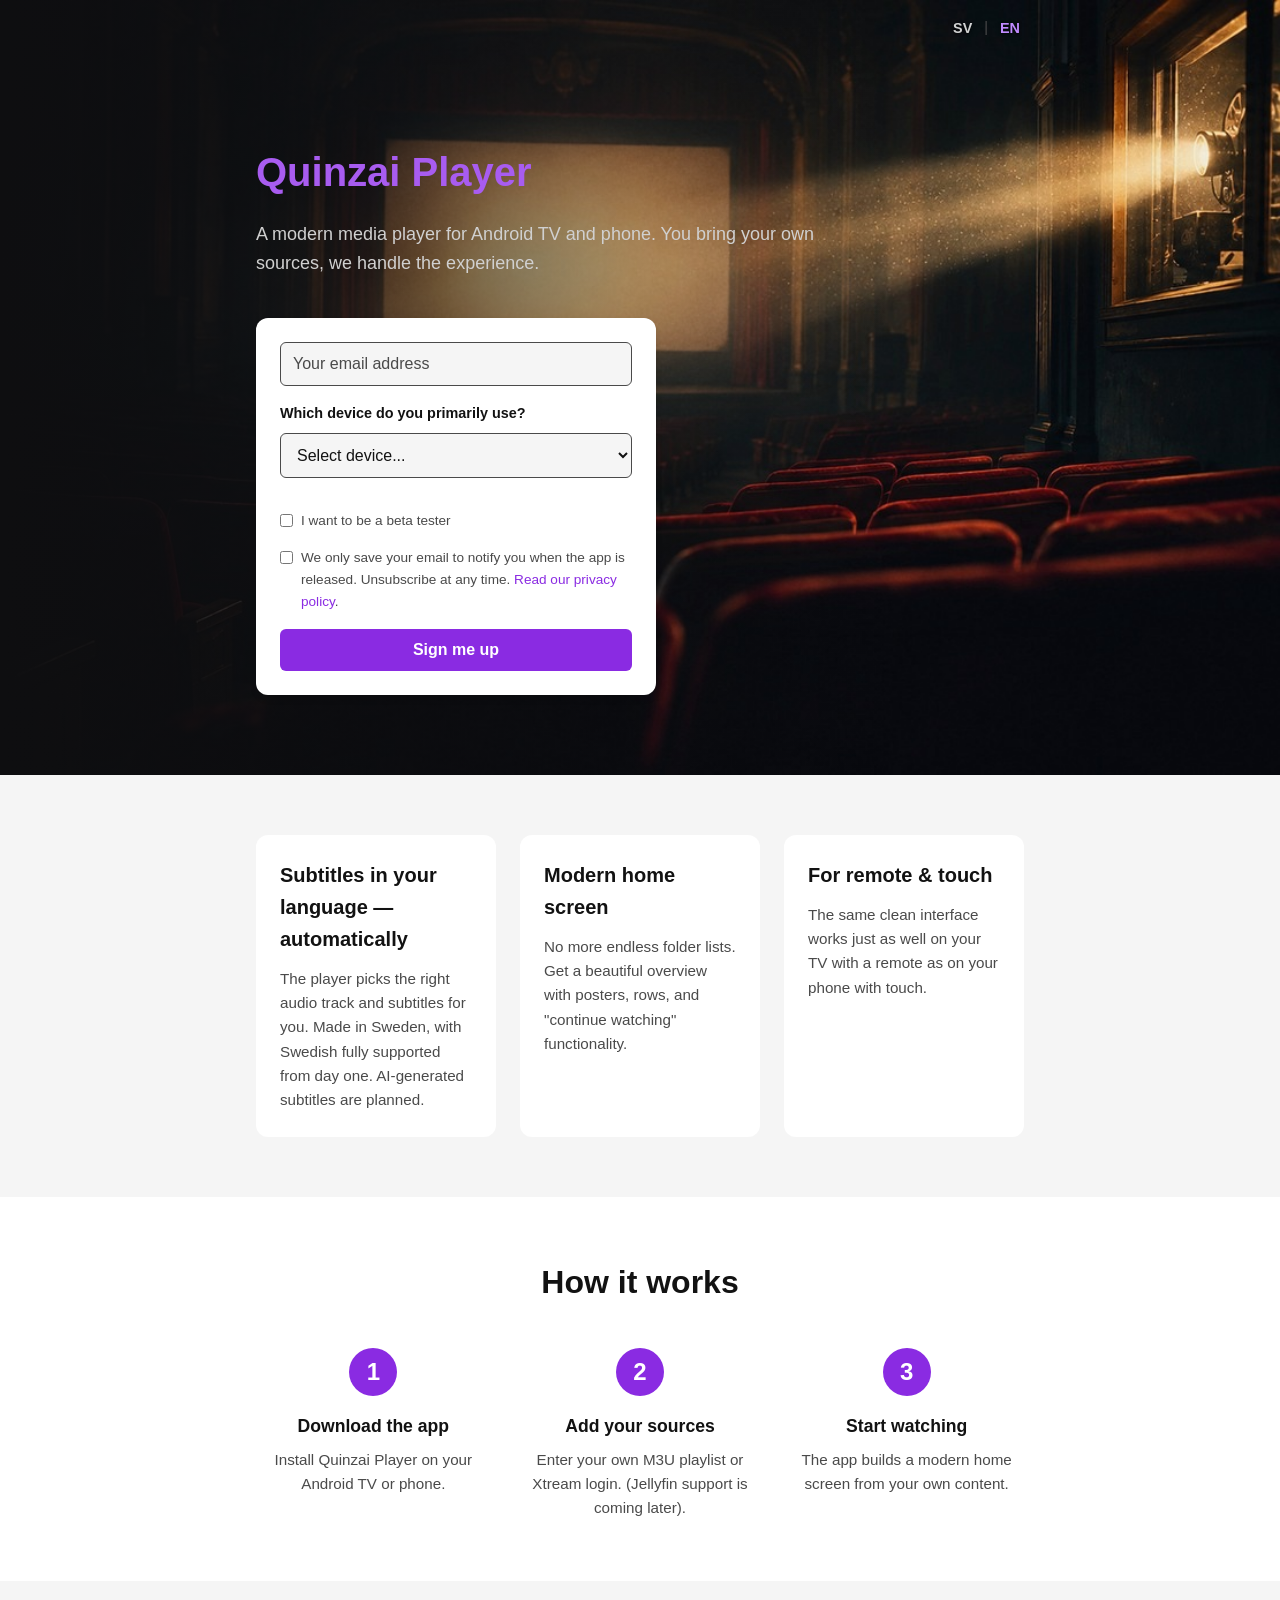
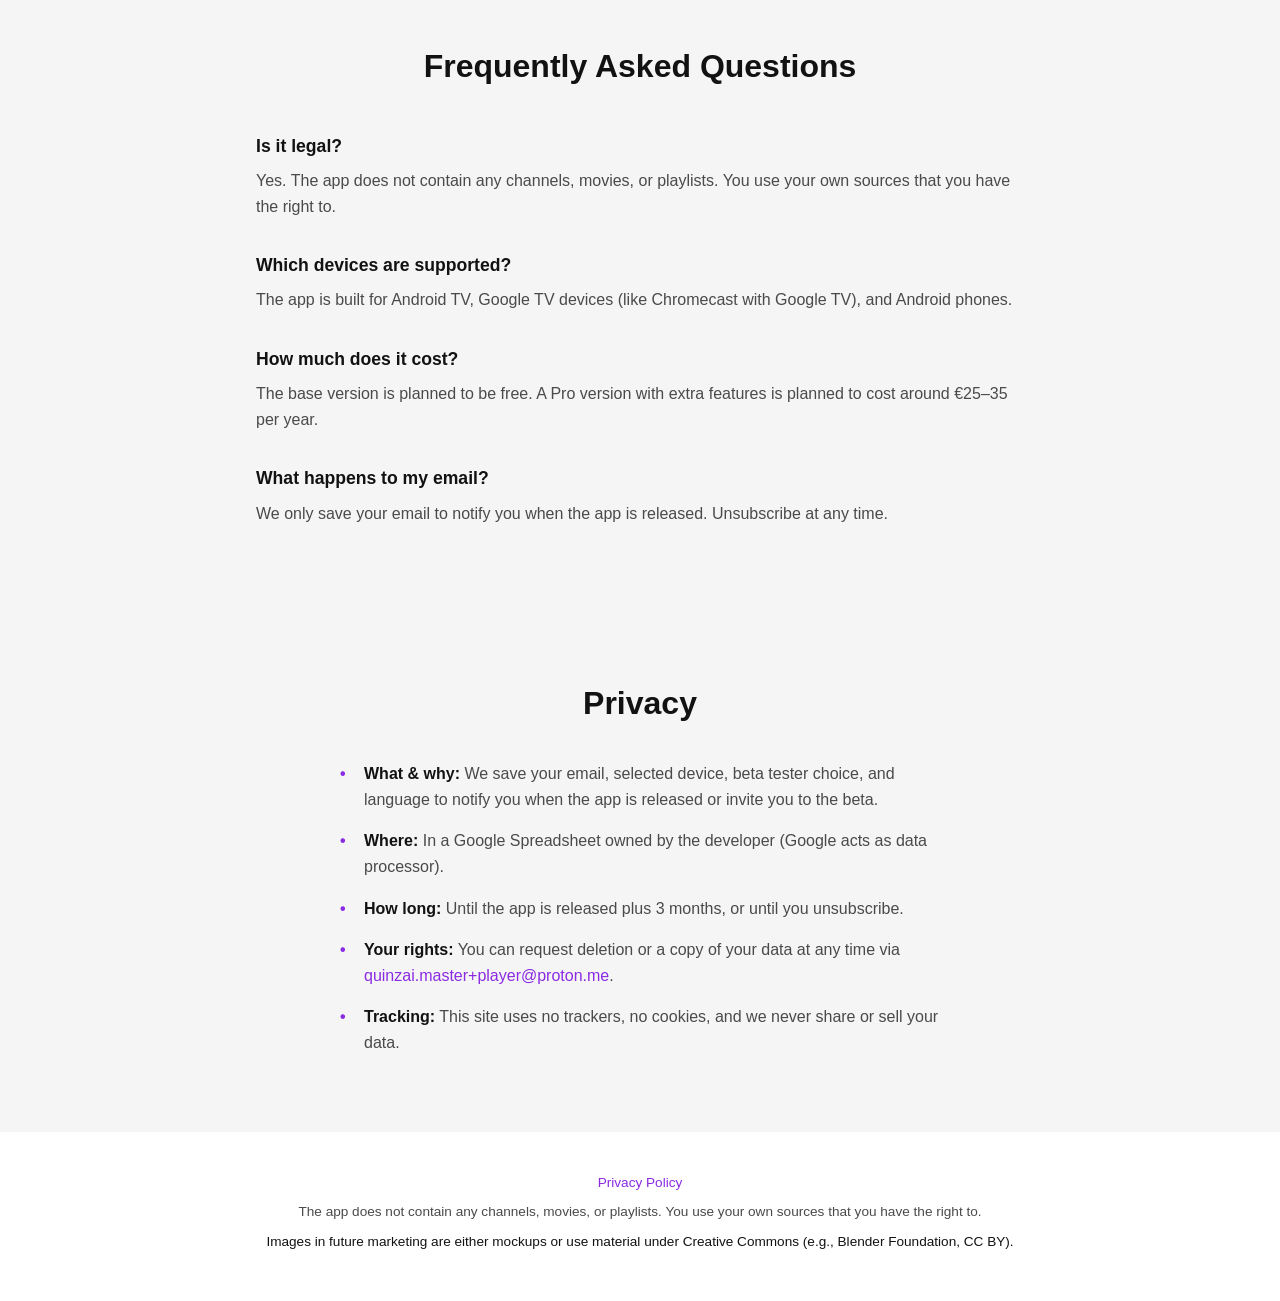
==== index.html @ 326c021e "Väntelista: nytt försök vid Googles kallstart (servern är idempotent), tidsgräns 75 s" ====
<!DOCTYPE html>
<html lang="sv">
<head>
    <meta charset="UTF-8">
    <meta name="viewport" content="width=device-width, initial-scale=1.0">
    <title data-i18n="title">Quinzai Player – Väntelista</title>
    <link rel="stylesheet" href="style.css">
    <link rel="preload" as="image" href="img/hero-bio.jpg">
</head>
<body>
    <div class="lang-switch-container">
        <div class="container lang-switch">
            <button type="button" id="lang-sv" class="active">SV</button>
            <span>|</span>
            <button type="button" id="lang-en">EN</button>
        </div>
    </div>

    <header class="hero">
        <div class="hero-bg">
            <img src="img/hero-bio.jpg" alt="" role="presentation">
            <div class="hero-scrim"></div>
        </div>
        <div class="container">
            <h1 data-i18n="hero_title">Quinzai Player</h1>
            <p class="subtitle" data-i18n="hero_subtitle">En modern mediaspelare för Android TV och telefon. Du tar med dina egna källor, vi sköter upplevelsen.</p>
            <form id="waitlist-form" class="signup-form">
                <input type="email" id="email" name="email" placeholder="Din e-postadress" data-i18n-placeholder="email_placeholder" required>
                
                <div class="form-group">
                    <label for="device" data-i18n="device_label">Vilken enhet använder du främst?</label>
                    <select id="device" name="device" required>
                        <option value="" disabled selected data-i18n="device_option_default">Välj enhet...</option>
                        <option value="Android TV" data-i18n="device_option_tv">Android TV</option>
                        <option value="Google TV-dongel" data-i18n="device_option_google">Google TV-dongel</option>
                        <option value="Android-telefon" data-i18n="device_option_phone">Android-telefon</option>
                        <option value="Annat" data-i18n="device_option_other">Annat</option>
                    </select>
                </div>
                
                <div class="checkbox-group">
                    <label>
                        <input type="checkbox" id="beta" name="beta">
                        <span data-i18n="beta_label">Jag vill vara betatestare</span>
                    </label>
                </div>

                <div class="checkbox-group">
                    <label>
                        <input type="checkbox" id="consent" name="consent" required>
                        <span data-i18n="consent_label">Vi sparar bara din e-post för att meddela när appen släpps. Avregistrera när som helst. <a href="#integritet">Läs om integritet</a>.</span>
                    </label>
                </div>
                
                <input type="text" id="website" name="website" tabindex="-1" autocomplete="off" aria-hidden="true" style="position:absolute;left:-9999px;width:1px;height:1px;opacity:0">
                <button type="submit" id="submit-btn" data-i18n="submit_btn">Skriv upp mig</button>
            </form>
            <div id="form-success" class="hidden">
                <h2 data-i18n="success_title">Tack för din anmälan!</h2>
                <p data-i18n="success_text">Vi hör av oss när vi har nyheter att dela.</p>
            </div>
            <div id="form-error" class="hidden">
                <p class="error-text" data-i18n="error_text">Något gick fel, försök igen senare.</p>
            </div>
        </div>
    </header>

    <section class="hooks">
        <div class="container hooks-grid">
            <div class="card">
                <h3 data-i18n="hook1_title">Undertexter på ditt språk — automatiskt</h3>
                <p data-i18n="hook1_text">Spelaren väljer rätt ljudspår och undertexter åt dig. Byggd i Sverige, svenska först. AI-genererad undertext planeras.</p>
            </div>
            <div class="card">
                <h3 data-i18n="hook2_title">Modern startsida</h3>
                <p data-i18n="hook2_text">Inga fler ändlösa mapplistor. Få en snygg översikt med affischer, rader och "fortsätt titta"-funktionalitet.</p>
            </div>
            <div class="card">
                <h3 data-i18n="hook3_title">För fjärrkontroll & finger</h3>
                <p data-i18n="hook3_text">Samma rena gränssnitt fungerar lika bra på din TV med fjärrkontroll som på din telefon med touch.</p>
            </div>
        </div>
    </section>

    <section class="how-it-works">
        <div class="container">
            <h2 data-i18n="how_title">Så funkar det</h2>
            <div class="steps-grid">
                <div class="step">
                    <div class="step-number">1</div>
                    <h4 data-i18n="step1_title">Ladda ner appen</h4>
                    <p data-i18n="step1_text">Installera Quinzai Player på din Android TV eller telefon.</p>
                </div>
                <div class="step">
                    <div class="step-number">2</div>
                    <h4 data-i18n="step2_title">Lägg till dina källor</h4>
                    <p data-i18n="step2_text">Mata in din egen M3U-spellista eller Xtream-inloggning. (Stöd för Jellyfin kommer framöver).</p>
                </div>
                <div class="step">
                    <div class="step-number">3</div>
                    <h4 data-i18n="step3_title">Börja titta</h4>
                    <p data-i18n="step3_text">Appen bygger upp en modern startsida baserat på ditt material.</p>
                </div>
            </div>
        </div>
    </section>

    <section class="faq">
        <div class="container">
            <h2 data-i18n="faq_title">Vanliga frågor</h2>
            <div class="faq-item">
                <h4 data-i18n="faq1_q">Är det lagligt?</h4>
                <p data-i18n="faq1_a">Ja. Appen innehåller inga kanaler, filmer eller spellistor. Du använder dina egna källor som du har rätt till.</p>
            </div>
            <div class="faq-item">
                <h4 data-i18n="faq2_q">Vilka enheter stöds?</h4>
                <p data-i18n="faq2_a">Appen är byggd för Android TV, Google TV-enheter (som Chromecast med Google TV) samt Android-telefoner.</p>
            </div>
            <div class="faq-item">
                <h4 data-i18n="faq3_q">Vad kostar det?</h4>
                <p data-i18n="faq3_a">Basversionen planeras att vara gratis. En Pro-version med extra funktioner planeras kosta cirka 299–399 kr/år.</p>
            </div>
            <div class="faq-item">
                <h4 data-i18n="faq4_q">Vad händer med min e-post?</h4>
                <p data-i18n="faq4_a">Vi sparar bara din e-post för att meddela när appen släpps. Avregistrera när som helst.</p>
            </div>
        </div>
    </section>

    <section id="integritet" class="privacy">
        <div class="container">
            <h2 data-i18n="privacy_title">Integritet</h2>
            <ul>
                <li data-i18n="privacy_what_why"><strong>Vad & varför:</strong> Vi sparar din e-post, vald enhet, betatestar-val och språk för att meddela dig när appen släpps eller bjuda in till beta.</li>
                <li data-i18n="privacy_where"><strong>Var:</strong> I ett Google-kalkylark som ägs av utvecklaren (Google agerar personuppgiftsbiträde).</li>
                <li data-i18n="privacy_how_long"><strong>Hur länge:</strong> Tills appen släppts plus 3 månader, eller tills du avregistrerar dig.</li>
                <li data-i18n="privacy_rights"><strong>Dina rättigheter:</strong> Du kan när som helst begära radering eller registerutdrag via <a href="mailto:quinzai.master+player@proton.me">quinzai.master+player@proton.me</a>.</li>
                <li data-i18n="privacy_no_tracking"><strong>Spårning:</strong> Sidan har inga spårare, inga cookies och vi delar eller säljer aldrig dina uppgifter.</li>
            </ul>
        </div>
    </section>

    <footer>
        <div class="container">
            <p><a href="#integritet" data-i18n="footer_privacy">Integritet</a></p>
            <p data-i18n="footer_disclaimer1">Appen innehåller inga kanaler, filmer eller spellistor. Du använder dina egna källor som du har rätt till.</p>
            <p class="legal-disclaimer" data-i18n="footer_disclaimer2">Bildmaterial i framtida marknadsföring är antingen mockups eller använder material under Creative Commons (t.ex. Blender Foundation, CC BY).</p>
        </div>
    </footer>

    <script>
        const FORM_ENDPOINT = "https://script.google.com/macros/s/AKfycbyOnk7mBHFnYYAZXWEl7iqb9NhIERLHbwqDv__wMBC4lIjnIBVjT9iAqRlnjYykd5_5/exec"; // publik skrivadress, ingen hemlighet

        const translations = {
            sv: {
                "title": "Quinzai Player – Väntelista",
                "hero_title": "Quinzai Player",
                "hero_subtitle": "En modern mediaspelare för Android TV och telefon. Du tar med dina egna källor, vi sköter upplevelsen.",
                "email_placeholder": "Din e-postadress",
                "device_label": "Vilken enhet använder du främst?",
                "device_option_default": "Välj enhet...",
                "device_option_tv": "Android TV",
                "device_option_google": "Google TV-dongel",
                "device_option_phone": "Android-telefon",
                "device_option_other": "Annat",
                "beta_label": "Jag vill vara betatestare",
                "consent_label": "Vi sparar bara din e-post för att meddela när appen släpps. Avregistrera när som helst. <a href=\"#integritet\">Läs om integritet</a>.",
                "submit_btn": "Skriv upp mig",
                "submit_btn_sending": "Skickar...",
                "success_title": "Tack för din anmälan!",
                "success_text": "Vi hör av oss när vi har nyheter att dela.",
                "error_text": "Något gick fel, försök igen senare.",
                "hook1_title": "Undertexter på ditt språk — automatiskt",
                "hook1_text": "Spelaren väljer rätt ljudspår och undertexter åt dig. Byggd i Sverige, svenska först. AI-genererad undertext planeras.",
                "hook2_title": "Modern startsida",
                "hook2_text": "Inga fler ändlösa mapplistor. Få en snygg översikt med affischer, rader och \"fortsätt titta\"-funktionalitet.",
                "hook3_title": "För fjärrkontroll & finger",
                "hook3_text": "Samma rena gränssnitt fungerar lika bra på din TV med fjärrkontroll som på din telefon med touch.",
                "how_title": "Så funkar det",
                "step1_title": "Ladda ner appen",
                "step1_text": "Installera Quinzai Player på din Android TV eller telefon.",
                "step2_title": "Lägg till dina källor",
                "step2_text": "Mata in din egen M3U-spellista eller Xtream-inloggning. (Stöd för Jellyfin kommer framöver).",
                "step3_title": "Börja titta",
                "step3_text": "Appen bygger upp en modern startsida baserat på ditt material.",
                "faq_title": "Vanliga frågor",
                "faq1_q": "Är det lagligt?",
                "faq1_a": "Ja. Appen innehåller inga kanaler, filmer eller spellistor. Du använder dina egna källor som du har rätt till.",
                "faq2_q": "Vilka enheter stöds?",
                "faq2_a": "Appen är byggd för Android TV, Google TV-enheter (som Chromecast med Google TV) samt Android-telefoner.",
                "faq3_q": "Vad kostar det?",
                "faq3_a": "Basversionen planeras att vara gratis. En Pro-version med extra funktioner planeras kosta cirka 299–399 kr/år.",
                "faq4_q": "Vad händer med min e-post?",
                                "faq4_a": "Vi sparar bara din e-post för att meddela när appen släpps. Avregistrera när som helst.",
                "privacy_title": "Integritet",
                "privacy_what_why": "<strong>Vad & varför:</strong> Vi sparar din e-post, vald enhet, betatestar-val och språk för att meddela dig när appen släpps eller bjuda in till beta.",
                "privacy_where": "<strong>Var:</strong> I ett Google-kalkylark som ägs av utvecklaren (Google agerar personuppgiftsbiträde).",
                "privacy_how_long": "<strong>Hur länge:</strong> Tills appen släppts plus 3 månader, eller tills du avregistrerar dig.",
                "privacy_rights": "<strong>Dina rättigheter:</strong> Du kan när som helst begära radering eller registerutdrag via <a href=\"mailto:quinzai.master+player@proton.me\">quinzai.master+player@proton.me</a>.",
                "privacy_no_tracking": "<strong>Spårning:</strong> Sidan har inga spårare, inga cookies och vi delar eller säljer aldrig dina uppgifter.",
                "footer_privacy": "Integritet",
                "footer_disclaimer1": "Appen innehåller inga kanaler, filmer eller spellistor. Du använder dina egna källor som du har rätt till.",
                "footer_disclaimer2": "Bildmaterial i framtida marknadsföring är antingen mockups eller använder material under Creative Commons (t.ex. Blender Foundation, CC BY)."
            },
            en: {
                "title": "Quinzai Player – Waitlist",
                "hero_title": "Quinzai Player",
                "hero_subtitle": "A modern media player for Android TV and phone. You bring your own sources, we handle the experience.",
                "email_placeholder": "Your email address",
                "device_label": "Which device do you primarily use?",
                "device_option_default": "Select device...",
                "device_option_tv": "Android TV",
                "device_option_google": "Google TV dongle",
                "device_option_phone": "Android phone",
                "device_option_other": "Other",
                "beta_label": "I want to be a beta tester",
                "consent_label": "We only save your email to notify you when the app is released. Unsubscribe at any time. <a href=\"#integritet\">Read our privacy policy</a>.",
                "submit_btn": "Sign me up",
                "submit_btn_sending": "Sending...",
                "success_title": "Thanks for signing up!",
                "success_text": "We'll be in touch when we have news to share.",
                "error_text": "Something went wrong, please try again later.",
                "hook1_title": "Subtitles in your language — automatically",
                "hook1_text": "The player picks the right audio track and subtitles for you. Made in Sweden, with Swedish fully supported from day one. AI-generated subtitles are planned.",
                "hook2_title": "Modern home screen",
                "hook2_text": "No more endless folder lists. Get a beautiful overview with posters, rows, and \"continue watching\" functionality.",
                "hook3_title": "For remote & touch",
                "hook3_text": "The same clean interface works just as well on your TV with a remote as on your phone with touch.",
                "how_title": "How it works",
                "step1_title": "Download the app",
                "step1_text": "Install Quinzai Player on your Android TV or phone.",
                "step2_title": "Add your sources",
                "step2_text": "Enter your own M3U playlist or Xtream login. (Jellyfin support is coming later).",
                "step3_title": "Start watching",
                "step3_text": "The app builds a modern home screen from your own content.",
                "faq_title": "Frequently Asked Questions",
                "faq1_q": "Is it legal?",
                "faq1_a": "Yes. The app does not contain any channels, movies, or playlists. You use your own sources that you have the right to.",
                "faq2_q": "Which devices are supported?",
                "faq2_a": "The app is built for Android TV, Google TV devices (like Chromecast with Google TV), and Android phones.",
                "faq3_q": "How much does it cost?",
                "faq3_a": "The base version is planned to be free. A Pro version with extra features is planned to cost around €25–35 per year.",
                "faq4_q": "What happens to my email?",
                                "faq4_a": "We only save your email to notify you when the app is released. Unsubscribe at any time.",
                "privacy_title": "Privacy",
                "privacy_what_why": "<strong>What & why:</strong> We save your email, selected device, beta tester choice, and language to notify you when the app is released or invite you to the beta.",
                "privacy_where": "<strong>Where:</strong> In a Google Spreadsheet owned by the developer (Google acts as data processor).",
                "privacy_how_long": "<strong>How long:</strong> Until the app is released plus 3 months, or until you unsubscribe.",
                "privacy_rights": "<strong>Your rights:</strong> You can request deletion or a copy of your data at any time via <a href=\"mailto:quinzai.master+player@proton.me\">quinzai.master+player@proton.me</a>.",
                "privacy_no_tracking": "<strong>Tracking:</strong> This site uses no trackers, no cookies, and we never share or sell your data.",
                "footer_privacy": "Privacy Policy",
                "footer_disclaimer1": "The app does not contain any channels, movies, or playlists. You use your own sources that you have the right to.",
                "footer_disclaimer2": "Images in future marketing are either mockups or use material under Creative Commons (e.g., Blender Foundation, CC BY)."
            }
        };

        let currentLang = 'sv';

        function checkMissingKeys() {
            const keys = new Set();
            document.querySelectorAll('[data-i18n], [data-i18n-placeholder]').forEach(el => {
                if (el.dataset.i18n) keys.add(el.dataset.i18n);
                if (el.dataset.i18nPlaceholder) keys.add(el.dataset.i18nPlaceholder);
            });
            const missingSv = [];
            const missingEn = [];
            keys.forEach(key => {
                if (!translations.sv[key]) missingSv.push(key);
                if (!translations.en[key]) missingEn.push(key);
            });
            if (missingSv.length > 0 || missingEn.length > 0) {
                console.warn("Saknade i18n-nycklar (sv):", missingSv);
                console.warn("Missing i18n keys (en):", missingEn);
            }
        }

        function setLanguage(lang) {
            currentLang = lang;
            document.documentElement.lang = lang;
            
            try {
                localStorage.setItem('quinzai_lang', lang);
            } catch (e) {
                // Ignore if localStorage is blocked
            }

            document.querySelectorAll('[data-i18n]').forEach(el => {
                const key = el.getAttribute('data-i18n');
                if (translations[lang][key]) {
                    // Om det är <title> ändrar vi textContent, funkar för alla element
                    if (el.tagName === 'TITLE') {
                        document.title = translations[lang][key];
                    } else {
                        el.innerHTML = translations[lang][key];
                    }
                }
            });

            document.querySelectorAll('[data-i18n-placeholder]').forEach(el => {
                const key = el.getAttribute('data-i18n-placeholder');
                if (translations[lang][key]) {
                    el.placeholder = translations[lang][key];
                }
            });

            document.getElementById('lang-sv').classList.toggle('active', lang === 'sv');
            document.getElementById('lang-en').classList.toggle('active', lang === 'en');
        }

        function initLanguage() {
            let savedLang = null;
            try {
                savedLang = localStorage.getItem('quinzai_lang');
            } catch (e) {}

            if (savedLang && (savedLang === 'sv' || savedLang === 'en')) {
                setLanguage(savedLang);
            } else {
                const userLang = navigator.language || navigator.userLanguage;
                if (userLang.toLowerCase().startsWith('sv')) {
                    setLanguage('sv');
                } else {
                    setLanguage('en');
                }
            }
            checkMissingKeys();
        }

        document.getElementById('lang-sv').addEventListener('click', (e) => {
            e.preventDefault();
            setLanguage('sv');
        });
        document.getElementById('lang-en').addEventListener('click', (e) => {
            e.preventDefault();
            setLanguage('en');
        });

        initLanguage();

        document.getElementById('waitlist-form').addEventListener('submit', async function(e) {
            e.preventDefault();
            
            const form = e.target;
            const submitBtn = document.getElementById('submit-btn');
            const successDiv = document.getElementById('form-success');
            const errorDiv = document.getElementById('form-error');
            
            errorDiv.classList.add('hidden');
            submitBtn.disabled = true;
            submitBtn.textContent = translations[currentLang]["submit_btn_sending"];

            const formData = {
                email: document.getElementById('email').value,
                device: document.getElementById('device').value,
                beta: document.getElementById('beta').checked,
                consent: document.getElementById('consent').checked,
                lang: currentLang,
                // Varifrån besökaren kom (?k=swedroid i inläggslänken) — mäter vilken kanal som fungerar.
                kalla: (new URLSearchParams(location.search).get('k') || '').slice(0, 40),
                website: document.getElementById('website').value // robotfälla, ska vara tom
            };

            try {
                if (!FORM_ENDPOINT) throw new Error("FORM_ENDPOINT är inte konfigurerad");
                // text/plain: Apps Script svarar inte på CORS-förfrågan (OPTIONS) som application/json utlöser.
                // Kallstart hos Google kan ta ~60 s och ge ett obegripligt första svar (uppmätt 2026-10-01),
                // så vi försöker igen. Säkert: servern lägger inte till samma e-post två gånger.
                const skicka = async () => {
                    const avbryt = new AbortController();
                    const timer = setTimeout(() => avbryt.abort(), 75000);
                    try {
                        const r = await fetch(FORM_ENDPOINT, {
                            method: 'POST',
                            headers: { 'Content-Type': 'text/plain;charset=utf-8' },
                            body: JSON.stringify(formData),
                            signal: avbryt.signal
                        });
                        const s = await r.json().catch(() => ({}));
                        return { ok: r.ok && s.ok === true && !s.tjanst, fel: s.fel || r.status };
                    } catch (err) {
                        return { ok: false, fel: String(err) };
                    } finally {
                        clearTimeout(timer);
                    }
                };
                let svar = await skicka();
                for (let forsok = 2; !svar.ok && forsok <= 3 && svar.fel !== 'ogiltig e-post' && svar.fel !== 'samtycke saknas'; forsok++) {
                    svar = await skicka();
                }
                // Tack bara när servern uttryckligen bekräftat — aldrig ett falskt "tack".
                if (svar.ok) {
                    form.classList.add('hidden');
                    successDiv.classList.remove('hidden');
                } else {
                    throw new Error('Servern bekräftade inte: ' + svar.fel);
                }
            } catch (error) {
                console.error("Formulärfel:", error);
                errorDiv.classList.remove('hidden');
                submitBtn.disabled = false;
                submitBtn.textContent = translations[currentLang]["submit_btn"];
            }
        });
    </script>
</body>
</html>
---- style.css ----
:root {
    --accent: #8A2BE2; /* Johns lila accentfärg */
    --accent-hover: #7B22C9;
    --bg: #121212;
    --bg-card: #1E1E1E;
    --text: #F5F5F5;
    --text-muted: #B3B3B3;
}

@media (prefers-color-scheme: light) {
    :root {
        --bg: #F5F5F5;
        --bg-card: #FFFFFF;
        --text: #121212;
        --text-muted: #4A4A4A;
    }
}

* {
    box-sizing: border-box;
    margin: 0;
    padding: 0;
}

body {
    font-family: 'Inter', -apple-system, BlinkMacSystemFont, "Segoe UI", Roboto, Helvetica, Arial, sans-serif;
    background-color: var(--bg);
    color: var(--text);
    line-height: 1.6;
    overflow-x: hidden;
}

.container {
    max-width: 800px;
    margin: 0 auto;
    padding: 0 16px;
}

/* Hero */
.hero {
    /* Alltid mörk, oavsett ljust/mörkt läge — som appens hero (ljust läge gav en mjölkig scrim). */
    --hero-bg: #0E0E10;
    position: relative;
    text-align: left;
    padding: 140px 0 80px;
    z-index: 1;
    background: var(--hero-bg);
    color: #F5F5F5;
}

.hero h1 {
    font-size: 2.5rem;
    font-weight: 800;
    margin-bottom: 16px;
    color: #A85CF0; /* ljusare lila — kontrast mot mörk hero */
}

.hero .subtitle {
    font-size: 1.125rem;
    color: #D0D0D0;
    max-width: 600px;
    margin: 0 0 40px 0;
}


/* Form */
.signup-form {
    max-width: 400px;
    margin: 0;
    background: var(--bg-card);
    color: var(--text); /* kortet följer sidans tema, inte den alltid mörka heron */
    padding: 24px;
    border-radius: 12px;
    box-shadow: 0 4px 6px rgba(0, 0, 0, 0.1);
    text-align: left;
}

.signup-form input[type="email"],
.signup-form select {
    width: 100%;
    padding: 12px;
    margin-bottom: 16px;
    border: 1px solid var(--text-muted);
    background: var(--bg);
    color: var(--text);
    border-radius: 6px;
    font-family: inherit;
    font-size: 1rem;
}

.form-group {
    margin-bottom: 16px;
}

.form-group label {
    display: block;
    margin-bottom: 8px;
    font-weight: 600;
    font-size: 0.9rem;
}

.checkbox-group {
    margin-bottom: 16px;
    font-size: 0.85rem;
    color: var(--text-muted);
}

.checkbox-group label {
    display: flex;
    align-items: flex-start;
    gap: 8px;
    cursor: pointer;
}

.checkbox-group input[type="checkbox"] {
    margin-top: 4px;
    accent-color: var(--accent);
}

button[type="submit"] {
    width: 100%;
    padding: 12px;
    background-color: var(--accent);
    color: #FFF;
    border: none;
    border-radius: 6px;
    font-size: 1rem;
    font-weight: 600;
    cursor: pointer;
    transition: background-color 0.2s;
}

button[type="submit"]:hover {
    background-color: var(--accent-hover);
}

button[type="submit"]:disabled {
    opacity: 0.7;
    cursor: not-allowed;
}

.hidden {
    display: none !important;
}

#form-success {
    max-width: 400px;
    margin: 0;
    padding: 40px 24px;
    background: var(--bg-card);
    color: var(--text); /* samma skäl som .signup-form: heron är alltid mörk */
    border-radius: 12px;
}

#form-success h2 {
    color: var(--accent);
    margin-bottom: 8px;
}

.error-text {
    color: #ff4444;
    margin-top: 16px;
}

/* Hooks */
.hooks {
    padding: 60px 0;
}

.hooks-grid {
    display: grid;
    grid-template-columns: 1fr;
    gap: 24px;
}

@media (min-width: 768px) {
    .hooks-grid {
        grid-template-columns: repeat(3, 1fr);
    }
}

.card {
    background: var(--bg-card);
    padding: 24px;
    border-radius: 12px;
}

.card h3 {
    margin-bottom: 12px;
    font-size: 1.25rem;
}

.card p {
    color: var(--text-muted);
    font-size: 0.95rem;
}

/* How it works */
.how-it-works {
    padding: 60px 0;
    background-color: var(--bg-card);
}

.how-it-works h2 {
    text-align: center;
    margin-bottom: 40px;
    font-size: 2rem;
}

.steps-grid {
    display: grid;
    grid-template-columns: 1fr;
    gap: 32px;
}

@media (min-width: 768px) {
    .steps-grid {
        grid-template-columns: repeat(3, 1fr);
    }
}

.step {
    text-align: center;
}

.step-number {
    width: 48px;
    height: 48px;
    background-color: var(--accent);
    color: #FFF;
    border-radius: 50%;
    display: flex;
    align-items: center;
    justify-content: center;
    font-size: 1.5rem;
    font-weight: 800;
    margin: 0 auto 16px;
}

.step h4 {
    margin-bottom: 8px;
    font-size: 1.1rem;
}

.step p {
    color: var(--text-muted);
    font-size: 0.95rem;
}

/* FAQ */
.faq {
    padding: 60px 0;
}

.faq h2 {
    text-align: center;
    margin-bottom: 40px;
    font-size: 2rem;
}

.faq-item {
    margin-bottom: 32px;
}

.faq-item h4 {
    font-size: 1.1rem;
    margin-bottom: 8px;
}

.faq-item p {
    color: var(--text-muted);
}

/* Footer */
footer {
    padding: 40px 0;
    text-align: center;
    background-color: var(--bg-card);
    color: var(--text-muted);
    font-size: 0.85rem;
}

footer p {
    margin-bottom: 8px;
}

/* Friskrivningen är sidans viktigaste juridiska mening — full kontrast, aldrig nedtonad. */
.legal-disclaimer {
    color: var(--text);
    font-size: 0.85rem;
}

::placeholder {
    color: var(--text-muted);
    opacity: 1;
}


/* Language Switcher */
.lang-switch-container {
    width: 100%;
    padding: 16px 0 0 0;
    position: absolute;
    top: 0; left: 0; right: 0;
    z-index: 10;
}
.lang-switch {
    display: flex;
    justify-content: flex-end;
    align-items: center;
    gap: 8px;
    font-size: 0.9rem;
    color: var(--text-muted);
}
.lang-switch button {
    background: none;
    border: none;
    color: rgba(255, 255, 255, 0.82); /* ligger över den mörka hero-bilden */
    text-shadow: 0 1px 3px rgba(0, 0, 0, 0.8);
    cursor: pointer;
    font-weight: 600;
    font-family: inherit;
    font-size: 0.9rem;
    padding: 4px;
    transition: color 0.2s;
}
.lang-switch button:hover {
    color: #FFFFFF;
}
.lang-switch button.active {
    color: #C08BFF;
}


.hero-bg {
    position: absolute;
    top: 0; right: 0; bottom: 0; left: 0;
    z-index: -1;
    overflow: hidden;
}

.hero-bg img {
    width: 100%;
    height: 100%;
    object-fit: cover;
    object-position: right center;
}

.hero-scrim {
    position: absolute;
    top: 0; right: 0; bottom: 0; left: 0;
    background: linear-gradient(to right, var(--hero-bg) 0%, color-mix(in srgb, var(--hero-bg) 55%, transparent) 35%, transparent 70%);
}

/* Privacy */
.privacy {
    padding: 60px 0;
    background-color: var(--bg);
}

.privacy h2 {
    text-align: center;
    margin-bottom: 32px;
    font-size: 2rem;
}

.privacy ul {
    list-style: none;
    max-width: 600px;
    margin: 0 auto;
}

.privacy li {
    margin-bottom: 16px;
    padding-left: 24px;
    position: relative;
    color: var(--text-muted);
}

.privacy li strong {
    color: var(--text);
}

.privacy li::before {
    content: "•";
    color: var(--accent);
    font-weight: bold;
    position: absolute;
    left: 0;
}

.privacy a, .checkbox-group a, footer a {
    color: var(--accent);
    text-decoration: none;
}

.privacy a:hover, .checkbox-group a:hover, footer a:hover {
    text-decoration: underline;
}

@media (max-width: 699px) {
    .hero {
        padding: 0 0 60px 0;
        display: flex;
        flex-direction: column;
    }
    .hero-bg {
        position: relative;
        width: 100%;
        z-index: 1;
    }
    .hero-bg img {
        display: block;
        height: auto;
    }
    .hero-scrim {
        display: none;
    }
    .hero .container {
        padding-top: 24px;
    }
}
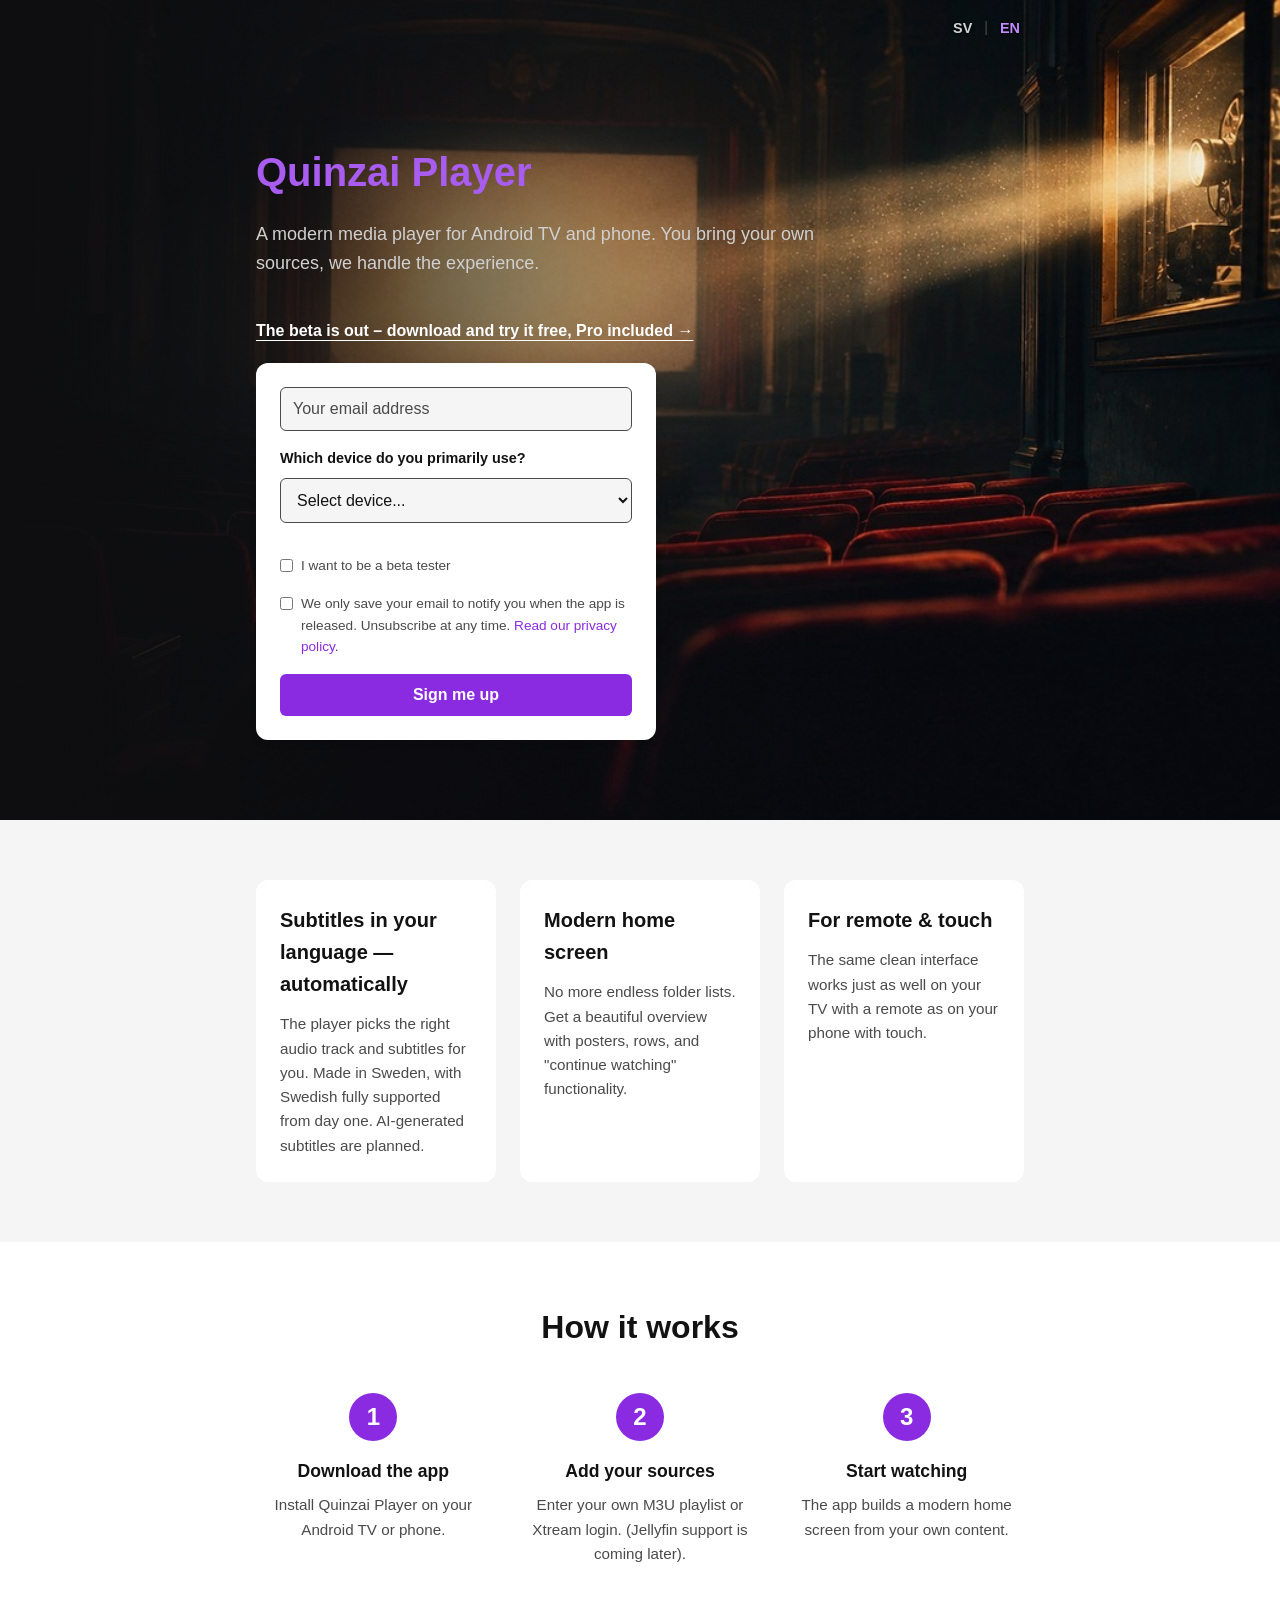
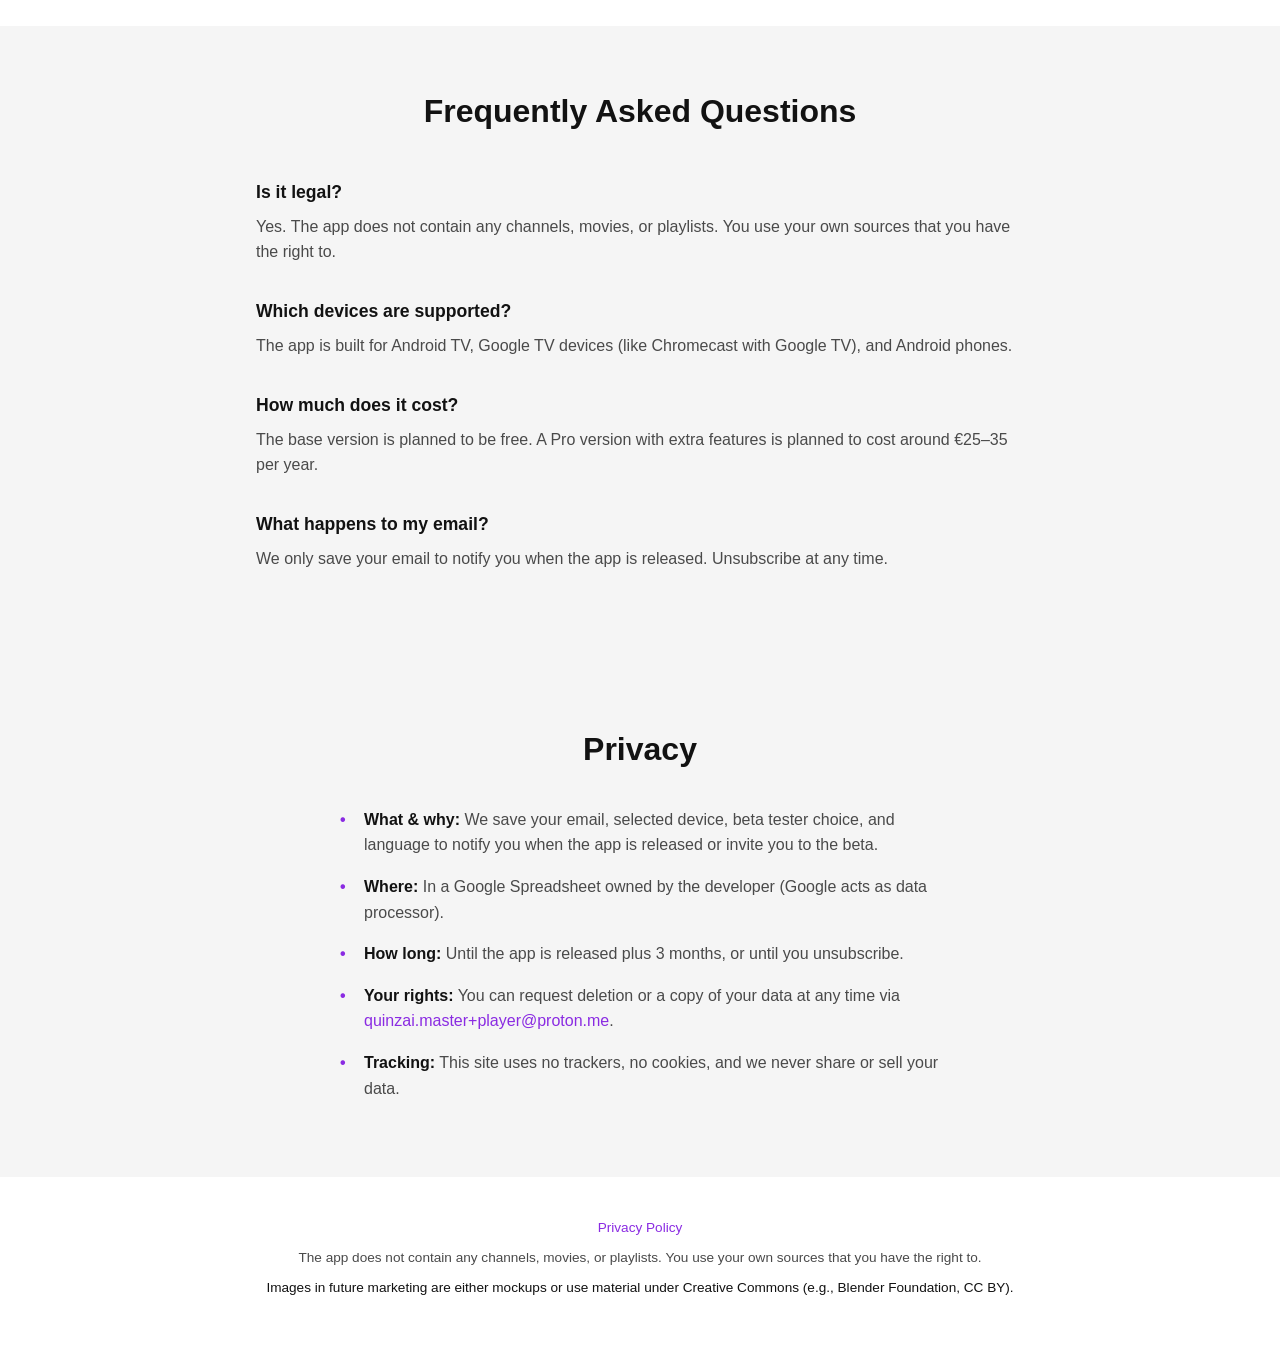
==== commit f727272b: "Beta 0.1.0: nedladdning, betasida och integritetspolicy (sv+en)" ====
--- a/index.html
+++ b/index.html
@@ -24,6 +24,7 @@
         <div class="container">
             <h1 data-i18n="hero_title">Quinzai Player</h1>
             <p class="subtitle" data-i18n="hero_subtitle">En modern mediaspelare för Android TV och telefon. Du tar med dina egna källor, vi sköter upplevelsen.</p>
+            <p class="beta-cta"><a href="beta.html" data-i18n="hero_beta_cta">Betan finns ute – ladda ner och prova gratis, Pro ingår →</a></p>
             <form id="waitlist-form" class="signup-form">
                 <input type="email" id="email" name="email" placeholder="Din e-postadress" data-i18n-placeholder="email_placeholder" required>
                 
@@ -164,6 +165,7 @@
                 "device_option_phone": "Android-telefon",
                 "device_option_other": "Annat",
                 "beta_label": "Jag vill vara betatestare",
+                "hero_beta_cta": "Betan finns ute – ladda ner och prova gratis, Pro ingår →",
                 "consent_label": "Vi sparar bara din e-post för att meddela när appen släpps. Avregistrera när som helst. <a href=\"#integritet\">Läs om integritet</a>.",
                 "submit_btn": "Skriv upp mig",
                 "submit_btn_sending": "Skickar...",
@@ -214,6 +216,7 @@
                 "device_option_phone": "Android phone",
                 "device_option_other": "Other",
                 "beta_label": "I want to be a beta tester",
+                "hero_beta_cta": "The beta is out – download and try it free, Pro included →",
                 "consent_label": "We only save your email to notify you when the app is released. Unsubscribe at any time. <a href=\"#integritet\">Read our privacy policy</a>.",
                 "submit_btn": "Sign me up",
                 "submit_btn_sending": "Sending...",
--- a/style.css
+++ b/style.css
@@ -420,3 +420,9 @@
         padding-top: 24px;
     }
 }
+
+.beta-cta { margin: 8px 0 20px; }
+.beta-cta a { color: #fff; font-weight: 700; text-decoration: underline; text-underline-offset: 4px; }
+
+.beta-cta { margin: 8px 0 20px; }
+.beta-cta a { color: #fff; font-weight: 700; text-decoration: underline; text-underline-offset: 4px; }
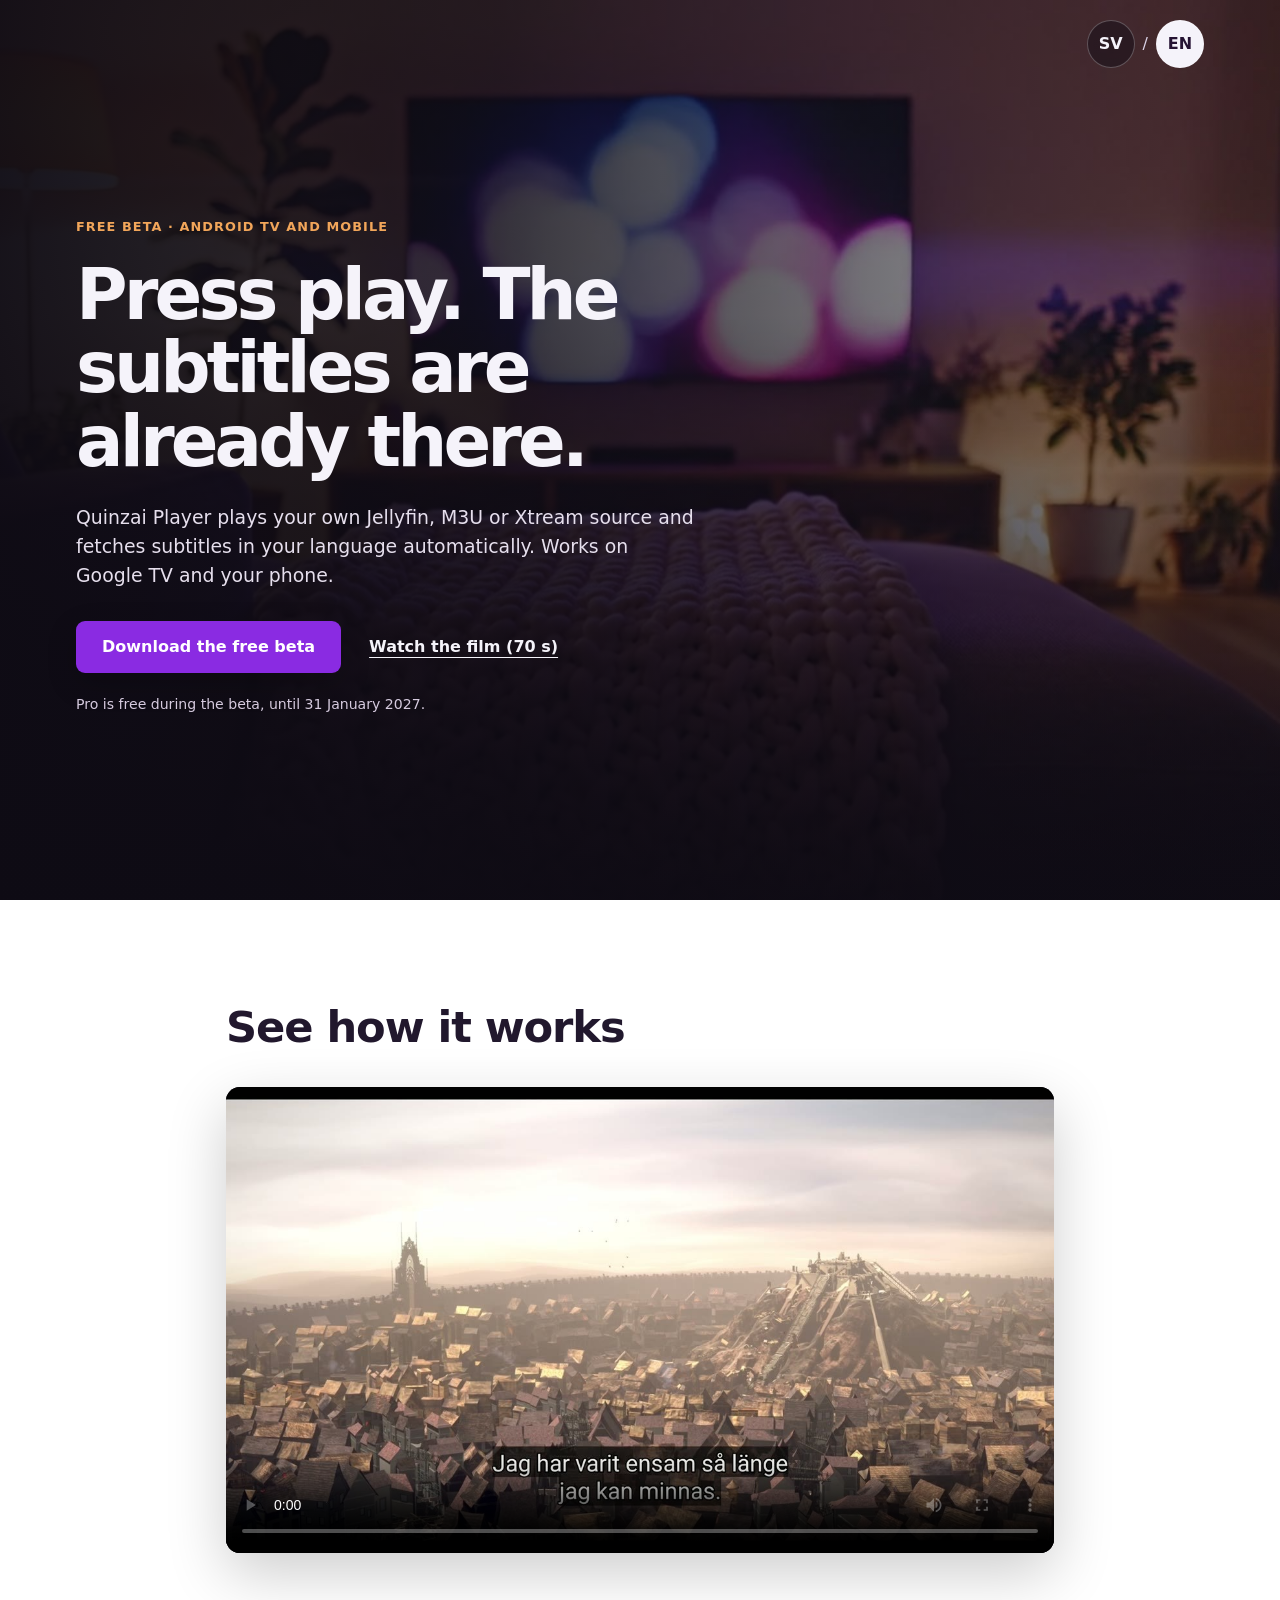
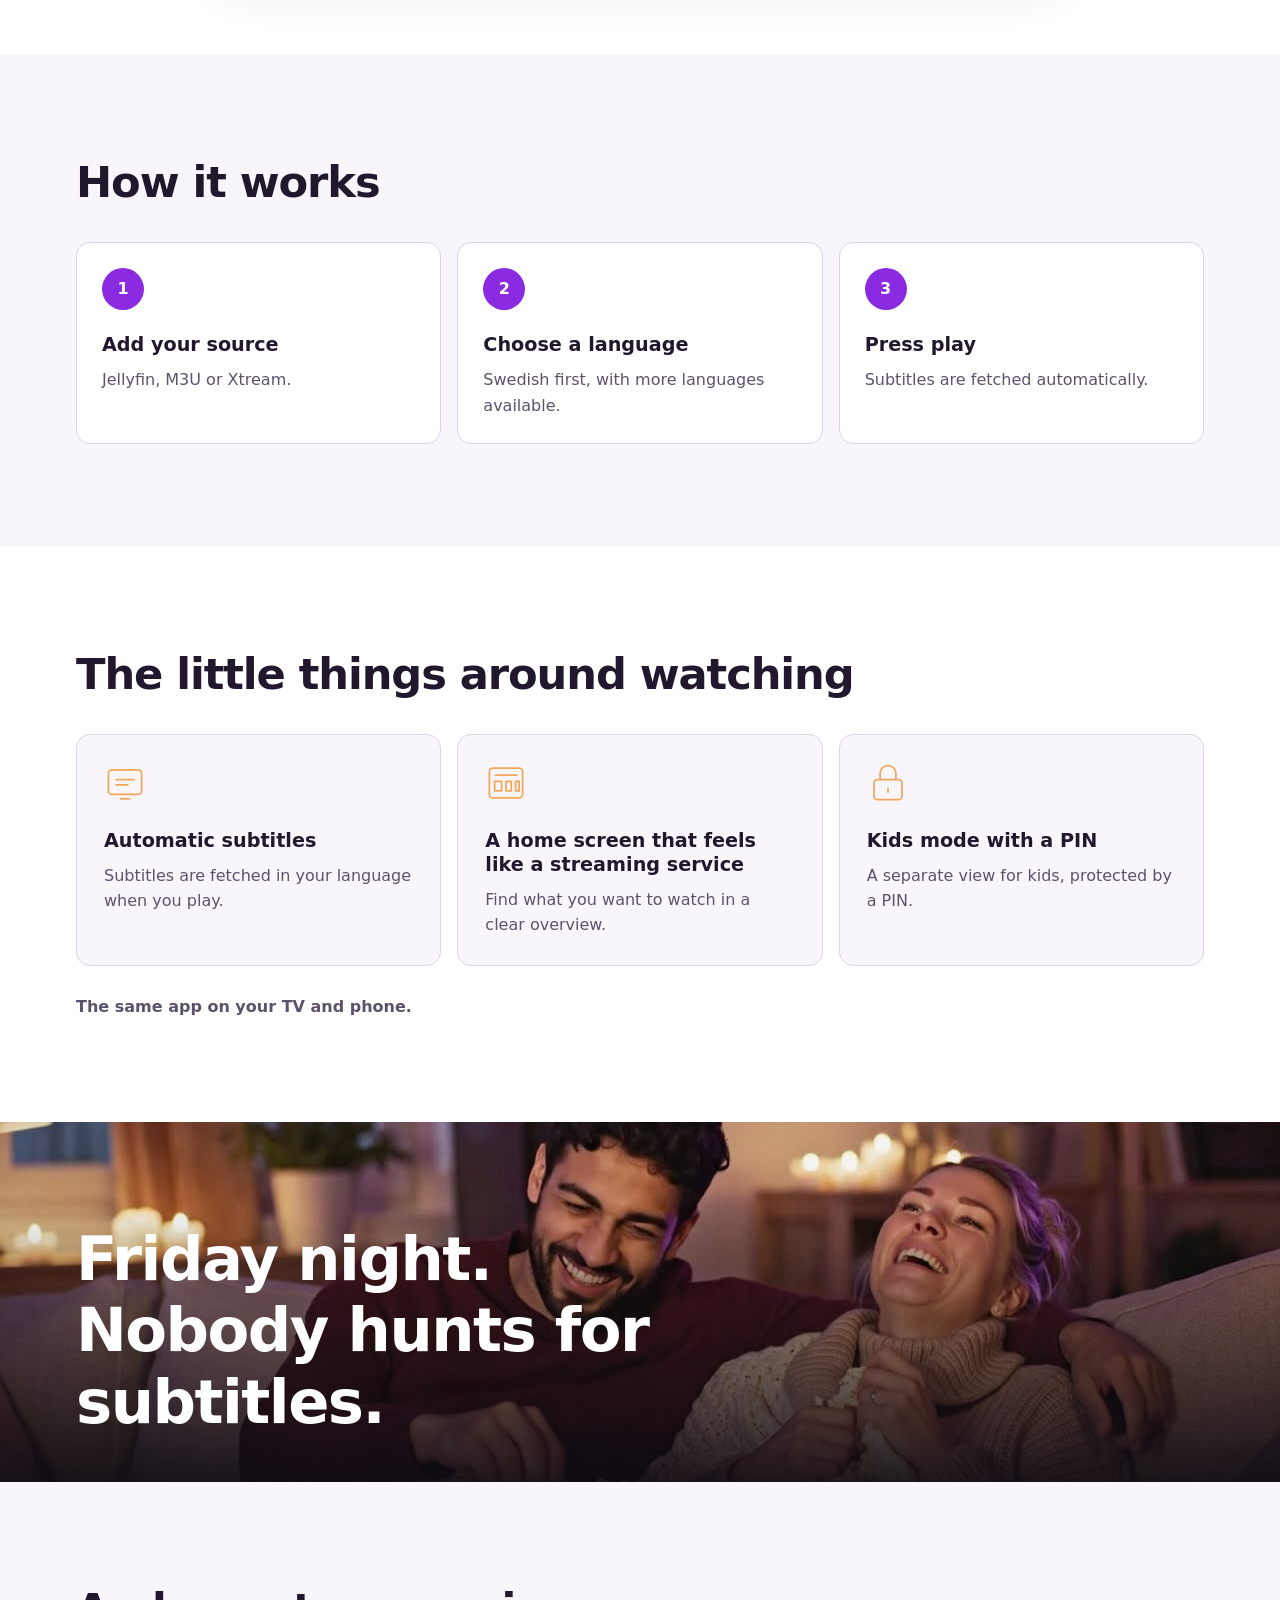
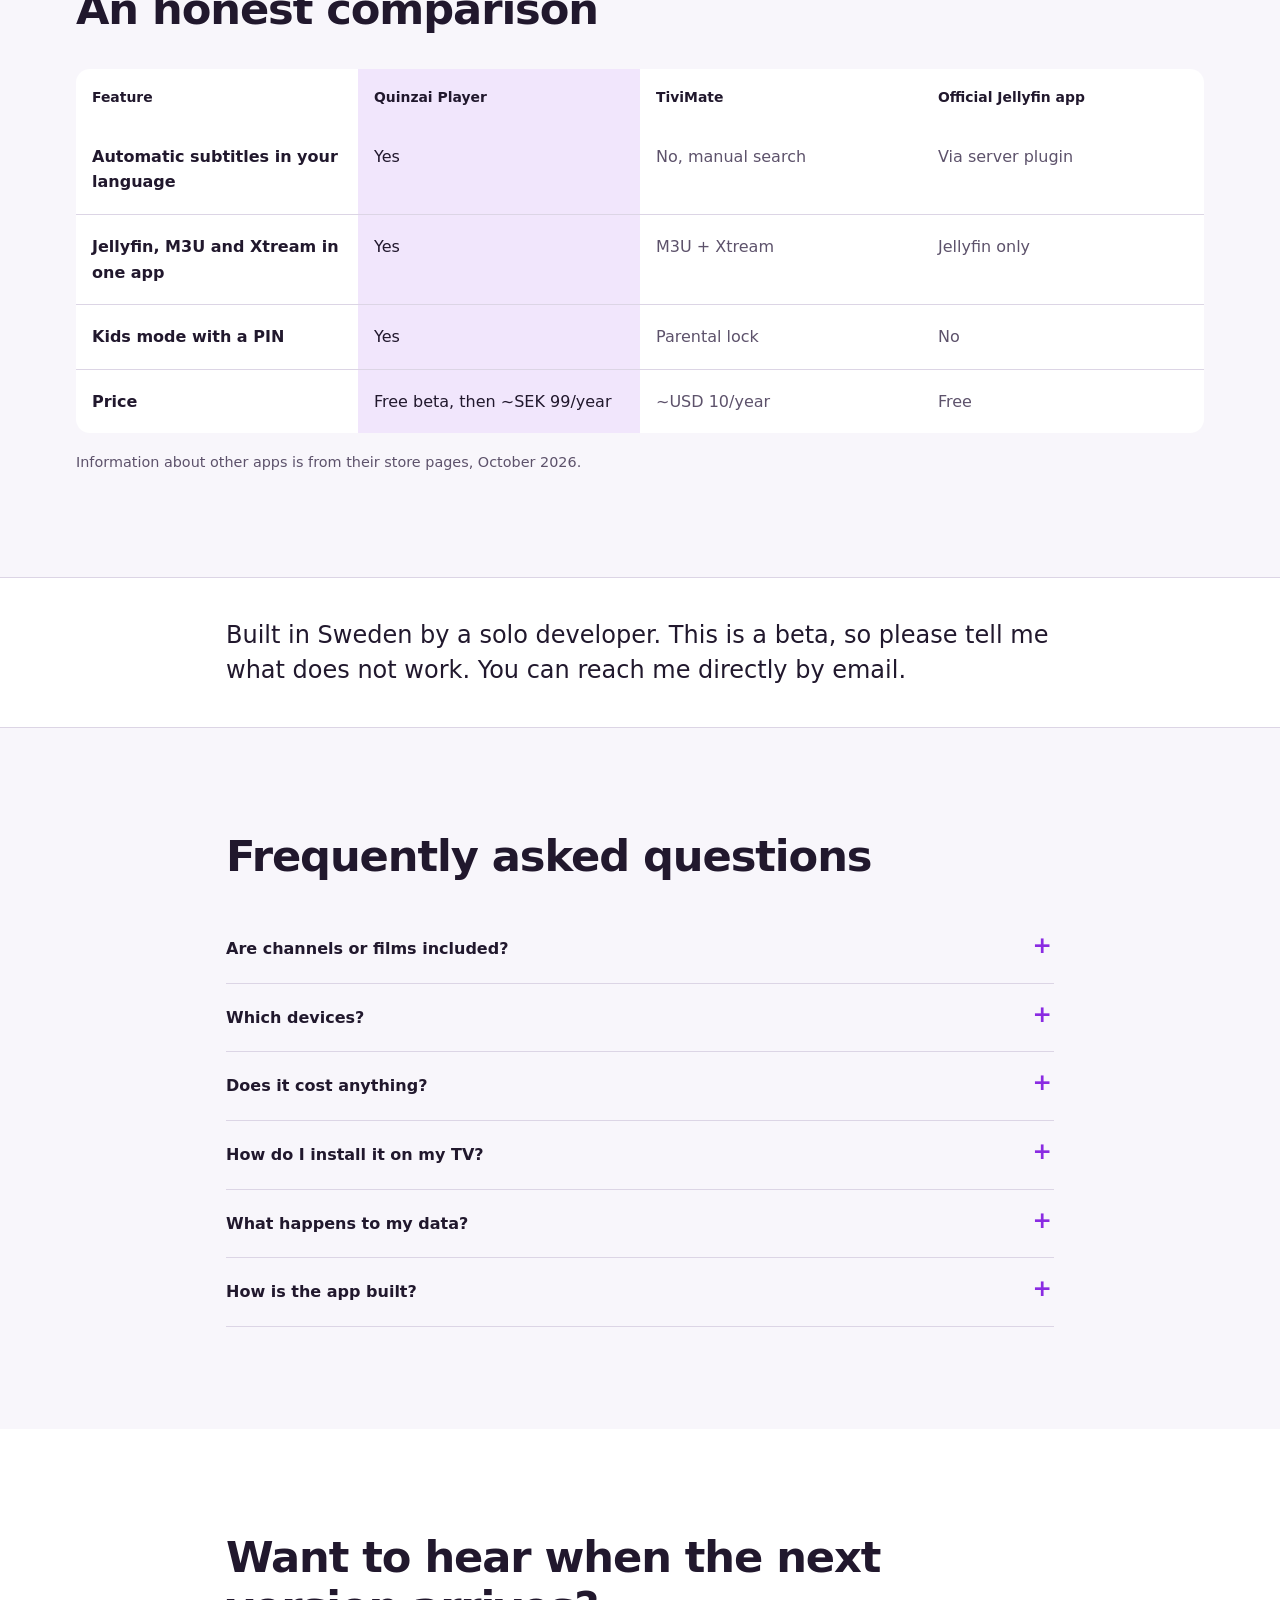
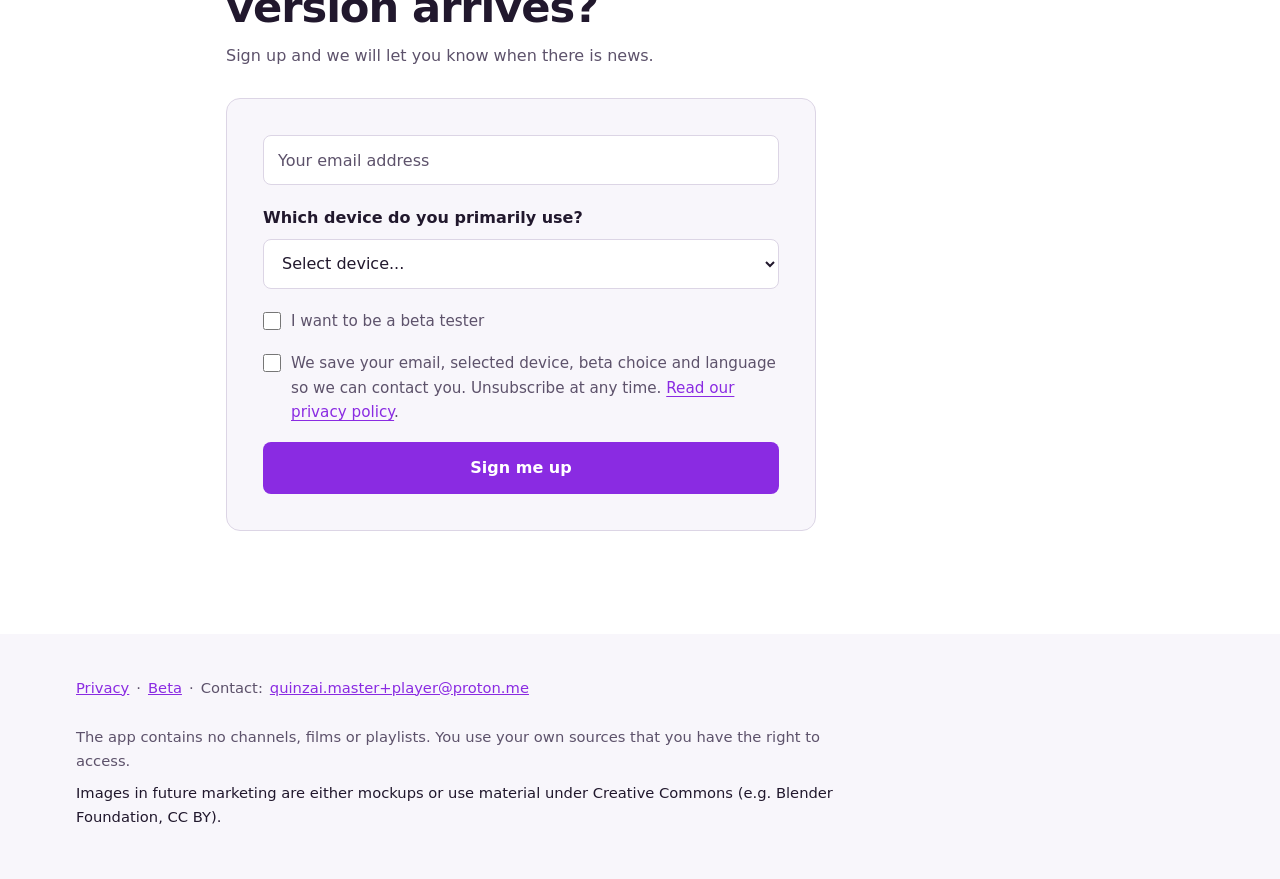
==== commit a18c6287: "Säljsida v4 + reklamfilm v7 (sv/en)" ====
--- a/index.html
+++ b/index.html
@@ -3,260 +3,298 @@
 <head>
     <meta charset="UTF-8">
     <meta name="viewport" content="width=device-width, initial-scale=1.0">
-    <title data-i18n="title">Quinzai Player – Väntelista</title>
+    <meta name="theme-color" content="#0E0B14">
+    <title data-i18n="title">Quinzai Player – undertext automatiskt</title>
+    <link rel="preload" as="image" href="img/hero-kvall.jpg">
     <link rel="stylesheet" href="style.css">
-    <link rel="preload" as="image" href="img/hero-bio.jpg">
 </head>
 <body>
     <div class="lang-switch-container">
         <div class="container lang-switch">
-            <button type="button" id="lang-sv" class="active">SV</button>
-            <span>|</span>
-            <button type="button" id="lang-en">EN</button>
+            <button type="button" id="lang-sv" class="active" aria-label="Svenska">SV</button>
+            <span aria-hidden="true">/</span>
+            <button type="button" id="lang-en" aria-label="English">EN</button>
         </div>
     </div>
 
     <header class="hero">
-        <div class="hero-bg">
-            <img src="img/hero-bio.jpg" alt="" role="presentation">
-            <div class="hero-scrim"></div>
+        <div class="container hero-content">
+            <p class="eyebrow" data-i18n="hero_eyebrow">Gratis beta · Android TV och mobil</p>
+            <h1 data-i18n="hero_title">Tryck play. Undertexten finns redan.</h1>
+            <p class="hero-subtitle" data-i18n="hero_subtitle">Quinzai Player spelar din egen Jellyfin-, M3U- eller Xtream-källa och hämtar svensk undertext automatiskt. Fungerar på Google TV och i mobilen.</p>
+            <div class="hero-actions">
+                <a class="button button-primary" href="beta.html" data-i18n="hero_cta">Ladda ner betan gratis</a>
+                <a class="film-link" href="#film" data-i18n="hero_film">Se filmen (70 s)</a>
+            </div>
+            <p class="hero-note" data-i18n="hero_note">Pro ingår gratis under betan, till 31 januari 2027.</p>
         </div>
-        <div class="container">
-            <h1 data-i18n="hero_title">Quinzai Player</h1>
-            <p class="subtitle" data-i18n="hero_subtitle">En modern mediaspelare för Android TV och telefon. Du tar med dina egna källor, vi sköter upplevelsen.</p>
-            <p class="beta-cta"><a href="beta.html" data-i18n="hero_beta_cta">Betan finns ute – ladda ner och prova gratis, Pro ingår →</a></p>
+    </header>
+
+    <main>
+        <section id="film" class="section film-section">
+            <div class="container narrow">
+                <h2 data-i18n="film_label">Se hur det fungerar</h2>
+                <div class="video-frame">
+                    <video id="film-video" controls preload="none" poster="film/poster.jpg" width="1920" height="1080" playsinline>
+                        <source id="film-source" src="film/quinzai-sv.mp4" type="video/mp4">
+                    </video>
+                </div>
+            </div>
+        </section>
+
+        <section class="section how-section">
+            <div class="container">
+                <h2 data-i18n="how_title">Så funkar det</h2>
+                <div class="steps-grid">
+                    <article class="step"><span class="step-number" aria-hidden="true">1</span><h3 data-i18n="step1_title">Lägg in din källa</h3><p data-i18n="step1_text">Jellyfin, M3U eller Xtream.</p></article>
+                    <article class="step"><span class="step-number" aria-hidden="true">2</span><h3 data-i18n="step2_title">Välj språk</h3><p data-i18n="step2_text">Svenska först, fler språk finns.</p></article>
+                    <article class="step"><span class="step-number" aria-hidden="true">3</span><h3 data-i18n="step3_title">Tryck play</h3><p data-i18n="step3_text">Undertexten hämtas automatiskt.</p></article>
+                </div>
+            </div>
+        </section>
+
+        <section class="section benefits-section">
+            <div class="container">
+                <h2 data-i18n="benefits_title">Allt kring själva tittandet</h2>
+                <div class="benefits-grid">
+                    <article class="benefit-card"><svg viewBox="0 0 48 48" fill="none" stroke="currentColor" stroke-width="2" aria-hidden="true"><rect x="5" y="9" width="38" height="28" rx="4"/><path d="M13 20h22M13 26h15M18 42h12"/></svg><h3 data-i18n="benefit1_title">Automatisk undertext</h3><p data-i18n="benefit1_text">Undertexten hämtas på ditt språk när du spelar upp.</p></article>
+                    <article class="benefit-card"><svg viewBox="0 0 48 48" fill="none" stroke="currentColor" stroke-width="2" aria-hidden="true"><rect x="5" y="7" width="38" height="34" rx="4"/><path d="M11 15h26M11 22h8v11h-8zM24 22h6v11h-6zM35 22h4v11h-4z"/></svg><h3 data-i18n="benefit2_title">En startsida som känns som en streamingtjänst</h3><p data-i18n="benefit2_text">Hitta det du vill se i en tydlig översikt.</p></article>
+                    <article class="benefit-card"><svg viewBox="0 0 48 48" fill="none" stroke="currentColor" stroke-width="2" aria-hidden="true"><rect x="8" y="20" width="32" height="23" rx="4"/><path d="M15 20v-7a9 9 0 0 1 18 0v7M24 29v6"/></svg><h3 data-i18n="benefit3_title">Barnläge med PIN</h3><p data-i18n="benefit3_text">En egen vy för barn, skyddad med PIN.</p></article>
+                </div>
+                <p class="benefits-note" data-i18n="benefits_note">Samma app på TV:n och i mobilen.</p>
+            </div>
+        </section>
+
+        <section class="mood-section">
+            <img src="img/par-soffa.jpg" alt="" width="1280" height="720" loading="lazy" decoding="async">
+            <div class="mood-overlay"><div class="container"><h2 data-i18n="mood_text">Fredagskväll. Ingen letar undertext.</h2></div></div>
+        </section>
+
+        <section class="section comparison-section">
+            <div class="container">
+                <h2 data-i18n="compare_title">En ärlig jämförelse</h2>
+                <table>
+                    <thead><tr><th scope="col" data-i18n="compare_feature">Funktion</th><th scope="col" data-i18n="compare_ours">Quinzai Player</th><th scope="col" data-i18n="compare_tivi">TiviMate</th><th scope="col" data-i18n="compare_jelly">Officiella Jellyfin-appen</th></tr></thead>
+                    <tbody>
+                        <tr><th scope="row" data-i18n="compare_row1">Automatisk undertext på ditt språk</th><td><span class="mobile-label" data-i18n="compare_ours">Quinzai Player</span><span data-i18n="compare_row1_ours">Ja</span></td><td><span class="mobile-label" data-i18n="compare_tivi">TiviMate</span><span data-i18n="compare_row1_tivi">Nej, manuell sökning</span></td><td><span class="mobile-label" data-i18n="compare_jelly">Officiella Jellyfin-appen</span><span data-i18n="compare_row1_jelly">Via serverplugin</span></td></tr>
+                        <tr><th scope="row" data-i18n="compare_row2">Jellyfin, M3U och Xtream i samma app</th><td><span class="mobile-label" data-i18n="compare_ours">Quinzai Player</span><span data-i18n="compare_row2_ours">Ja</span></td><td><span class="mobile-label" data-i18n="compare_tivi">TiviMate</span><span data-i18n="compare_row2_tivi">M3U + Xtream</span></td><td><span class="mobile-label" data-i18n="compare_jelly">Officiella Jellyfin-appen</span><span data-i18n="compare_row2_jelly">Bara Jellyfin</span></td></tr>
+                        <tr><th scope="row" data-i18n="compare_row3">Barnläge med PIN</th><td><span class="mobile-label" data-i18n="compare_ours">Quinzai Player</span><span data-i18n="compare_row3_ours">Ja</span></td><td><span class="mobile-label" data-i18n="compare_tivi">TiviMate</span><span data-i18n="compare_row3_tivi">Föräldralås</span></td><td><span class="mobile-label" data-i18n="compare_jelly">Officiella Jellyfin-appen</span><span data-i18n="compare_row3_jelly">Nej</span></td></tr>
+                        <tr><th scope="row" data-i18n="compare_row4">Pris</th><td><span class="mobile-label" data-i18n="compare_ours">Quinzai Player</span><span data-i18n="compare_row4_ours">Gratis beta, sedan ~99 kr/år</span></td><td><span class="mobile-label" data-i18n="compare_tivi">TiviMate</span><span data-i18n="compare_row4_tivi">~10 USD/år</span></td><td><span class="mobile-label" data-i18n="compare_jelly">Officiella Jellyfin-appen</span><span data-i18n="compare_row4_jelly">Gratis</span></td></tr>
+                    </tbody>
+                </table>
+                <p class="comparison-note" data-i18n="compare_note">Uppgifter om andra appar från deras butikssidor, oktober 2026.</p>
+            </div>
+        </section>
+
+        <section class="beta-truth-section"><div class="container narrow"><p data-i18n="beta_truth">Byggd i Sverige av en ensam utvecklare. Det här är en beta, så säg gärna vad som inte fungerar. Du når mig direkt på mejl.</p></div></section>
+
+        <section class="section faq-section"><div class="container narrow">
+            <h2 data-i18n="faq_title">Vanliga frågor</h2>
+            <details><summary data-i18n="faq1_q">Ingår det kanaler eller filmer?</summary><p data-i18n="faq1_a">Nej, appen har inget innehåll; du använder källor du har rätt till.</p></details>
+            <details><summary data-i18n="faq2_q">Vilka enheter?</summary><p data-i18n="faq2_a">Android TV, Google TV och Android-telefon med Android 9 eller senare.</p></details>
+            <details><summary data-i18n="faq3_q">Kostar det något?</summary><p data-i18n="faq3_a">Betan är gratis och Pro ingår till 31 januari 2027.</p></details>
+            <details><summary data-i18n="faq4_q">Hur installerar jag på TV:n?</summary><p data-i18n="faq4_a">Se <a href="beta.html">installationsguiden för betan</a>.</p></details>
+            <details><summary data-i18n="faq5_q">Vad händer med mina uppgifter?</summary><p data-i18n="faq5_a">Läs vår <a href="privacy.html">integritetspolicy</a>.</p></details>
+            <details><summary data-i18n="faq6_q">Hur är appen byggd?</summary><p data-i18n="faq6_a">Med Kotlin och Jetpack Compose, av en utvecklare i Sverige som tar hjälp av AI-verktyg i kodningen. Varje version provas på riktiga TV-boxar och telefoner innan den läggs ut.</p></details>
+        </div></section>
+
+        <section id="waitlist" class="section waitlist-section"><div class="container narrow">
+            <h2 data-i18n="waitlist_title">Vill du veta när nästa version kommer?</h2>
+            <p class="waitlist-intro" data-i18n="waitlist_text">Skriv upp dig så hör vi av oss när det finns något nytt.</p>
             <form id="waitlist-form" class="signup-form">
+                <label class="visually-hidden" for="email" data-i18n="email_label">E-postadress</label>
                 <input type="email" id="email" name="email" placeholder="Din e-postadress" data-i18n-placeholder="email_placeholder" required>
-                
-                <div class="form-group">
-                    <label for="device" data-i18n="device_label">Vilken enhet använder du främst?</label>
-                    <select id="device" name="device" required>
-                        <option value="" disabled selected data-i18n="device_option_default">Välj enhet...</option>
-                        <option value="Android TV" data-i18n="device_option_tv">Android TV</option>
-                        <option value="Google TV-dongel" data-i18n="device_option_google">Google TV-dongel</option>
-                        <option value="Android-telefon" data-i18n="device_option_phone">Android-telefon</option>
-                        <option value="Annat" data-i18n="device_option_other">Annat</option>
-                    </select>
-                </div>
-                
-                <div class="checkbox-group">
-                    <label>
-                        <input type="checkbox" id="beta" name="beta">
-                        <span data-i18n="beta_label">Jag vill vara betatestare</span>
-                    </label>
-                </div>
-
-                <div class="checkbox-group">
-                    <label>
-                        <input type="checkbox" id="consent" name="consent" required>
-                        <span data-i18n="consent_label">Vi sparar bara din e-post för att meddela när appen släpps. Avregistrera när som helst. <a href="#integritet">Läs om integritet</a>.</span>
-                    </label>
-                </div>
-                
+                <div class="form-group"><label for="device" data-i18n="device_label">Vilken enhet använder du främst?</label><select id="device" name="device" required>
+                    <option value="" disabled selected data-i18n="device_option_default">Välj enhet...</option><option value="Android TV" data-i18n="device_option_tv">Android TV</option><option value="Google TV-dongel" data-i18n="device_option_google">Google TV-dongel</option><option value="Android-telefon" data-i18n="device_option_phone">Android-telefon</option><option value="Annat" data-i18n="device_option_other">Annat</option>
+                </select></div>
+                <div class="checkbox-group"><label><input type="checkbox" id="beta" name="beta"><span data-i18n="beta_label">Jag vill vara betatestare</span></label></div>
+                <div class="checkbox-group"><label><input type="checkbox" id="consent" name="consent" required><span data-i18n="consent_label">Vi sparar din e-post, valda enhet, betaval och språk för att kunna kontakta dig. Avregistrera dig när som helst. <a href="privacy.html">Läs om integritet</a>.</span></label></div>
                 <input type="text" id="website" name="website" tabindex="-1" autocomplete="off" aria-hidden="true" style="position:absolute;left:-9999px;width:1px;height:1px;opacity:0">
                 <button type="submit" id="submit-btn" data-i18n="submit_btn">Skriv upp mig</button>
             </form>
-            <div id="form-success" class="hidden">
-                <h2 data-i18n="success_title">Tack för din anmälan!</h2>
-                <p data-i18n="success_text">Vi hör av oss när vi har nyheter att dela.</p>
-            </div>
-            <div id="form-error" class="hidden">
-                <p class="error-text" data-i18n="error_text">Något gick fel, försök igen senare.</p>
-            </div>
-        </div>
-    </header>
-
-    <section class="hooks">
-        <div class="container hooks-grid">
-            <div class="card">
-                <h3 data-i18n="hook1_title">Undertexter på ditt språk — automatiskt</h3>
-                <p data-i18n="hook1_text">Spelaren väljer rätt ljudspår och undertexter åt dig. Byggd i Sverige, svenska först. AI-genererad undertext planeras.</p>
-            </div>
-            <div class="card">
-                <h3 data-i18n="hook2_title">Modern startsida</h3>
-                <p data-i18n="hook2_text">Inga fler ändlösa mapplistor. Få en snygg översikt med affischer, rader och "fortsätt titta"-funktionalitet.</p>
-            </div>
-            <div class="card">
-                <h3 data-i18n="hook3_title">För fjärrkontroll & finger</h3>
-                <p data-i18n="hook3_text">Samma rena gränssnitt fungerar lika bra på din TV med fjärrkontroll som på din telefon med touch.</p>
-            </div>
-        </div>
-    </section>
-
-    <section class="how-it-works">
-        <div class="container">
-            <h2 data-i18n="how_title">Så funkar det</h2>
-            <div class="steps-grid">
-                <div class="step">
-                    <div class="step-number">1</div>
-                    <h4 data-i18n="step1_title">Ladda ner appen</h4>
-                    <p data-i18n="step1_text">Installera Quinzai Player på din Android TV eller telefon.</p>
-                </div>
-                <div class="step">
-                    <div class="step-number">2</div>
-                    <h4 data-i18n="step2_title">Lägg till dina källor</h4>
-                    <p data-i18n="step2_text">Mata in din egen M3U-spellista eller Xtream-inloggning. (Stöd för Jellyfin kommer framöver).</p>
-                </div>
-                <div class="step">
-                    <div class="step-number">3</div>
-                    <h4 data-i18n="step3_title">Börja titta</h4>
-                    <p data-i18n="step3_text">Appen bygger upp en modern startsida baserat på ditt material.</p>
-                </div>
-            </div>
-        </div>
-    </section>
-
-    <section class="faq">
-        <div class="container">
-            <h2 data-i18n="faq_title">Vanliga frågor</h2>
-            <div class="faq-item">
-                <h4 data-i18n="faq1_q">Är det lagligt?</h4>
-                <p data-i18n="faq1_a">Ja. Appen innehåller inga kanaler, filmer eller spellistor. Du använder dina egna källor som du har rätt till.</p>
-            </div>
-            <div class="faq-item">
-                <h4 data-i18n="faq2_q">Vilka enheter stöds?</h4>
-                <p data-i18n="faq2_a">Appen är byggd för Android TV, Google TV-enheter (som Chromecast med Google TV) samt Android-telefoner.</p>
-            </div>
-            <div class="faq-item">
-                <h4 data-i18n="faq3_q">Vad kostar det?</h4>
-                <p data-i18n="faq3_a">Basversionen planeras att vara gratis. En Pro-version med extra funktioner planeras kosta cirka 299–399 kr/år.</p>
-            </div>
-            <div class="faq-item">
-                <h4 data-i18n="faq4_q">Vad händer med min e-post?</h4>
-                <p data-i18n="faq4_a">Vi sparar bara din e-post för att meddela när appen släpps. Avregistrera när som helst.</p>
-            </div>
-        </div>
-    </section>
-
-    <section id="integritet" class="privacy">
-        <div class="container">
-            <h2 data-i18n="privacy_title">Integritet</h2>
-            <ul>
-                <li data-i18n="privacy_what_why"><strong>Vad & varför:</strong> Vi sparar din e-post, vald enhet, betatestar-val och språk för att meddela dig när appen släpps eller bjuda in till beta.</li>
-                <li data-i18n="privacy_where"><strong>Var:</strong> I ett Google-kalkylark som ägs av utvecklaren (Google agerar personuppgiftsbiträde).</li>
-                <li data-i18n="privacy_how_long"><strong>Hur länge:</strong> Tills appen släppts plus 3 månader, eller tills du avregistrerar dig.</li>
-                <li data-i18n="privacy_rights"><strong>Dina rättigheter:</strong> Du kan när som helst begära radering eller registerutdrag via <a href="mailto:quinzai.master+player@proton.me">quinzai.master+player@proton.me</a>.</li>
-                <li data-i18n="privacy_no_tracking"><strong>Spårning:</strong> Sidan har inga spårare, inga cookies och vi delar eller säljer aldrig dina uppgifter.</li>
-            </ul>
-        </div>
-    </section>
-
-    <footer>
-        <div class="container">
-            <p><a href="#integritet" data-i18n="footer_privacy">Integritet</a></p>
-            <p data-i18n="footer_disclaimer1">Appen innehåller inga kanaler, filmer eller spellistor. Du använder dina egna källor som du har rätt till.</p>
-            <p class="legal-disclaimer" data-i18n="footer_disclaimer2">Bildmaterial i framtida marknadsföring är antingen mockups eller använder material under Creative Commons (t.ex. Blender Foundation, CC BY).</p>
-        </div>
-    </footer>
+            <div id="form-success" class="hidden" role="status"><h2 data-i18n="success_title">Tack för din anmälan!</h2><p data-i18n="success_text">Vi hör av oss när vi har nyheter att dela.</p></div>
+            <div id="form-error" class="hidden" role="alert"><p class="error-text" data-i18n="error_text">Något gick fel, försök igen senare.</p></div>
+        </div></section>
+    </main>
+
+    <footer><div class="container">
+        <nav><a href="privacy.html" data-i18n="footer_privacy">Integritet</a><span aria-hidden="true">·</span><a href="beta.html" data-i18n="footer_beta">Beta</a><span aria-hidden="true">·</span><span data-i18n="footer_contact">Kontakt:</span> <a href="mailto:quinzai.master+player@proton.me">quinzai.master+player@proton.me</a></nav>
+        <p data-i18n="footer_disclaimer1">Appen innehåller inga kanaler, filmer eller spellistor. Du använder dina egna källor som du har rätt till.</p>
+        <p class="legal-disclaimer" data-i18n="footer_disclaimer2">Bildmaterial i framtida marknadsföring är antingen mockups eller använder material under Creative Commons (t.ex. Blender Foundation, CC BY).</p>
+    </div></footer>
 
     <script>
         const FORM_ENDPOINT = "https://script.google.com/macros/s/AKfycbyOnk7mBHFnYYAZXWEl7iqb9NhIERLHbwqDv__wMBC4lIjnIBVjT9iAqRlnjYykd5_5/exec"; // publik skrivadress, ingen hemlighet
-
         const translations = {
-            sv: {
-                "title": "Quinzai Player – Väntelista",
-                "hero_title": "Quinzai Player",
-                "hero_subtitle": "En modern mediaspelare för Android TV och telefon. Du tar med dina egna källor, vi sköter upplevelsen.",
-                "email_placeholder": "Din e-postadress",
-                "device_label": "Vilken enhet använder du främst?",
-                "device_option_default": "Välj enhet...",
-                "device_option_tv": "Android TV",
-                "device_option_google": "Google TV-dongel",
-                "device_option_phone": "Android-telefon",
-                "device_option_other": "Annat",
-                "beta_label": "Jag vill vara betatestare",
-                "hero_beta_cta": "Betan finns ute – ladda ner och prova gratis, Pro ingår →",
-                "consent_label": "Vi sparar bara din e-post för att meddela när appen släpps. Avregistrera när som helst. <a href=\"#integritet\">Läs om integritet</a>.",
-                "submit_btn": "Skriv upp mig",
-                "submit_btn_sending": "Skickar...",
-                "success_title": "Tack för din anmälan!",
-                "success_text": "Vi hör av oss när vi har nyheter att dela.",
-                "error_text": "Något gick fel, försök igen senare.",
-                "hook1_title": "Undertexter på ditt språk — automatiskt",
-                "hook1_text": "Spelaren väljer rätt ljudspår och undertexter åt dig. Byggd i Sverige, svenska först. AI-genererad undertext planeras.",
-                "hook2_title": "Modern startsida",
-                "hook2_text": "Inga fler ändlösa mapplistor. Få en snygg översikt med affischer, rader och \"fortsätt titta\"-funktionalitet.",
-                "hook3_title": "För fjärrkontroll & finger",
-                "hook3_text": "Samma rena gränssnitt fungerar lika bra på din TV med fjärrkontroll som på din telefon med touch.",
-                "how_title": "Så funkar det",
-                "step1_title": "Ladda ner appen",
-                "step1_text": "Installera Quinzai Player på din Android TV eller telefon.",
-                "step2_title": "Lägg till dina källor",
-                "step2_text": "Mata in din egen M3U-spellista eller Xtream-inloggning. (Stöd för Jellyfin kommer framöver).",
-                "step3_title": "Börja titta",
-                "step3_text": "Appen bygger upp en modern startsida baserat på ditt material.",
-                "faq_title": "Vanliga frågor",
-                "faq1_q": "Är det lagligt?",
-                "faq1_a": "Ja. Appen innehåller inga kanaler, filmer eller spellistor. Du använder dina egna källor som du har rätt till.",
-                "faq2_q": "Vilka enheter stöds?",
-                "faq2_a": "Appen är byggd för Android TV, Google TV-enheter (som Chromecast med Google TV) samt Android-telefoner.",
-                "faq3_q": "Vad kostar det?",
-                "faq3_a": "Basversionen planeras att vara gratis. En Pro-version med extra funktioner planeras kosta cirka 299–399 kr/år.",
-                "faq4_q": "Vad händer med min e-post?",
-                                "faq4_a": "Vi sparar bara din e-post för att meddela när appen släpps. Avregistrera när som helst.",
-                "privacy_title": "Integritet",
-                "privacy_what_why": "<strong>Vad & varför:</strong> Vi sparar din e-post, vald enhet, betatestar-val och språk för att meddela dig när appen släpps eller bjuda in till beta.",
-                "privacy_where": "<strong>Var:</strong> I ett Google-kalkylark som ägs av utvecklaren (Google agerar personuppgiftsbiträde).",
-                "privacy_how_long": "<strong>Hur länge:</strong> Tills appen släppts plus 3 månader, eller tills du avregistrerar dig.",
-                "privacy_rights": "<strong>Dina rättigheter:</strong> Du kan när som helst begära radering eller registerutdrag via <a href=\"mailto:quinzai.master+player@proton.me\">quinzai.master+player@proton.me</a>.",
-                "privacy_no_tracking": "<strong>Spårning:</strong> Sidan har inga spårare, inga cookies och vi delar eller säljer aldrig dina uppgifter.",
-                "footer_privacy": "Integritet",
-                "footer_disclaimer1": "Appen innehåller inga kanaler, filmer eller spellistor. Du använder dina egna källor som du har rätt till.",
-                "footer_disclaimer2": "Bildmaterial i framtida marknadsföring är antingen mockups eller använder material under Creative Commons (t.ex. Blender Foundation, CC BY)."
+            "sv": {
+                        "title": "Quinzai Player – undertext automatiskt",
+                        "hero_eyebrow": "Gratis beta · Android TV och mobil",
+                        "hero_title": "Tryck play. Undertexten finns redan.",
+                        "hero_subtitle": "Quinzai Player spelar din egen Jellyfin-, M3U- eller Xtream-källa och hämtar svensk undertext automatiskt. Fungerar på Google TV och i mobilen.",
+                        "hero_cta": "Ladda ner betan gratis",
+                        "hero_film": "Se filmen (70 s)",
+                        "hero_note": "Pro ingår gratis under betan, till 31 januari 2027.",
+                        "film_label": "Se hur det fungerar",
+                        "how_title": "Så funkar det",
+                        "step1_title": "Lägg in din källa",
+                        "step1_text": "Jellyfin, M3U eller Xtream.",
+                        "step2_title": "Välj språk",
+                        "step2_text": "Svenska först, fler språk finns.",
+                        "step3_title": "Tryck play",
+                        "step3_text": "Undertexten hämtas automatiskt.",
+                        "benefits_title": "Allt kring själva tittandet",
+                        "benefit1_title": "Automatisk undertext",
+                        "benefit1_text": "Undertexten hämtas på ditt språk när du spelar upp.",
+                        "benefit2_title": "En startsida som känns som en streamingtjänst",
+                        "benefit2_text": "Hitta det du vill se i en tydlig översikt.",
+                        "benefit3_title": "Barnläge med PIN",
+                        "benefit3_text": "En egen vy för barn, skyddad med PIN.",
+                        "benefits_note": "Samma app på TV:n och i mobilen.",
+                        "mood_text": "Fredagskväll. Ingen letar undertext.",
+                        "compare_title": "En ärlig jämförelse",
+                        "compare_feature": "Funktion",
+                        "compare_ours": "Quinzai Player",
+                        "compare_tivi": "TiviMate",
+                        "compare_jelly": "Officiella Jellyfin-appen",
+                        "compare_row1": "Automatisk undertext på ditt språk",
+                        "compare_row1_ours": "Ja",
+                        "compare_row1_tivi": "Nej, manuell sökning",
+                        "compare_row1_jelly": "Via serverplugin",
+                        "compare_row2": "Jellyfin, M3U och Xtream i samma app",
+                        "compare_row2_ours": "Ja",
+                        "compare_row2_tivi": "M3U + Xtream",
+                        "compare_row2_jelly": "Bara Jellyfin",
+                        "compare_row3": "Barnläge med PIN",
+                        "compare_row3_ours": "Ja",
+                        "compare_row3_tivi": "Föräldralås",
+                        "compare_row3_jelly": "Nej",
+                        "compare_row4": "Pris",
+                        "compare_row4_ours": "Gratis beta, sedan ~99 kr/år",
+                        "compare_row4_tivi": "~10 USD/år",
+                        "compare_row4_jelly": "Gratis",
+                        "compare_note": "Uppgifter om andra appar från deras butikssidor, oktober 2026.",
+                        "beta_truth": "Byggd i Sverige av en ensam utvecklare. Det här är en beta, så säg gärna vad som inte fungerar. Du når mig direkt på mejl.",
+                        "faq_title": "Vanliga frågor",
+                        "faq1_q": "Ingår det kanaler eller filmer?",
+                        "faq1_a": "Nej, appen har inget innehåll; du använder källor du har rätt till.",
+                        "faq2_q": "Vilka enheter?",
+                        "faq2_a": "Android TV, Google TV och Android-telefon med Android 9 eller senare.",
+                        "faq3_q": "Kostar det något?",
+                        "faq3_a": "Betan är gratis och Pro ingår till 31 januari 2027.",
+                        "faq4_q": "Hur installerar jag på TV:n?",
+                        "faq4_a": "Se <a href=\"beta.html\">installationsguiden för betan</a>.",
+                        "faq5_q": "Vad händer med mina uppgifter?",
+                        "faq5_a": "Läs vår <a href=\"privacy.html\">integritetspolicy</a>.",
+                        "faq6_q": "Hur är appen byggd?",
+                        "faq6_a": "Med Kotlin och Jetpack Compose, av en utvecklare i Sverige som tar hjälp av AI-verktyg i kodningen. Varje version provas på riktiga TV-boxar och telefoner innan den läggs ut.",
+                        "waitlist_title": "Vill du veta när nästa version kommer?",
+                        "waitlist_text": "Skriv upp dig så hör vi av oss när det finns något nytt.",
+                        "email_placeholder": "Din e-postadress",
+                        "email_label": "E-postadress",
+                        "device_label": "Vilken enhet använder du främst?",
+                        "device_option_default": "Välj enhet...",
+                        "device_option_tv": "Android TV",
+                        "device_option_google": "Google TV-dongel",
+                        "device_option_phone": "Android-telefon",
+                        "device_option_other": "Annat",
+                        "beta_label": "Jag vill vara betatestare",
+                        "consent_label": "Vi sparar din e-post, valda enhet, betaval och språk för att kunna kontakta dig. Avregistrera dig när som helst. <a href=\"privacy.html\">Läs om integritet</a>.",
+                        "submit_btn": "Skriv upp mig",
+                        "submit_btn_sending": "Skickar...",
+                        "success_title": "Tack för din anmälan!",
+                        "success_text": "Vi hör av oss när vi har nyheter att dela.",
+                        "error_text": "Något gick fel, försök igen senare.",
+                        "footer_privacy": "Integritet",
+                        "footer_beta": "Beta",
+                        "footer_contact": "Kontakt:",
+                        "footer_disclaimer1": "Appen innehåller inga kanaler, filmer eller spellistor. Du använder dina egna källor som du har rätt till.",
+                        "footer_disclaimer2": "Bildmaterial i framtida marknadsföring är antingen mockups eller använder material under Creative Commons (t.ex. Blender Foundation, CC BY)."
             },
-            en: {
-                "title": "Quinzai Player – Waitlist",
-                "hero_title": "Quinzai Player",
-                "hero_subtitle": "A modern media player for Android TV and phone. You bring your own sources, we handle the experience.",
-                "email_placeholder": "Your email address",
-                "device_label": "Which device do you primarily use?",
-                "device_option_default": "Select device...",
-                "device_option_tv": "Android TV",
-                "device_option_google": "Google TV dongle",
-                "device_option_phone": "Android phone",
-                "device_option_other": "Other",
-                "beta_label": "I want to be a beta tester",
-                "hero_beta_cta": "The beta is out – download and try it free, Pro included →",
-                "consent_label": "We only save your email to notify you when the app is released. Unsubscribe at any time. <a href=\"#integritet\">Read our privacy policy</a>.",
-                "submit_btn": "Sign me up",
-                "submit_btn_sending": "Sending...",
-                "success_title": "Thanks for signing up!",
-                "success_text": "We'll be in touch when we have news to share.",
-                "error_text": "Something went wrong, please try again later.",
-                "hook1_title": "Subtitles in your language — automatically",
-                "hook1_text": "The player picks the right audio track and subtitles for you. Made in Sweden, with Swedish fully supported from day one. AI-generated subtitles are planned.",
-                "hook2_title": "Modern home screen",
-                "hook2_text": "No more endless folder lists. Get a beautiful overview with posters, rows, and \"continue watching\" functionality.",
-                "hook3_title": "For remote & touch",
-                "hook3_text": "The same clean interface works just as well on your TV with a remote as on your phone with touch.",
-                "how_title": "How it works",
-                "step1_title": "Download the app",
-                "step1_text": "Install Quinzai Player on your Android TV or phone.",
-                "step2_title": "Add your sources",
-                "step2_text": "Enter your own M3U playlist or Xtream login. (Jellyfin support is coming later).",
-                "step3_title": "Start watching",
-                "step3_text": "The app builds a modern home screen from your own content.",
-                "faq_title": "Frequently Asked Questions",
-                "faq1_q": "Is it legal?",
-                "faq1_a": "Yes. The app does not contain any channels, movies, or playlists. You use your own sources that you have the right to.",
-                "faq2_q": "Which devices are supported?",
-                "faq2_a": "The app is built for Android TV, Google TV devices (like Chromecast with Google TV), and Android phones.",
-                "faq3_q": "How much does it cost?",
-                "faq3_a": "The base version is planned to be free. A Pro version with extra features is planned to cost around €25–35 per year.",
-                "faq4_q": "What happens to my email?",
-                                "faq4_a": "We only save your email to notify you when the app is released. Unsubscribe at any time.",
-                "privacy_title": "Privacy",
-                "privacy_what_why": "<strong>What & why:</strong> We save your email, selected device, beta tester choice, and language to notify you when the app is released or invite you to the beta.",
-                "privacy_where": "<strong>Where:</strong> In a Google Spreadsheet owned by the developer (Google acts as data processor).",
-                "privacy_how_long": "<strong>How long:</strong> Until the app is released plus 3 months, or until you unsubscribe.",
-                "privacy_rights": "<strong>Your rights:</strong> You can request deletion or a copy of your data at any time via <a href=\"mailto:quinzai.master+player@proton.me\">quinzai.master+player@proton.me</a>.",
-                "privacy_no_tracking": "<strong>Tracking:</strong> This site uses no trackers, no cookies, and we never share or sell your data.",
-                "footer_privacy": "Privacy Policy",
-                "footer_disclaimer1": "The app does not contain any channels, movies, or playlists. You use your own sources that you have the right to.",
-                "footer_disclaimer2": "Images in future marketing are either mockups or use material under Creative Commons (e.g., Blender Foundation, CC BY)."
-            }
-        };
-
+            "en": {
+                        "title": "Quinzai Player – subtitles, automatically",
+                        "hero_eyebrow": "Free beta · Android TV and mobile",
+                        "hero_title": "Press play. The subtitles are already there.",
+                        "hero_subtitle": "Quinzai Player plays your own Jellyfin, M3U or Xtream source and fetches subtitles in your language automatically. Works on Google TV and your phone.",
+                        "hero_cta": "Download the free beta",
+                        "hero_film": "Watch the film (70 s)",
+                        "hero_note": "Pro is free during the beta, until 31 January 2027.",
+                        "film_label": "See how it works",
+                        "how_title": "How it works",
+                        "step1_title": "Add your source",
+                        "step1_text": "Jellyfin, M3U or Xtream.",
+                        "step2_title": "Choose a language",
+                        "step2_text": "Swedish first, with more languages available.",
+                        "step3_title": "Press play",
+                        "step3_text": "Subtitles are fetched automatically.",
+                        "benefits_title": "The little things around watching",
+                        "benefit1_title": "Automatic subtitles",
+                        "benefit1_text": "Subtitles are fetched in your language when you play.",
+                        "benefit2_title": "A home screen that feels like a streaming service",
+                        "benefit2_text": "Find what you want to watch in a clear overview.",
+                        "benefit3_title": "Kids mode with a PIN",
+                        "benefit3_text": "A separate view for kids, protected by a PIN.",
+                        "benefits_note": "The same app on your TV and phone.",
+                        "mood_text": "Friday night. Nobody hunts for subtitles.",
+                        "compare_title": "An honest comparison",
+                        "compare_feature": "Feature",
+                        "compare_ours": "Quinzai Player",
+                        "compare_tivi": "TiviMate",
+                        "compare_jelly": "Official Jellyfin app",
+                        "compare_row1": "Automatic subtitles in your language",
+                        "compare_row1_ours": "Yes",
+                        "compare_row1_tivi": "No, manual search",
+                        "compare_row1_jelly": "Via server plugin",
+                        "compare_row2": "Jellyfin, M3U and Xtream in one app",
+                        "compare_row2_ours": "Yes",
+                        "compare_row2_tivi": "M3U + Xtream",
+                        "compare_row2_jelly": "Jellyfin only",
+                        "compare_row3": "Kids mode with a PIN",
+                        "compare_row3_ours": "Yes",
+                        "compare_row3_tivi": "Parental lock",
+                        "compare_row3_jelly": "No",
+                        "compare_row4": "Price",
+                        "compare_row4_ours": "Free beta, then ~SEK 99/year",
+                        "compare_row4_tivi": "~USD 10/year",
+                        "compare_row4_jelly": "Free",
+                        "compare_note": "Information about other apps is from their store pages, October 2026.",
+                        "beta_truth": "Built in Sweden by a solo developer. This is a beta, so please tell me what does not work. You can reach me directly by email.",
+                        "faq_title": "Frequently asked questions",
+                        "faq1_q": "Are channels or films included?",
+                        "faq1_a": "No. The app contains no content; you use sources you have the right to access.",
+                        "faq2_q": "Which devices?",
+                        "faq2_a": "Android TV, Google TV and Android phones running Android 9 or later.",
+                        "faq3_q": "Does it cost anything?",
+                        "faq3_a": "The beta is free and Pro is included until 31 January 2027.",
+                        "faq4_q": "How do I install it on my TV?",
+                        "faq4_a": "See the <a href=\"beta.html\">beta installation guide</a>.",
+                        "faq5_q": "What happens to my data?",
+                        "faq5_a": "Read our <a href=\"privacy.html\">privacy policy</a>.",
+                        "faq6_q": "How is the app built?",
+                        "faq6_a": "With Kotlin and Jetpack Compose, by a developer in Sweden who uses AI tools to help with the coding. Every version is tested on real TV boxes and phones before it is released.",
+                        "waitlist_title": "Want to hear when the next version arrives?",
+                        "waitlist_text": "Sign up and we will let you know when there is news.",
+                        "email_placeholder": "Your email address",
+                        "email_label": "Email address",
+                        "device_label": "Which device do you primarily use?",
+                        "device_option_default": "Select device...",
+                        "device_option_tv": "Android TV",
+                        "device_option_google": "Google TV dongle",
+                        "device_option_phone": "Android phone",
+                        "device_option_other": "Other",
+                        "beta_label": "I want to be a beta tester",
+                        "consent_label": "We save your email, selected device, beta choice and language so we can contact you. Unsubscribe at any time. <a href=\"privacy.html\">Read our privacy policy</a>.",
+                        "submit_btn": "Sign me up",
+                        "submit_btn_sending": "Sending...",
+                        "success_title": "Thanks for signing up!",
+                        "success_text": "We will be in touch when we have news to share.",
+                        "error_text": "Something went wrong. Please try again later.",
+                        "footer_privacy": "Privacy",
+                        "footer_beta": "Beta",
+                        "footer_contact": "Contact:",
+                        "footer_disclaimer1": "The app contains no channels, films or playlists. You use your own sources that you have the right to access.",
+                        "footer_disclaimer2": "Images in future marketing are either mockups or use material under Creative Commons (e.g. Blender Foundation, CC BY)."
+            }
+};
         let currentLang = 'sv';
 
         function checkMissingKeys() {
@@ -280,7 +318,7 @@
         function setLanguage(lang) {
             currentLang = lang;
             document.documentElement.lang = lang;
-            
+
             try {
                 localStorage.setItem('quinzai_lang', lang);
             } catch (e) {
@@ -308,6 +346,14 @@
 
             document.getElementById('lang-sv').classList.toggle('active', lang === 'sv');
             document.getElementById('lang-en').classList.toggle('active', lang === 'en');
+            const video = document.getElementById('film-video');
+            const source = document.getElementById('film-source');
+            const src = lang === 'sv' ? 'film/quinzai-sv.mp4' : 'film/quinzai-en.mp4';
+            if (source.getAttribute('src') !== src) {
+                video.pause();
+                source.setAttribute('src', src);
+                video.load();
+            }
         }
 
         function initLanguage() {
@@ -342,12 +388,12 @@
 
         document.getElementById('waitlist-form').addEventListener('submit', async function(e) {
             e.preventDefault();
-            
+
             const form = e.target;
             const submitBtn = document.getElementById('submit-btn');
             const successDiv = document.getElementById('form-success');
             const errorDiv = document.getElementById('form-error');
-            
+
             errorDiv.classList.add('hidden');
             submitBtn.disabled = true;
             submitBtn.textContent = translations[currentLang]["submit_btn_sending"];
--- a/style.css
+++ b/style.css
@@ -1,428 +1,154 @@
 :root {
-    --accent: #8A2BE2; /* Johns lila accentfärg */
-    --accent-hover: #7B22C9;
-    --bg: #121212;
-    --bg-card: #1E1E1E;
-    --text: #F5F5F5;
-    --text-muted: #B3B3B3;
+    color-scheme: dark;
+    --bg: #0E0B14;
+    --bg-card: #1A1524;
+    --text: #F5F3FA;
+    --text-muted: #CEC8DB;
+    --accent: #8A2BE2;
+    --accent-hover: #9B45F0;
+    --warm: #F2A65A;
+    --border: #393146;
 }
 
 @media (prefers-color-scheme: light) {
     :root {
-        --bg: #F5F5F5;
+        color-scheme: light;
+        --bg: #F8F6FB;
         --bg-card: #FFFFFF;
-        --text: #121212;
-        --text-muted: #4A4A4A;
+        --text: #21182D;
+        --text-muted: #5D526B;
+        --border: #DCD5E5;
     }
 }
 
-* {
-    box-sizing: border-box;
-    margin: 0;
-    padding: 0;
+* { box-sizing: border-box; }
+html { scroll-behavior: smooth; }
+body { margin: 0; background: var(--bg); color: var(--text); font: 16px/1.6 system-ui, -apple-system, "Segoe UI", sans-serif; }
+img, video, svg { max-width: 100%; }
+a { color: var(--accent); }
+a:hover { text-decoration-thickness: 2px; }
+button, input, select { font: inherit; }
+button, a, input, select, summary { -webkit-tap-highlight-color: transparent; }
+:focus-visible { outline: 3px solid var(--warm); outline-offset: 3px; }
+.container { width: min(100%, 1160px); margin-inline: auto; padding-inline: 16px; }
+.narrow { max-width: 860px; }
+.section { padding-block: clamp(64px, 8vw, 112px); }
+h1, h2, h3, p { margin-top: 0; }
+h2 { font-size: clamp(1.85rem, 4vw, 2.7rem); line-height: 1.17; letter-spacing: -.025em; margin-bottom: 34px; }
+h3 { font-size: 1.2rem; line-height: 1.25; margin-bottom: 10px; }
+.hidden { display: none !important; }
+.visually-hidden { position: absolute; width: 1px; height: 1px; padding: 0; margin: -1px; overflow: hidden; clip: rect(0, 0, 0, 0); white-space: nowrap; border: 0; }
+
+.lang-switch-container { position: absolute; z-index: 5; inset: 0 0 auto; padding-top: 20px; }
+.lang-switch { display: flex; justify-content: flex-end; align-items: center; gap: 8px; color: #DBD3E7; }
+.lang-switch button { min-width: 48px; min-height: 48px; border: 1px solid rgba(255,255,255,.25); border-radius: 100px; background: rgba(14,11,20,.45); color: #F5F3FA; font-weight: 700; cursor: pointer; }
+.lang-switch button.active { background: #F5F3FA; color: #251333; }
+.lang-switch button:hover { border-color: #F5F3FA; }
+
+.hero { display: flex; align-items: center; min-height: 100vh; min-height: 100svh; padding-block: 92px 64px; color: #F5F3FA; background-color: #0E0B14; background-image: linear-gradient(90deg, rgba(14,11,20,.96) 0%, rgba(14,11,20,.82) 39%, rgba(14,11,20,.27) 100%), linear-gradient(0deg, rgba(14,11,20,.92) 0%, transparent 65%), url('img/hero-kvall.jpg'); background-position: center, center, center; background-size: cover; }
+.hero-content { width: min(100%, 1160px); }
+.eyebrow { display: inline-block; color: var(--warm); font-size: .8rem; font-weight: 750; letter-spacing: .085em; text-transform: uppercase; margin-bottom: 22px; }
+.hero h1 { max-width: 760px; font-size: clamp(2.55rem, 5.5vw, 5.5rem); line-height: 1.04; letter-spacing: -.055em; margin-bottom: 24px; text-wrap: balance; }
+.hero-subtitle { max-width: 620px; color: #E6DFED; font-size: clamp(1rem, 2vw, 1.18rem); line-height: 1.55; margin-bottom: 30px; }
+.hero-actions { display: flex; flex-wrap: wrap; align-items: center; gap: 18px 28px; }
+.button { display: inline-flex; align-items: center; justify-content: center; min-height: 52px; padding: 12px 26px; border-radius: 9px; text-align: center; text-decoration: none; font-weight: 750; }
+.button-primary { background: var(--accent); color: #FFF; box-shadow: 0 10px 30px rgba(0,0,0,.2); }
+.button-primary:hover { background: var(--accent-hover); }
+.film-link { display: inline-flex; align-items: center; min-height: 48px; color: #F5F3FA; font-weight: 650; text-decoration: underline; text-underline-offset: 5px; }
+.hero-note { margin: 20px 0 0; color: #D6CBDF; font-size: .88rem; }
+
+.film-section { background: var(--bg-card); }
+.video-frame { aspect-ratio: 16 / 9; overflow: hidden; border-radius: 14px; background: #120E19; box-shadow: 0 20px 60px rgba(0,0,0,.2); }
+.video-frame video { display: block; width: 100%; height: 100%; object-fit: cover; }
+
+.steps-grid, .benefits-grid { display: grid; gap: 16px; }
+.step { padding: 25px; border: 1px solid var(--border); border-radius: 14px; background: var(--bg-card); }
+.step-number { display: grid; place-items: center; width: 42px; height: 42px; margin-bottom: 23px; border-radius: 50%; background: var(--accent); color: #FFF; font-weight: 800; }
+.step p, .benefit-card p { color: var(--text-muted); margin-bottom: 0; }
+.benefits-section { background: var(--bg-card); }
+.benefit-card { padding: 27px; border: 1px solid var(--border); border-radius: 14px; background: var(--bg); }
+.benefit-card svg { display: block; width: 42px; height: 42px; margin-bottom: 25px; color: var(--warm); }
+.benefits-note { margin: 28px 0 0; color: var(--text-muted); font-weight: 650; }
+
+.mood-section { position: relative; min-height: 360px; overflow: hidden; background: #1A1524; }
+.mood-section img { position: absolute; inset: 0; width: 100%; height: 100%; object-fit: cover; object-position: center; }
+.mood-overlay { position: relative; display: flex; align-items: end; min-height: 360px; padding-block: 90px 44px; background: linear-gradient(0deg, rgba(14,11,20,.91), rgba(14,11,20,.04) 75%); }
+.mood-overlay h2 { max-width: 610px; margin: 0; color: #FFF; font-size: clamp(2rem, 5vw, 3.8rem); }
+
+.comparison-section table { width: 100%; border-collapse: collapse; table-layout: fixed; background: var(--bg-card); border-radius: 14px; overflow: hidden; }
+.comparison-section th, .comparison-section td { text-align: left; vertical-align: top; padding: 19px 16px; border-bottom: 1px solid var(--border); overflow-wrap: anywhere; }
+.comparison-section tr:last-child th, .comparison-section tr:last-child td { border-bottom: 0; }
+.comparison-section thead th { color: var(--text); font-size: .87rem; line-height: 1.3; }
+.comparison-section tbody th { width: 28%; font-weight: 650; }
+.comparison-section tbody td { color: var(--text-muted); }
+.comparison-section thead th:nth-child(2), .comparison-section tbody td:first-of-type { background: color-mix(in srgb, var(--accent) 12%, var(--bg-card)); color: var(--text); }
+.comparison-note { margin: 18px 0 0; color: var(--text-muted); font-size: .9rem; }
+.mobile-label { display: none; }
+
+.beta-truth-section { padding-block: 40px; background: var(--bg-card); border-block: 1px solid var(--border); }
+.beta-truth-section p { margin: 0; font-size: clamp(1.1rem, 2.4vw, 1.5rem); line-height: 1.45; }
+.faq-section details { border-bottom: 1px solid var(--border); }
+.faq-section summary { position: relative; padding: 21px 34px 21px 0; min-height: 60px; cursor: pointer; font-weight: 700; list-style: none; }
+.faq-section summary::-webkit-details-marker { display: none; }
+.faq-section summary::after { content: '+'; position: absolute; right: 2px; top: 18px; font-size: 1.45rem; line-height: 1; color: var(--accent); }
+.faq-section details[open] summary::after { content: '−'; }
+.faq-section details p { color: var(--text-muted); padding: 0 20px 20px 0; margin: 0; }
+
+.waitlist-section { background: var(--bg-card); }
+.waitlist-section h2 { margin-bottom: 10px; }
+.waitlist-intro { color: var(--text-muted); margin-bottom: 30px; }
+.signup-form { max-width: 590px; padding: clamp(20px, 5vw, 36px); border: 1px solid var(--border); border-radius: 14px; background: var(--bg); }
+.signup-form input[type="email"], .signup-form select { display: block; width: 100%; min-height: 50px; padding: 11px 14px; border: 1px solid var(--border); border-radius: 8px; background: var(--bg-card); color: var(--text); }
+.signup-form input::placeholder { color: var(--text-muted); opacity: 1; }
+.signup-form input[type="email"] { margin-bottom: 20px; }
+.form-group { margin-bottom: 20px; }
+.form-group label { display: block; margin-bottom: 8px; font-weight: 650; }
+.checkbox-group { margin-bottom: 18px; color: var(--text-muted); font-size: .95rem; }
+.checkbox-group label { display: flex; align-items: flex-start; gap: 10px; cursor: pointer; }
+.checkbox-group input { width: 18px; height: 18px; margin: 3px 0 0; flex: none; accent-color: var(--accent); }
+.checkbox-group a { text-underline-offset: 3px; }
+#submit-btn { width: 100%; min-height: 52px; padding: 12px 20px; border: 0; border-radius: 8px; background: var(--accent); color: #FFF; font-weight: 750; cursor: pointer; }
+#submit-btn:hover { background: var(--accent-hover); }
+#submit-btn:disabled { opacity: .7; cursor: wait; }
+#form-success, #form-error { max-width: 590px; padding: 26px; border: 1px solid var(--border); border-radius: 14px; background: var(--bg); }
+#form-success h2 { font-size: 1.6rem; }
+#form-success p, #form-error p { margin: 0; }
+.error-text { color: #F6949F; }
+
+footer { padding-block: 42px; font-size: .92rem; color: var(--text-muted); }
+footer nav { display: flex; flex-wrap: wrap; gap: 7px; align-items: baseline; margin-bottom: 26px; }
+footer p { max-width: 760px; margin-bottom: 9px; }
+footer .legal-disclaimer { color: var(--text); }
+
+@media (min-width: 720px) {
+    .steps-grid, .benefits-grid { grid-template-columns: repeat(3, minmax(0, 1fr)); }
 }
 
-body {
-    font-family: 'Inter', -apple-system, BlinkMacSystemFont, "Segoe UI", Roboto, Helvetica, Arial, sans-serif;
-    background-color: var(--bg);
-    color: var(--text);
-    line-height: 1.6;
-    overflow-x: hidden;
+@media (max-width: 650px) {
+    .hero { background-image: linear-gradient(0deg, rgba(14,11,20,.99) 0%, rgba(14,11,20,.89) 54%, rgba(14,11,20,.5) 100%), url('img/hero-kvall.jpg'); background-position: center, 58% center; padding-block: 94px 45px; }
+    .hero h1 { font-size: clamp(2.45rem, 10vw, 3.5rem); }
+    .hero-subtitle { margin-bottom: 22px; }
+    .hero-actions { gap: 8px 16px; }
+    .button-primary { width: 100%; }
+    .film-link { justify-content: center; width: 100%; }
+    .hero-note { margin-top: 12px; }
+    .comparison-section table, .comparison-section tbody, .comparison-section tr, .comparison-section th, .comparison-section td { display: block; width: 100%; }
+    .comparison-section table { background: transparent; border-radius: 0; }
+    .comparison-section thead { display: none; }
+    .comparison-section tr { margin-bottom: 14px; border: 1px solid var(--border); border-radius: 12px; overflow: hidden; background: var(--bg-card); }
+    .comparison-section tbody th { padding: 15px 17px; border-bottom: 1px solid var(--border); }
+    .comparison-section tbody td { display: flex; justify-content: space-between; gap: 16px; padding: 10px 17px; border-bottom: 1px solid var(--border); text-align: right; }
+    .comparison-section tbody td:last-child { border-bottom: 0; }
+    .comparison-section tbody td:first-of-type { background: color-mix(in srgb, var(--accent) 12%, var(--bg-card)); }
+    .mobile-label { display: inline; max-width: 48%; color: var(--text); text-align: left; font-weight: 650; }
+    .mood-section, .mood-overlay { min-height: 320px; }
 }
 
-.container {
-    max-width: 800px;
-    margin: 0 auto;
-    padding: 0 16px;
+@media (max-width: 390px) {
+    .hero h1 { font-size: 2.4rem; }
+    .eyebrow { margin-bottom: 14px; }
+    .hero h1 { margin-bottom: 18px; }
+    .hero-subtitle { font-size: .98rem; line-height: 1.45; }
 }
 
-/* Hero */
-.hero {
-    /* Alltid mörk, oavsett ljust/mörkt läge — som appens hero (ljust läge gav en mjölkig scrim). */
-    --hero-bg: #0E0E10;
-    position: relative;
-    text-align: left;
-    padding: 140px 0 80px;
-    z-index: 1;
-    background: var(--hero-bg);
-    color: #F5F5F5;
-}
-
-.hero h1 {
-    font-size: 2.5rem;
-    font-weight: 800;
-    margin-bottom: 16px;
-    color: #A85CF0; /* ljusare lila — kontrast mot mörk hero */
-}
-
-.hero .subtitle {
-    font-size: 1.125rem;
-    color: #D0D0D0;
-    max-width: 600px;
-    margin: 0 0 40px 0;
-}
-
-
-/* Form */
-.signup-form {
-    max-width: 400px;
-    margin: 0;
-    background: var(--bg-card);
-    color: var(--text); /* kortet följer sidans tema, inte den alltid mörka heron */
-    padding: 24px;
-    border-radius: 12px;
-    box-shadow: 0 4px 6px rgba(0, 0, 0, 0.1);
-    text-align: left;
-}
-
-.signup-form input[type="email"],
-.signup-form select {
-    width: 100%;
-    padding: 12px;
-    margin-bottom: 16px;
-    border: 1px solid var(--text-muted);
-    background: var(--bg);
-    color: var(--text);
-    border-radius: 6px;
-    font-family: inherit;
-    font-size: 1rem;
-}
-
-.form-group {
-    margin-bottom: 16px;
-}
-
-.form-group label {
-    display: block;
-    margin-bottom: 8px;
-    font-weight: 600;
-    font-size: 0.9rem;
-}
-
-.checkbox-group {
-    margin-bottom: 16px;
-    font-size: 0.85rem;
-    color: var(--text-muted);
-}
-
-.checkbox-group label {
-    display: flex;
-    align-items: flex-start;
-    gap: 8px;
-    cursor: pointer;
-}
-
-.checkbox-group input[type="checkbox"] {
-    margin-top: 4px;
-    accent-color: var(--accent);
-}
-
-button[type="submit"] {
-    width: 100%;
-    padding: 12px;
-    background-color: var(--accent);
-    color: #FFF;
-    border: none;
-    border-radius: 6px;
-    font-size: 1rem;
-    font-weight: 600;
-    cursor: pointer;
-    transition: background-color 0.2s;
-}
-
-button[type="submit"]:hover {
-    background-color: var(--accent-hover);
-}
-
-button[type="submit"]:disabled {
-    opacity: 0.7;
-    cursor: not-allowed;
-}
-
-.hidden {
-    display: none !important;
-}
-
-#form-success {
-    max-width: 400px;
-    margin: 0;
-    padding: 40px 24px;
-    background: var(--bg-card);
-    color: var(--text); /* samma skäl som .signup-form: heron är alltid mörk */
-    border-radius: 12px;
-}
-
-#form-success h2 {
-    color: var(--accent);
-    margin-bottom: 8px;
-}
-
-.error-text {
-    color: #ff4444;
-    margin-top: 16px;
-}
-
-/* Hooks */
-.hooks {
-    padding: 60px 0;
-}
-
-.hooks-grid {
-    display: grid;
-    grid-template-columns: 1fr;
-    gap: 24px;
-}
-
-@media (min-width: 768px) {
-    .hooks-grid {
-        grid-template-columns: repeat(3, 1fr);
-    }
-}
-
-.card {
-    background: var(--bg-card);
-    padding: 24px;
-    border-radius: 12px;
-}
-
-.card h3 {
-    margin-bottom: 12px;
-    font-size: 1.25rem;
-}
-
-.card p {
-    color: var(--text-muted);
-    font-size: 0.95rem;
-}
-
-/* How it works */
-.how-it-works {
-    padding: 60px 0;
-    background-color: var(--bg-card);
-}
-
-.how-it-works h2 {
-    text-align: center;
-    margin-bottom: 40px;
-    font-size: 2rem;
-}
-
-.steps-grid {
-    display: grid;
-    grid-template-columns: 1fr;
-    gap: 32px;
-}
-
-@media (min-width: 768px) {
-    .steps-grid {
-        grid-template-columns: repeat(3, 1fr);
-    }
-}
-
-.step {
-    text-align: center;
-}
-
-.step-number {
-    width: 48px;
-    height: 48px;
-    background-color: var(--accent);
-    color: #FFF;
-    border-radius: 50%;
-    display: flex;
-    align-items: center;
-    justify-content: center;
-    font-size: 1.5rem;
-    font-weight: 800;
-    margin: 0 auto 16px;
-}
-
-.step h4 {
-    margin-bottom: 8px;
-    font-size: 1.1rem;
-}
-
-.step p {
-    color: var(--text-muted);
-    font-size: 0.95rem;
-}
-
-/* FAQ */
-.faq {
-    padding: 60px 0;
-}
-
-.faq h2 {
-    text-align: center;
-    margin-bottom: 40px;
-    font-size: 2rem;
-}
-
-.faq-item {
-    margin-bottom: 32px;
-}
-
-.faq-item h4 {
-    font-size: 1.1rem;
-    margin-bottom: 8px;
-}
-
-.faq-item p {
-    color: var(--text-muted);
-}
-
-/* Footer */
-footer {
-    padding: 40px 0;
-    text-align: center;
-    background-color: var(--bg-card);
-    color: var(--text-muted);
-    font-size: 0.85rem;
-}
-
-footer p {
-    margin-bottom: 8px;
-}
-
-/* Friskrivningen är sidans viktigaste juridiska mening — full kontrast, aldrig nedtonad. */
-.legal-disclaimer {
-    color: var(--text);
-    font-size: 0.85rem;
-}
-
-::placeholder {
-    color: var(--text-muted);
-    opacity: 1;
-}
-
-
-/* Language Switcher */
-.lang-switch-container {
-    width: 100%;
-    padding: 16px 0 0 0;
-    position: absolute;
-    top: 0; left: 0; right: 0;
-    z-index: 10;
-}
-.lang-switch {
-    display: flex;
-    justify-content: flex-end;
-    align-items: center;
-    gap: 8px;
-    font-size: 0.9rem;
-    color: var(--text-muted);
-}
-.lang-switch button {
-    background: none;
-    border: none;
-    color: rgba(255, 255, 255, 0.82); /* ligger över den mörka hero-bilden */
-    text-shadow: 0 1px 3px rgba(0, 0, 0, 0.8);
-    cursor: pointer;
-    font-weight: 600;
-    font-family: inherit;
-    font-size: 0.9rem;
-    padding: 4px;
-    transition: color 0.2s;
-}
-.lang-switch button:hover {
-    color: #FFFFFF;
-}
-.lang-switch button.active {
-    color: #C08BFF;
-}
-
-
-.hero-bg {
-    position: absolute;
-    top: 0; right: 0; bottom: 0; left: 0;
-    z-index: -1;
-    overflow: hidden;
-}
-
-.hero-bg img {
-    width: 100%;
-    height: 100%;
-    object-fit: cover;
-    object-position: right center;
-}
-
-.hero-scrim {
-    position: absolute;
-    top: 0; right: 0; bottom: 0; left: 0;
-    background: linear-gradient(to right, var(--hero-bg) 0%, color-mix(in srgb, var(--hero-bg) 55%, transparent) 35%, transparent 70%);
-}
-
-/* Privacy */
-.privacy {
-    padding: 60px 0;
-    background-color: var(--bg);
-}
-
-.privacy h2 {
-    text-align: center;
-    margin-bottom: 32px;
-    font-size: 2rem;
-}
-
-.privacy ul {
-    list-style: none;
-    max-width: 600px;
-    margin: 0 auto;
-}
-
-.privacy li {
-    margin-bottom: 16px;
-    padding-left: 24px;
-    position: relative;
-    color: var(--text-muted);
-}
-
-.privacy li strong {
-    color: var(--text);
-}
-
-.privacy li::before {
-    content: "•";
-    color: var(--accent);
-    font-weight: bold;
-    position: absolute;
-    left: 0;
-}
-
-.privacy a, .checkbox-group a, footer a {
-    color: var(--accent);
-    text-decoration: none;
-}
-
-.privacy a:hover, .checkbox-group a:hover, footer a:hover {
-    text-decoration: underline;
-}
-
-@media (max-width: 699px) {
-    .hero {
-        padding: 0 0 60px 0;
-        display: flex;
-        flex-direction: column;
-    }
-    .hero-bg {
-        position: relative;
-        width: 100%;
-        z-index: 1;
-    }
-    .hero-bg img {
-        display: block;
-        height: auto;
-    }
-    .hero-scrim {
-        display: none;
-    }
-    .hero .container {
-        padding-top: 24px;
-    }
-}
-
-.beta-cta { margin: 8px 0 20px; }
-.beta-cta a { color: #fff; font-weight: 700; text-decoration: underline; text-underline-offset: 4px; }
-
-.beta-cta { margin: 8px 0 20px; }
-.beta-cta a { color: #fff; font-weight: 700; text-decoration: underline; text-underline-offset: 4px; }
+@media (prefers-reduced-motion: reduce) { html { scroll-behavior: auto; } }
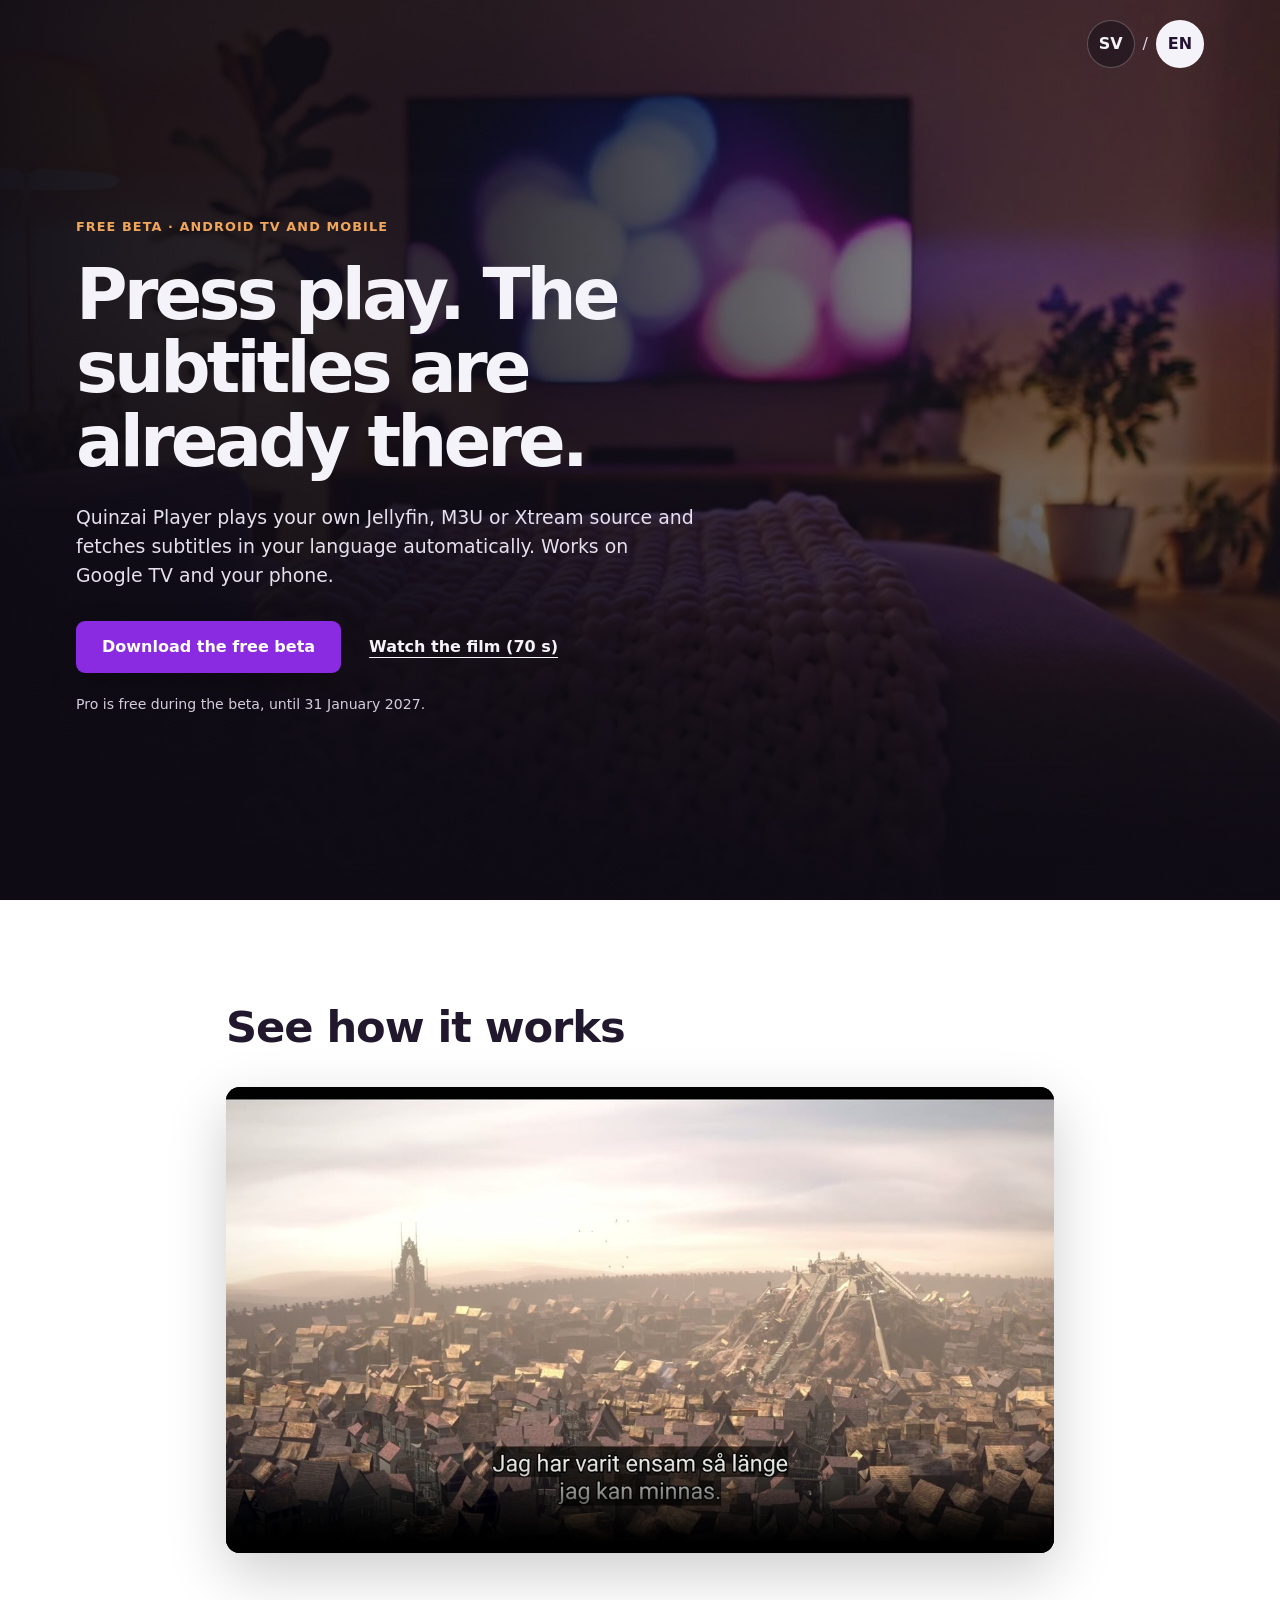
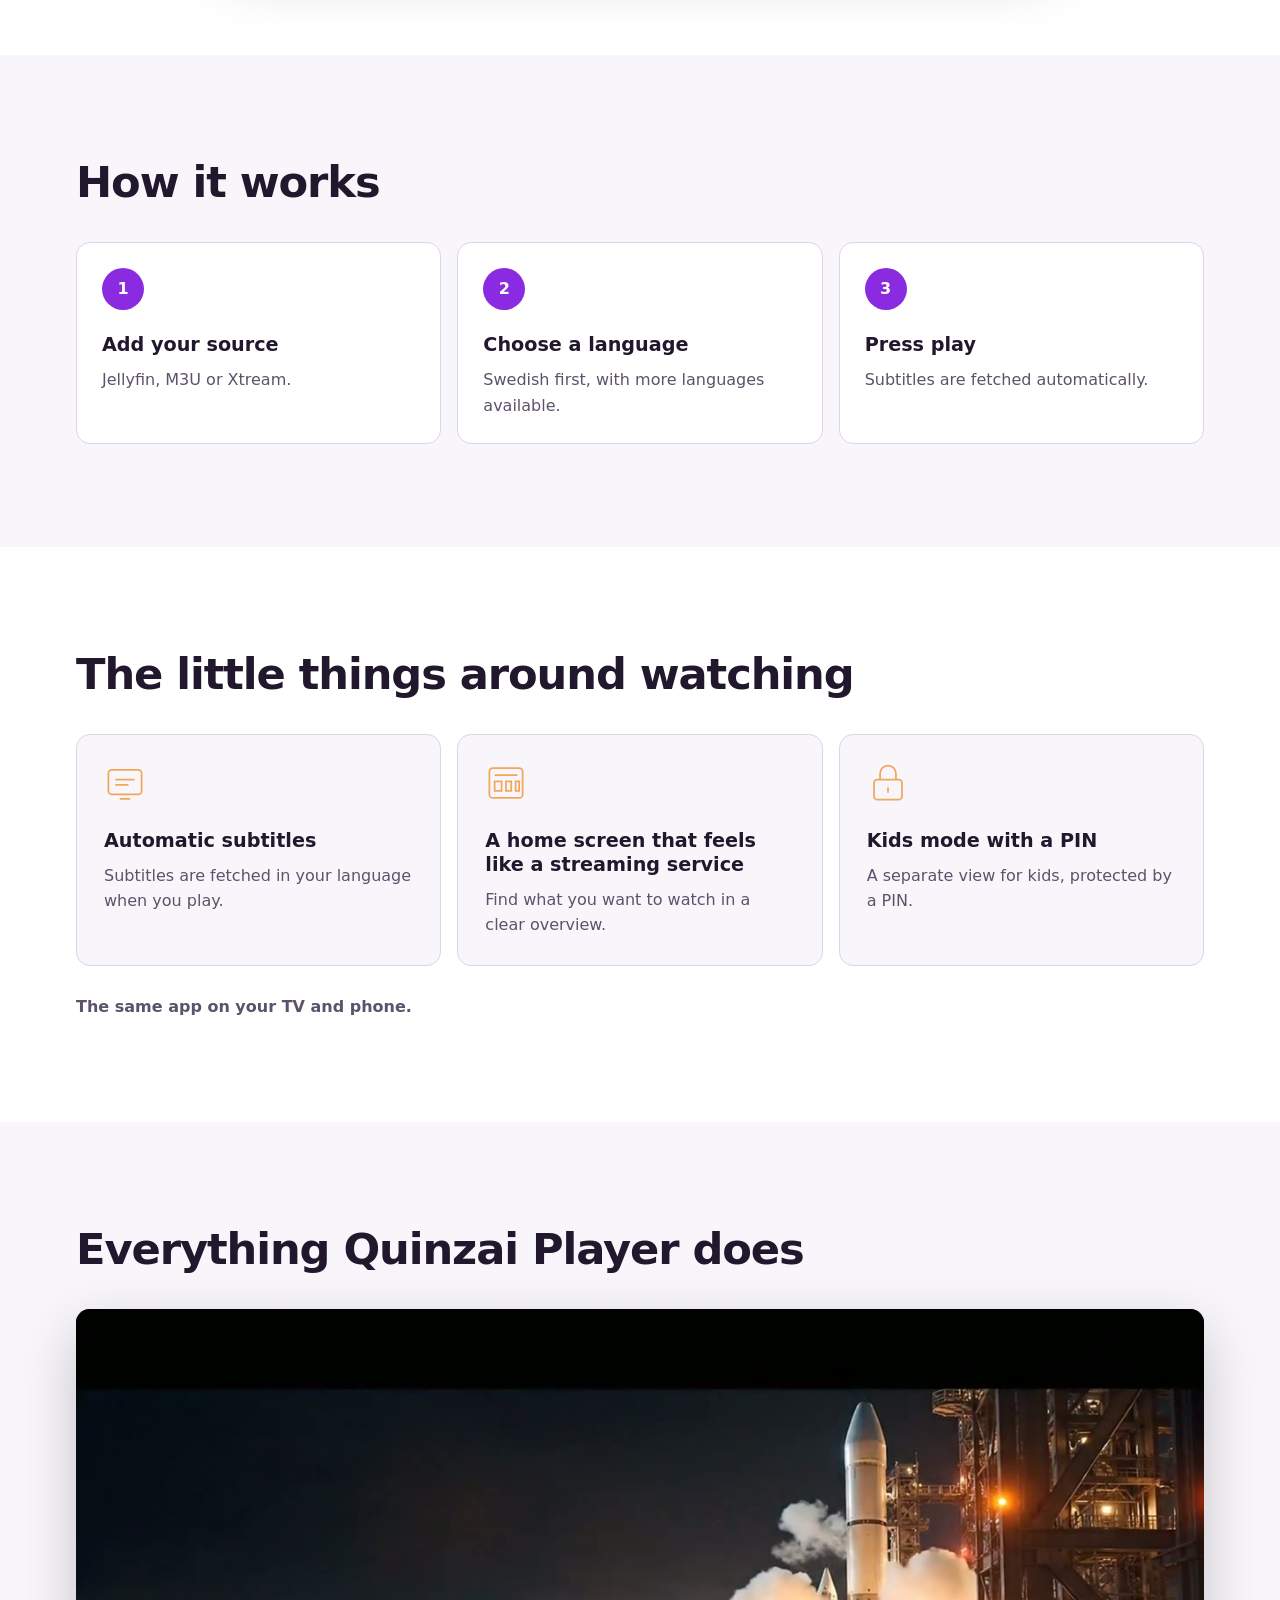
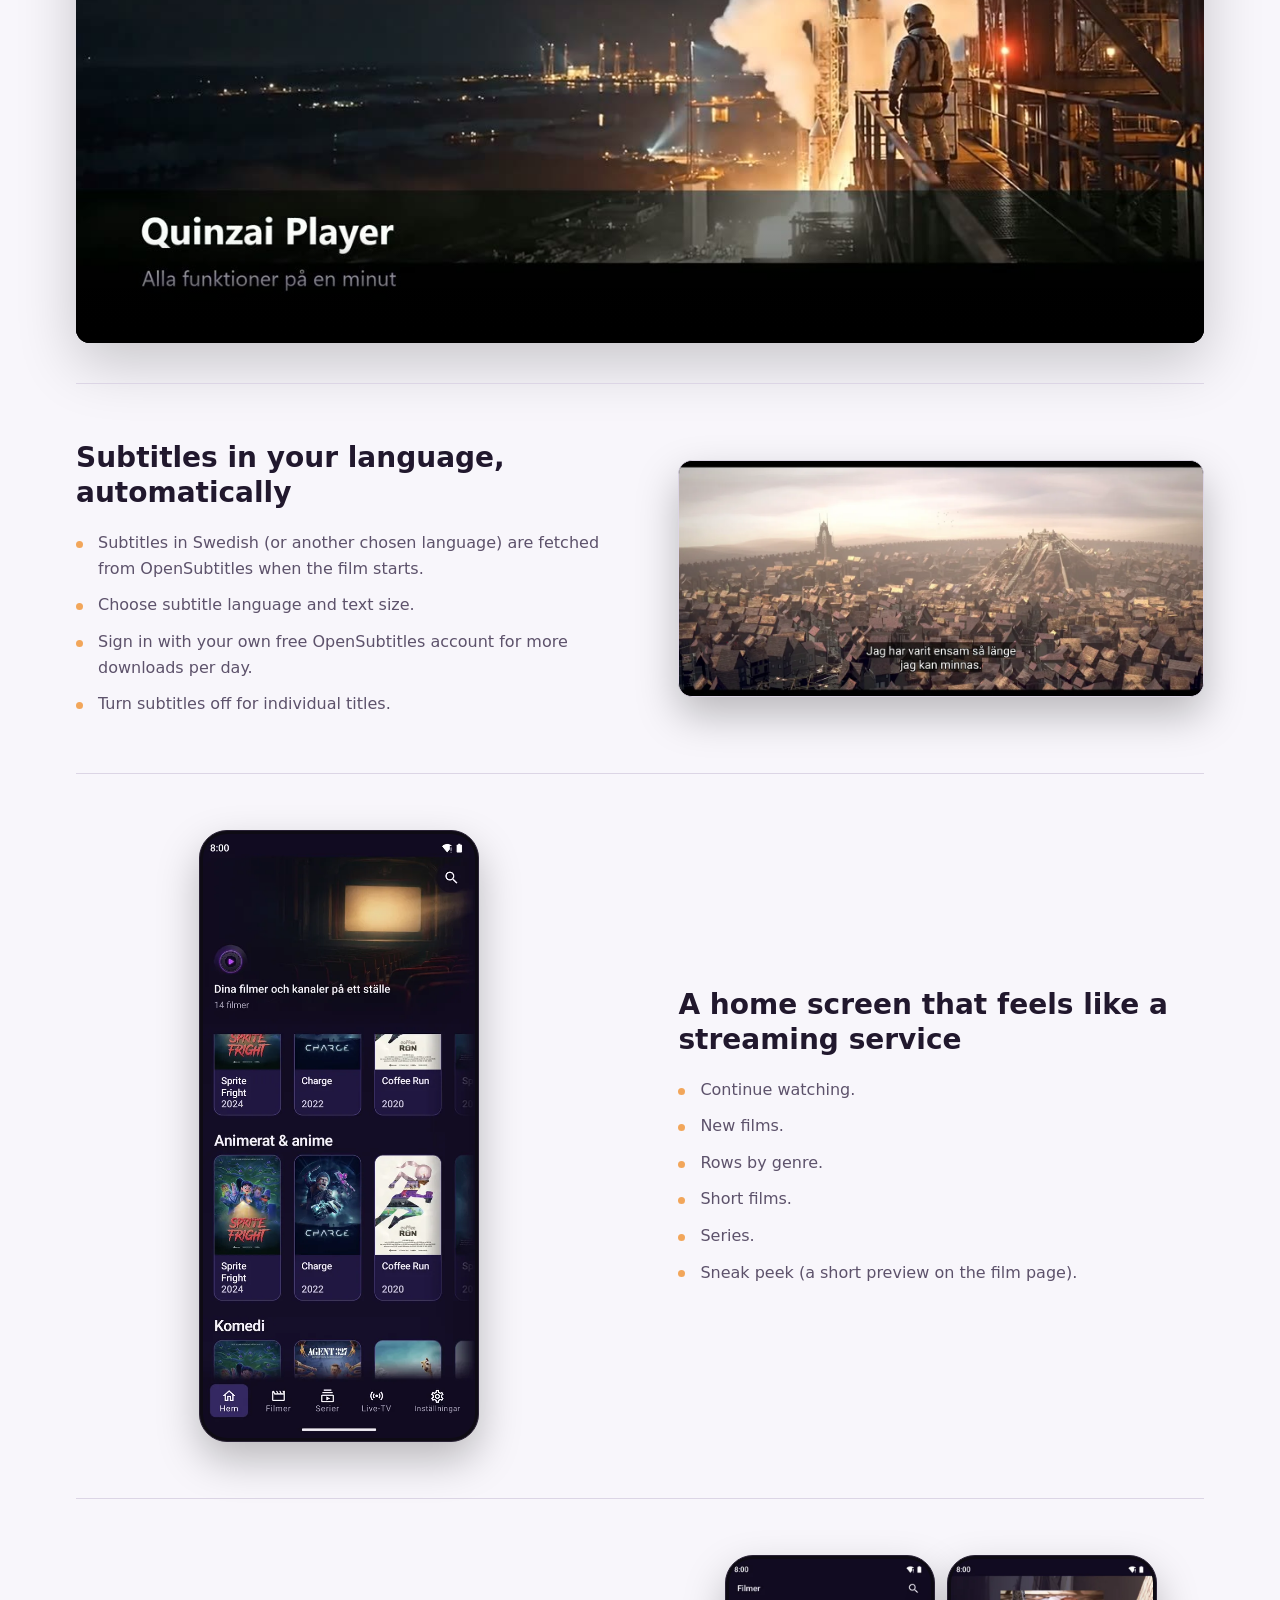
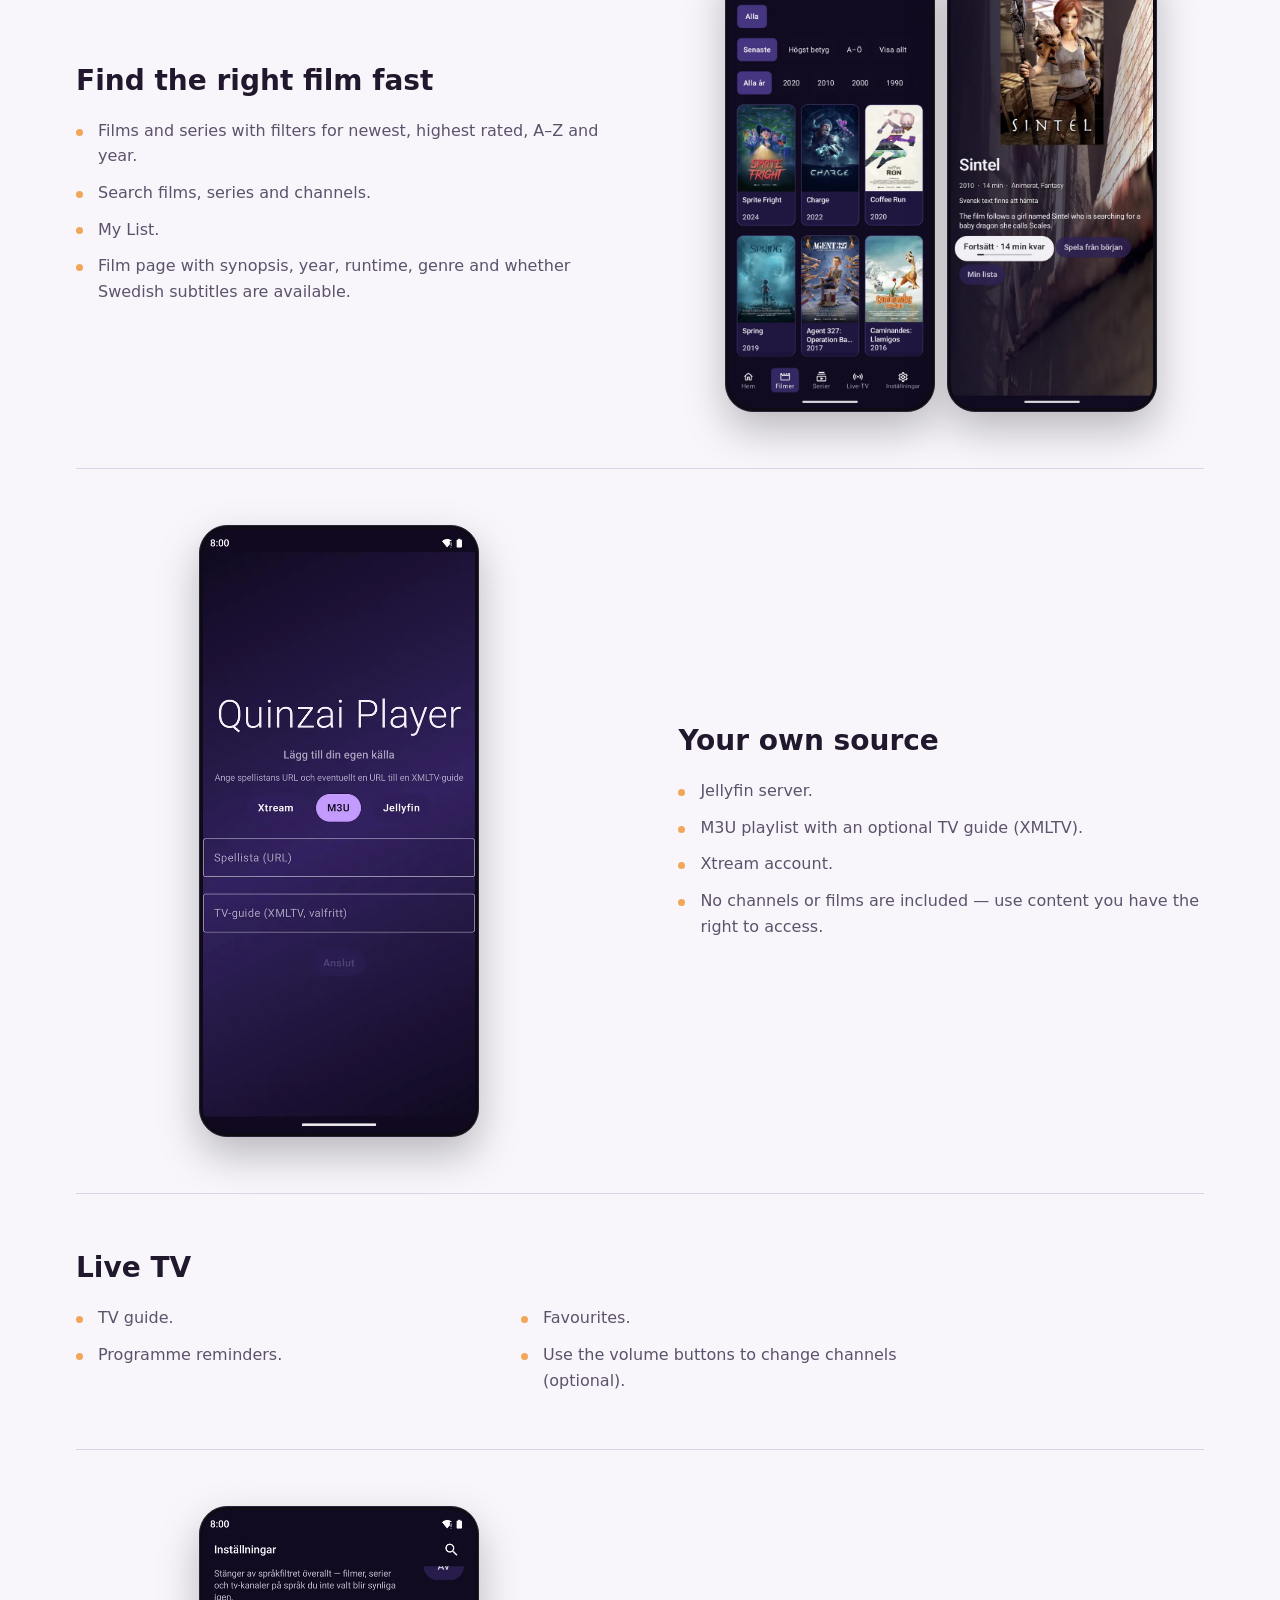
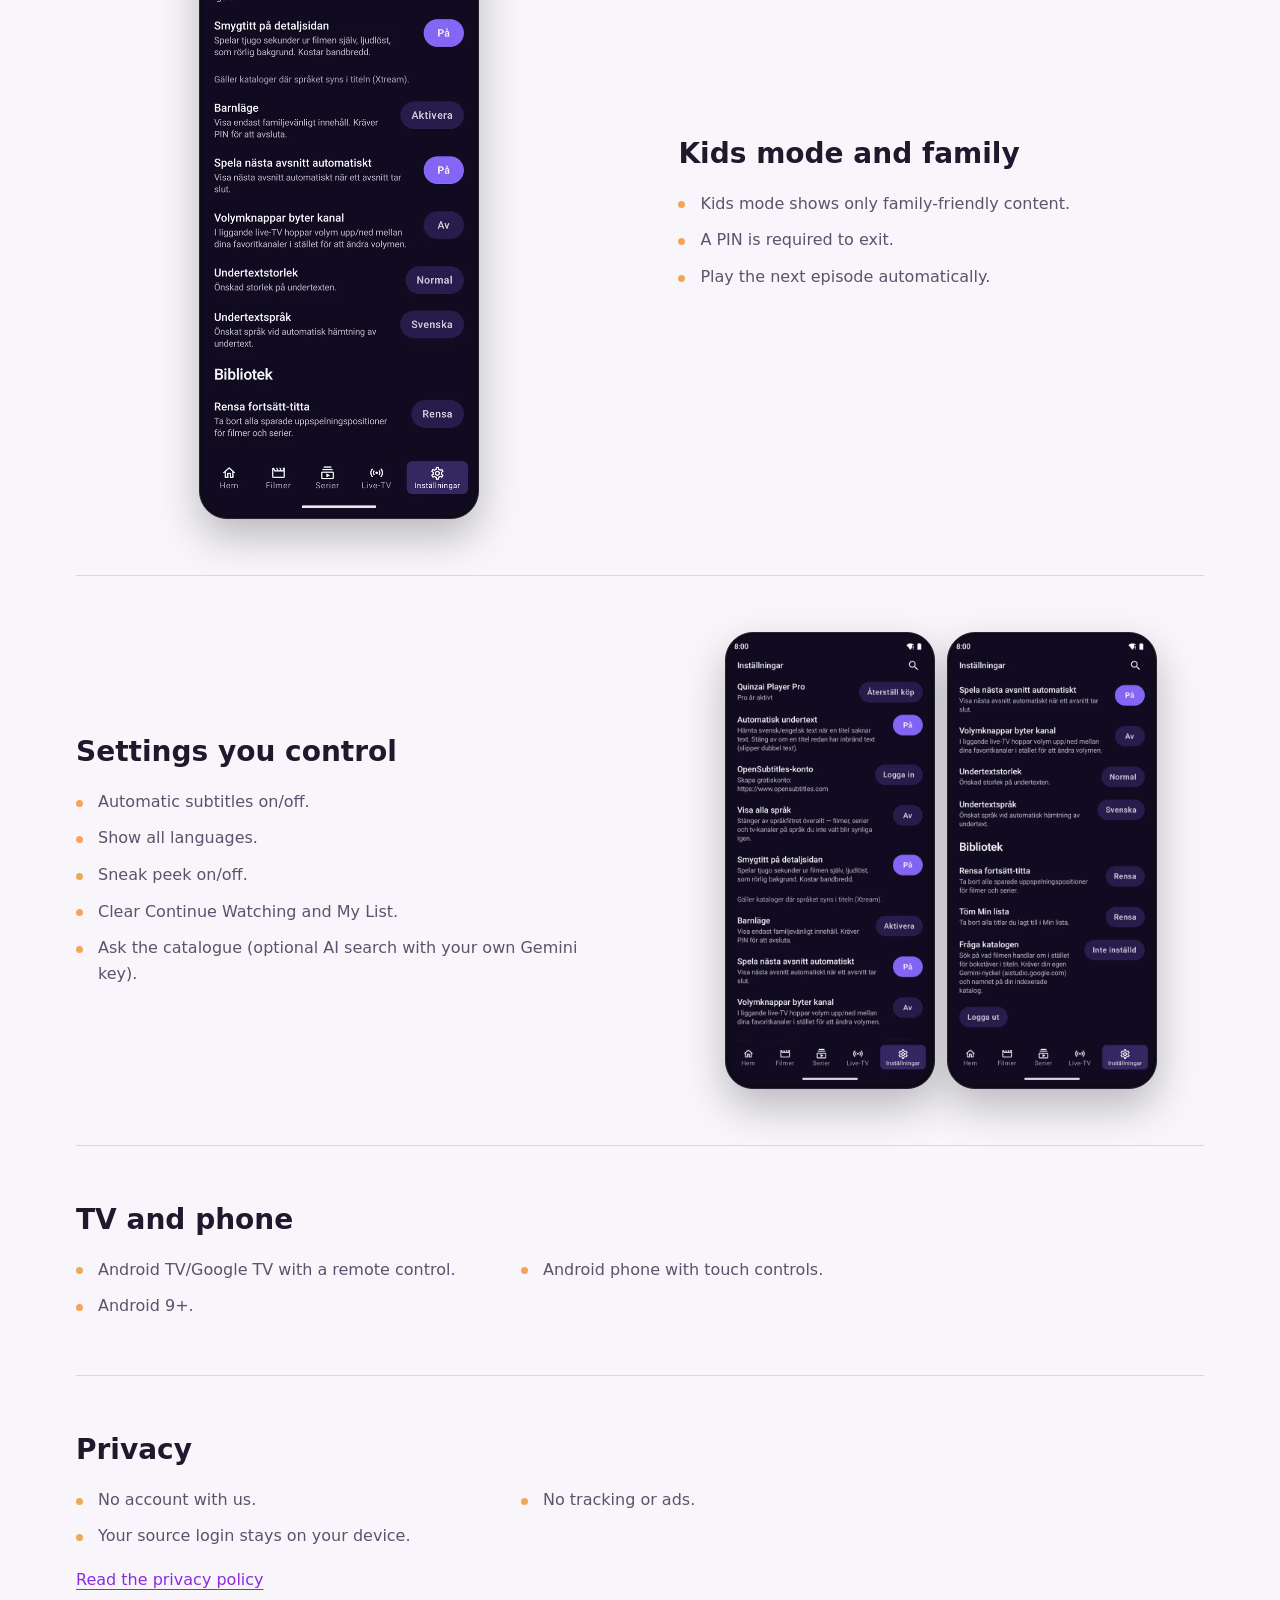
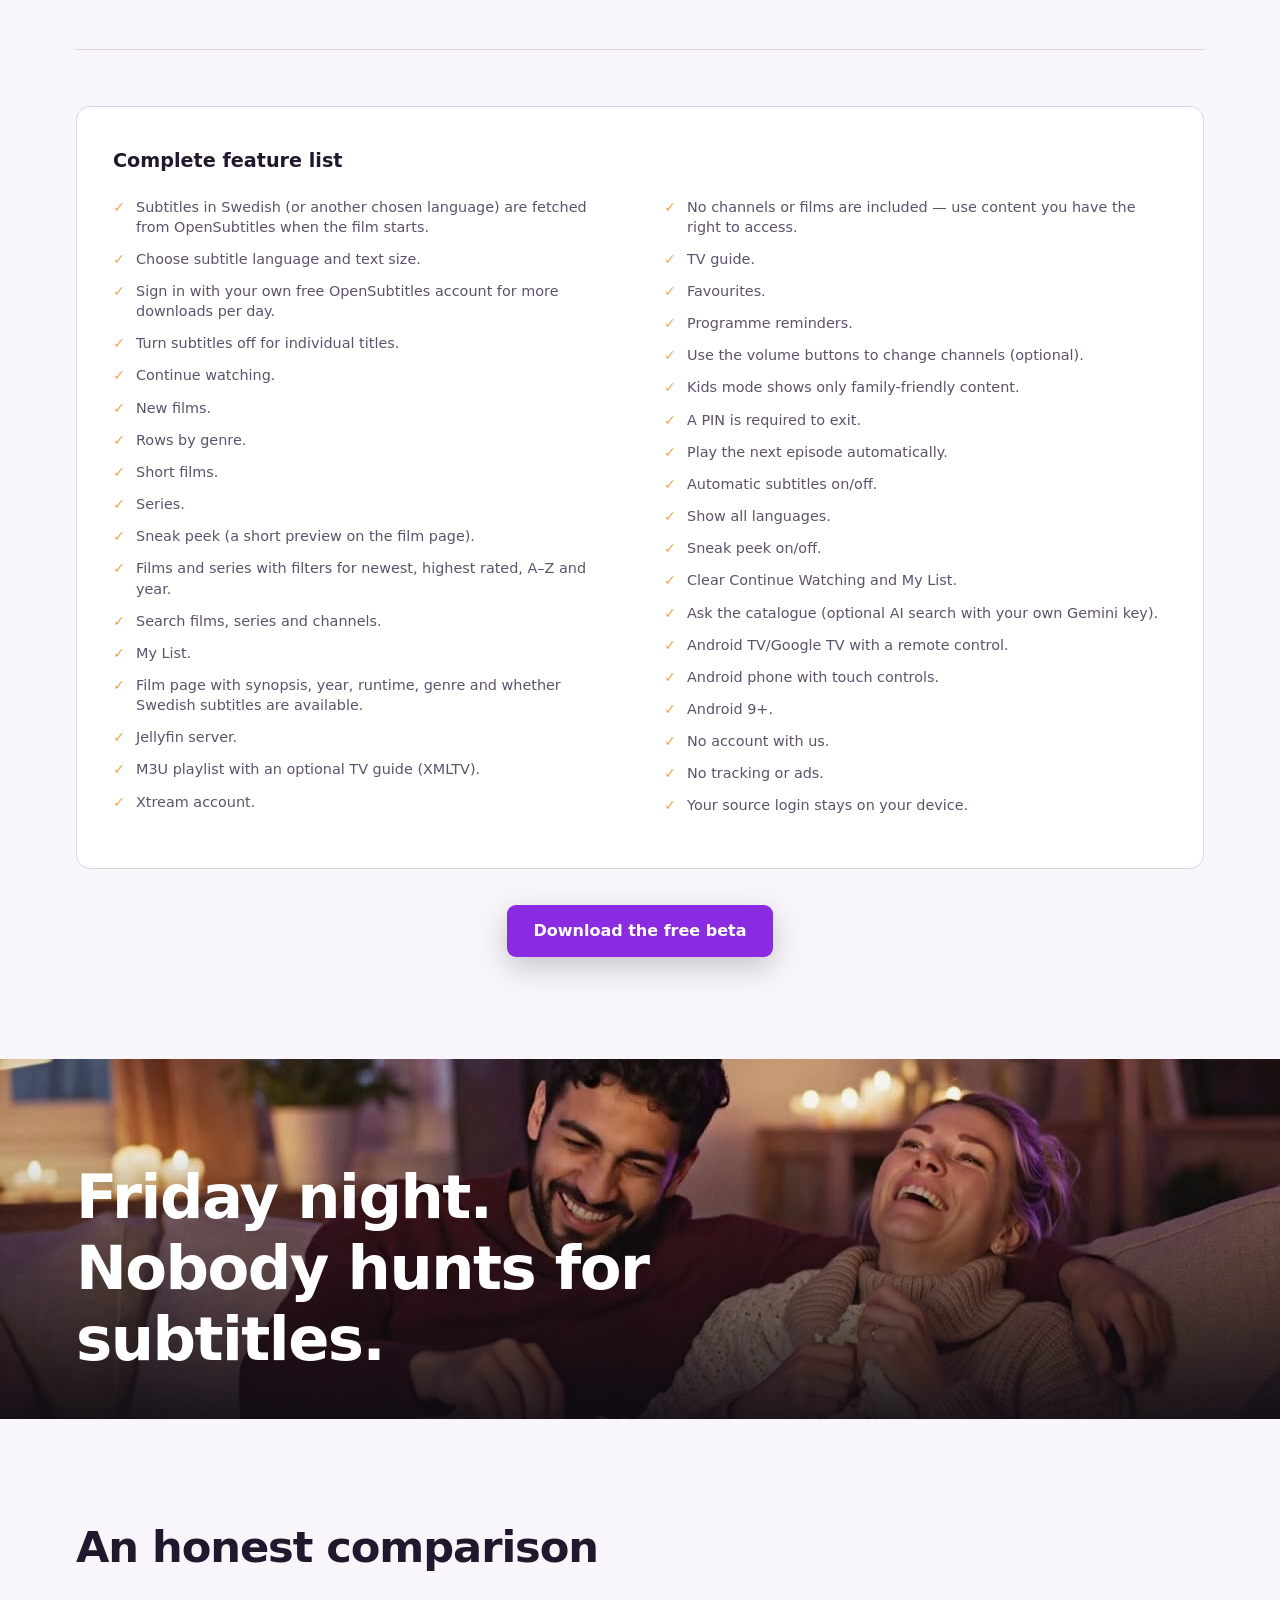
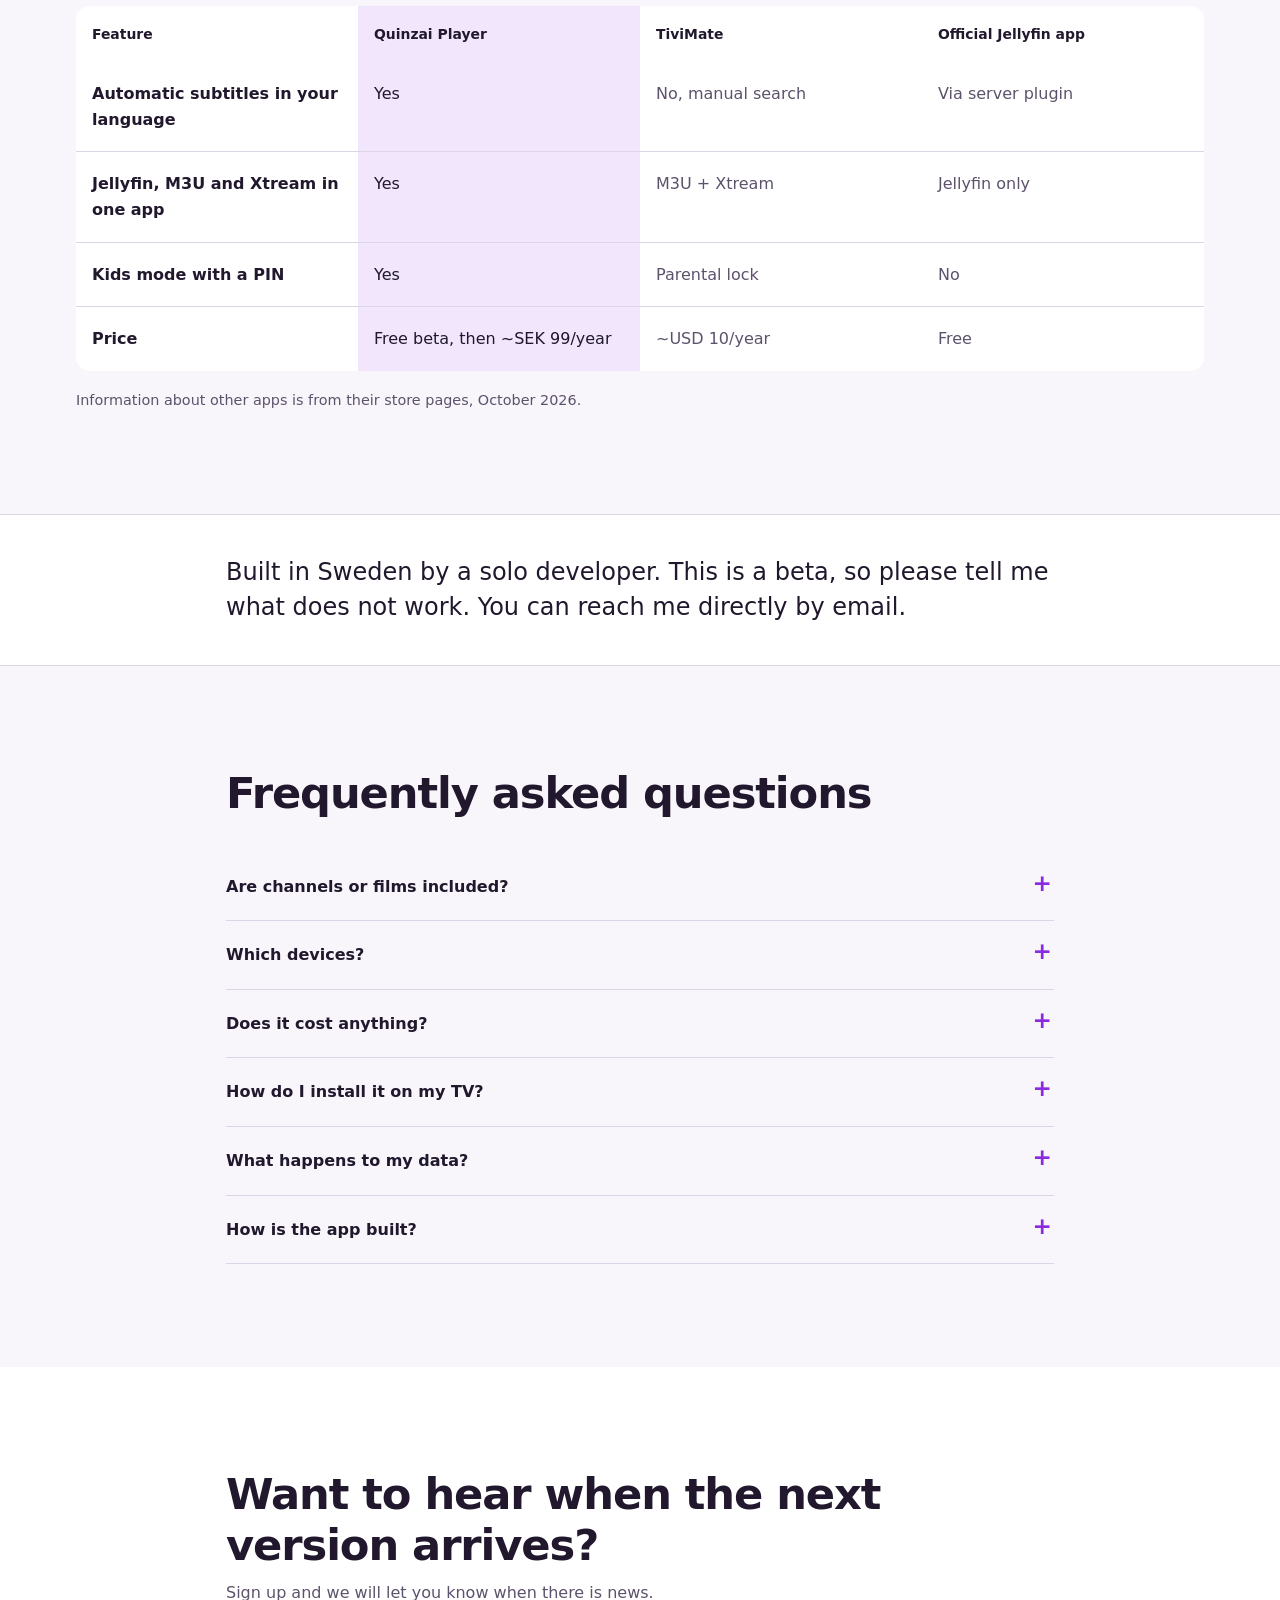
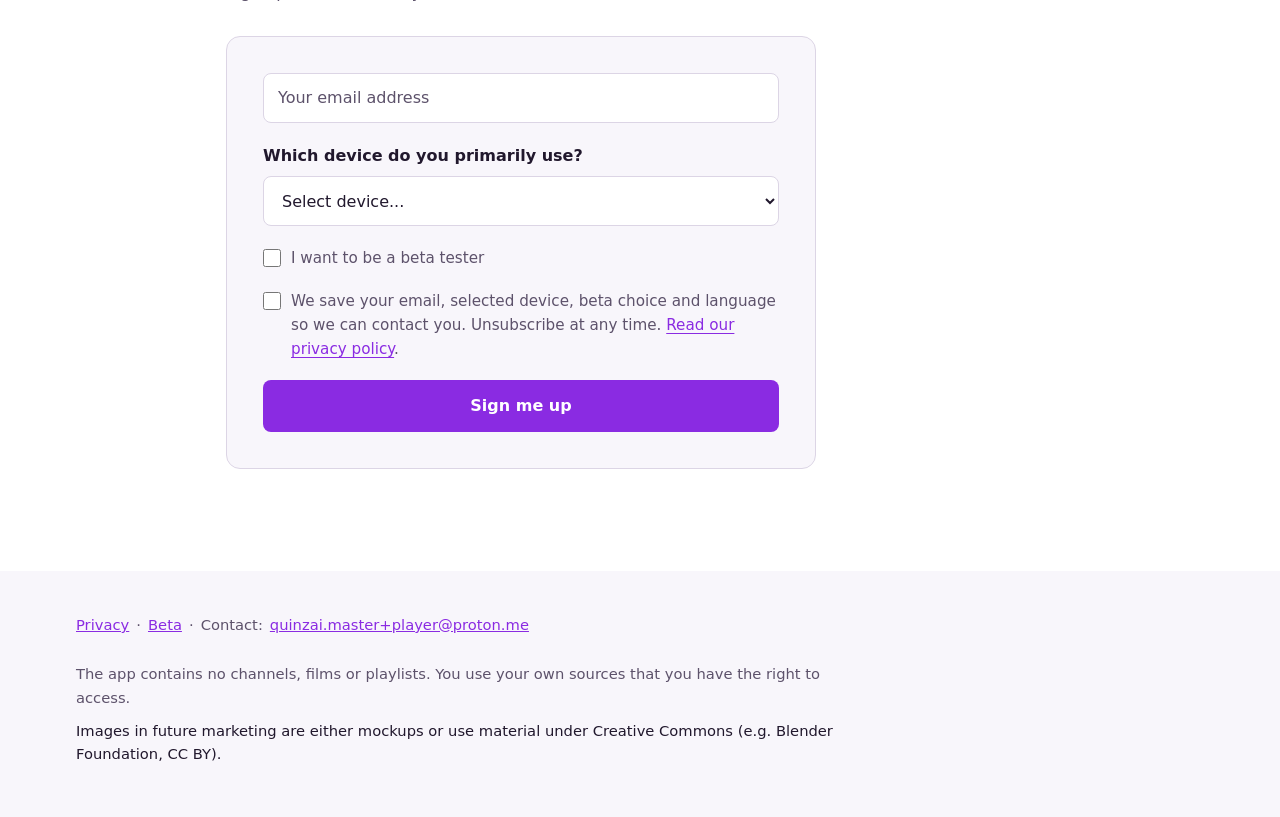
==== commit 870c5714: "Funktionssektion med skärmbilder, funktionsvideo, reklamfilm v8 (sv/en)" ====
--- a/index.html
+++ b/index.html
@@ -62,6 +62,177 @@
                     <article class="benefit-card"><svg viewBox="0 0 48 48" fill="none" stroke="currentColor" stroke-width="2" aria-hidden="true"><rect x="8" y="20" width="32" height="23" rx="4"/><path d="M15 20v-7a9 9 0 0 1 18 0v7M24 29v6"/></svg><h3 data-i18n="benefit3_title">Barnläge med PIN</h3><p data-i18n="benefit3_text">En egen vy för barn, skyddad med PIN.</p></article>
                 </div>
                 <p class="benefits-note" data-i18n="benefits_note">Samma app på TV:n och i mobilen.</p>
+            </div>
+        </section>
+
+        <section class="section features-section" aria-labelledby="features-title">
+            <div class="container">
+                <h2 id="features-title" data-i18n="features_title">Allt Quinzai Player kan</h2>
+                <div class="video-frame features-video">
+                    <video controls preload="none" poster="film/funktioner-poster.jpg" width="1920" height="1080" playsinline>
+                        <source src="film/funktioner-sv.mp4" type="video/mp4">
+                    </video>
+                </div>
+
+                <div class="feature-groups">
+                    <article class="feature-group">
+                        <div class="feature-copy">
+                            <h3 data-i18n="feature1_title">Undertext på ditt språk, automatiskt</h3>
+                            <ul>
+                                <li data-i18n="feature1_1">Svensk (eller annat valt språk) undertext hämtas via OpenSubtitles när filmen startar.</li>
+                                <li data-i18n="feature1_2">Välj undertextspråk och textstorlek.</li>
+                                <li data-i18n="feature1_3">Logga in med eget gratiskonto på OpenSubtitles för fler hämtningar per dag.</li>
+                                <li data-i18n="feature1_4">Stäng av per titel.</li>
+                            </ul>
+                        </div>
+                        <div class="feature-media" data-i18n="feature1_media"><div class="player-frame"><img src="img/funktioner/spelare-svensk-text.webp" alt="Filmspelare med svensk undertext" width="1280" height="576" loading="lazy" decoding="async"></div></div>
+                    </article>
+
+                    <article class="feature-group">
+                        <div class="feature-copy">
+                            <h3 data-i18n="feature2_title">En startsida som känns som en streamingtjänst</h3>
+                            <ul>
+                                <li data-i18n="feature2_1">Fortsätt titta.</li>
+                                <li data-i18n="feature2_2">Nya filmer.</li>
+                                <li data-i18n="feature2_3">Rader per genre.</li>
+                                <li data-i18n="feature2_4">Kortfilmer.</li>
+                                <li data-i18n="feature2_5">Serier.</li>
+                                <li data-i18n="feature2_6">Smygtitt (en kort förhandsvisning på filmsidan).</li>
+                            </ul>
+                        </div>
+                        <div class="feature-media" data-i18n="feature2_media"><div class="phone-frame"><img src="img/funktioner/hem-rader.webp" alt="Startsida med rader för filmer och serier" width="540" height="1200" loading="lazy" decoding="async"></div></div>
+                    </article>
+
+                    <article class="feature-group">
+                        <div class="feature-copy">
+                            <h3 data-i18n="feature3_title">Hitta rätt film snabbt</h3>
+                            <ul>
+                                <li data-i18n="feature3_1">Filmer och serier med filter: senaste, högst betyg, A–Ö och årtal.</li>
+                                <li data-i18n="feature3_2">Sök i filmer, serier och kanaler.</li>
+                                <li data-i18n="feature3_3">Min lista.</li>
+                                <li data-i18n="feature3_4">Filmsida med handling, år, längd, genre och om svensk text finns.</li>
+                            </ul>
+                        </div>
+                        <div class="feature-media feature-media-pair" data-i18n="feature3_media"><div class="phone-frame"><img src="img/funktioner/filmer.webp" alt="Filmöversikt med filter" width="540" height="1200" loading="lazy" decoding="async"></div><div class="phone-frame"><img src="img/funktioner/filmsida.webp" alt="Filmsida med information om filmen" width="540" height="1200" loading="lazy" decoding="async"></div></div>
+                    </article>
+
+                    <article class="feature-group">
+                        <div class="feature-copy">
+                            <h3 data-i18n="feature4_title">Din egen källa</h3>
+                            <ul>
+                                <li data-i18n="feature4_1">Jellyfin-server.</li>
+                                <li data-i18n="feature4_2">M3U-spellista med valfri TV-guide (XMLTV).</li>
+                                <li data-i18n="feature4_3">Xtream-konto.</li>
+                                <li data-i18n="feature4_4">Inga kanaler eller filmer ingår — du använder det du har rätt till.</li>
+                            </ul>
+                        </div>
+                        <div class="feature-media" data-i18n="feature4_media"><div class="phone-frame"><img src="img/funktioner/kallval.webp" alt="Val av egen innehållskälla" width="540" height="1200" loading="lazy" decoding="async"></div></div>
+                    </article>
+
+                    <article class="feature-group feature-group-text-only">
+                        <div class="feature-copy">
+                            <h3 data-i18n="feature5_title">Live-TV</h3>
+                            <ul>
+                                <li data-i18n="feature5_1">TV-tablå.</li>
+                                <li data-i18n="feature5_2">Favoriter.</li>
+                                <li data-i18n="feature5_3">Påminnelser om program.</li>
+                                <li data-i18n="feature5_4">Volymknapparna byter kanal (valfritt).</li>
+                            </ul>
+                        </div>
+                    </article>
+
+                    <article class="feature-group">
+                        <div class="feature-copy">
+                            <h3 data-i18n="feature6_title">Barnläge och familj</h3>
+                            <ul>
+                                <li data-i18n="feature6_1">Barnläge visar bara familjevänligt innehåll.</li>
+                                <li data-i18n="feature6_2">PIN krävs för att lämna.</li>
+                                <li data-i18n="feature6_3">Spela nästa avsnitt automatiskt.</li>
+                            </ul>
+                        </div>
+                        <div class="feature-media" data-i18n="feature6_media"><div class="phone-frame"><img src="img/funktioner/installningar-barnlage.webp" alt="Inställningar för barnläge" width="540" height="1200" loading="lazy" decoding="async"></div></div>
+                    </article>
+
+                    <article class="feature-group">
+                        <div class="feature-copy">
+                            <h3 data-i18n="feature7_title">Inställningar som du styr</h3>
+                            <ul>
+                                <li data-i18n="feature7_1">Automatisk undertext på/av.</li>
+                                <li data-i18n="feature7_2">Visa alla språk.</li>
+                                <li data-i18n="feature7_3">Smygtitt på/av.</li>
+                                <li data-i18n="feature7_4">Rensa fortsätt-titta och Min lista.</li>
+                                <li data-i18n="feature7_5">Fråga katalogen (valfri AI-sökning med din egen Gemini-nyckel).</li>
+                            </ul>
+                        </div>
+                        <div class="feature-media feature-media-pair" data-i18n="feature7_media"><div class="phone-frame"><img src="img/funktioner/installningar-undertext.webp" alt="Inställningar för undertexter" width="540" height="1200" loading="lazy" decoding="async"></div><div class="phone-frame"><img src="img/funktioner/installningar-bibliotek.webp" alt="Inställningar för biblioteket" width="540" height="1200" loading="lazy" decoding="async"></div></div>
+                    </article>
+
+                    <article class="feature-group feature-group-text-only">
+                        <div class="feature-copy">
+                            <h3 data-i18n="feature8_title">TV och mobil</h3>
+                            <ul>
+                                <li data-i18n="feature8_1">Android TV/Google TV med fjärrkontroll.</li>
+                                <li data-i18n="feature8_2">Android-telefon med touch.</li>
+                                <li data-i18n="feature8_3">Android 9+.</li>
+                            </ul>
+                        </div>
+                    </article>
+
+                    <article class="feature-group feature-group-text-only">
+                        <div class="feature-copy">
+                            <h3 data-i18n="feature9_title">Integritet</h3>
+                            <ul>
+                                <li data-i18n="feature9_1">Inget konto hos oss.</li>
+                                <li data-i18n="feature9_2">Ingen spårning eller reklam.</li>
+                                <li data-i18n="feature9_3">Inloggningen till din källa stannar på enheten.</li>
+                            </ul>
+                            <a href="privacy.html" data-i18n="features_privacy">Läs integritetspolicyn</a>
+                        </div>
+                    </article>
+                </div>
+
+                <div class="features-all">
+                    <h3 data-i18n="features_all_title">Komplett funktionslista</h3>
+                    <ul class="features-checklist">
+                        <li data-i18n="feature1_1">Svensk (eller annat valt språk) undertext hämtas via OpenSubtitles när filmen startar.</li>
+                        <li data-i18n="feature1_2">Välj undertextspråk och textstorlek.</li>
+                        <li data-i18n="feature1_3">Logga in med eget gratiskonto på OpenSubtitles för fler hämtningar per dag.</li>
+                        <li data-i18n="feature1_4">Stäng av per titel.</li>
+                        <li data-i18n="feature2_1">Fortsätt titta.</li>
+                        <li data-i18n="feature2_2">Nya filmer.</li>
+                        <li data-i18n="feature2_3">Rader per genre.</li>
+                        <li data-i18n="feature2_4">Kortfilmer.</li>
+                        <li data-i18n="feature2_5">Serier.</li>
+                        <li data-i18n="feature2_6">Smygtitt (en kort förhandsvisning på filmsidan).</li>
+                        <li data-i18n="feature3_1">Filmer och serier med filter: senaste, högst betyg, A–Ö och årtal.</li>
+                        <li data-i18n="feature3_2">Sök i filmer, serier och kanaler.</li>
+                        <li data-i18n="feature3_3">Min lista.</li>
+                        <li data-i18n="feature3_4">Filmsida med handling, år, längd, genre och om svensk text finns.</li>
+                        <li data-i18n="feature4_1">Jellyfin-server.</li>
+                        <li data-i18n="feature4_2">M3U-spellista med valfri TV-guide (XMLTV).</li>
+                        <li data-i18n="feature4_3">Xtream-konto.</li>
+                        <li data-i18n="feature4_4">Inga kanaler eller filmer ingår — du använder det du har rätt till.</li>
+                        <li data-i18n="feature5_1">TV-tablå.</li>
+                        <li data-i18n="feature5_2">Favoriter.</li>
+                        <li data-i18n="feature5_3">Påminnelser om program.</li>
+                        <li data-i18n="feature5_4">Volymknapparna byter kanal (valfritt).</li>
+                        <li data-i18n="feature6_1">Barnläge visar bara familjevänligt innehåll.</li>
+                        <li data-i18n="feature6_2">PIN krävs för att lämna.</li>
+                        <li data-i18n="feature6_3">Spela nästa avsnitt automatiskt.</li>
+                        <li data-i18n="feature7_1">Automatisk undertext på/av.</li>
+                        <li data-i18n="feature7_2">Visa alla språk.</li>
+                        <li data-i18n="feature7_3">Smygtitt på/av.</li>
+                        <li data-i18n="feature7_4">Rensa fortsätt-titta och Min lista.</li>
+                        <li data-i18n="feature7_5">Fråga katalogen (valfri AI-sökning med din egen Gemini-nyckel).</li>
+                        <li data-i18n="feature8_1">Android TV/Google TV med fjärrkontroll.</li>
+                        <li data-i18n="feature8_2">Android-telefon med touch.</li>
+                        <li data-i18n="feature8_3">Android 9+.</li>
+                        <li data-i18n="feature9_1">Inget konto hos oss.</li>
+                        <li data-i18n="feature9_2">Ingen spårning eller reklam.</li>
+                        <li data-i18n="feature9_3">Inloggningen till din källa stannar på enheten.</li>
+                    </ul>
+                </div>
+                <div class="features-cta"><a class="button button-primary" href="beta.html" data-i18n="features_cta">Ladda ner betan gratis</a></div>
             </div>
         </section>
 
@@ -150,6 +321,61 @@
                         "benefit3_title": "Barnläge med PIN",
                         "benefit3_text": "En egen vy för barn, skyddad med PIN.",
                         "benefits_note": "Samma app på TV:n och i mobilen.",
+                        "features_title": "Allt Quinzai Player kan",
+                        "feature1_title": "Undertext på ditt språk, automatiskt",
+                        "feature1_1": "Svensk (eller annat valt språk) undertext hämtas via OpenSubtitles när filmen startar.",
+                        "feature1_2": "Välj undertextspråk och textstorlek.",
+                        "feature1_3": "Logga in med eget gratiskonto på OpenSubtitles för fler hämtningar per dag.",
+                        "feature1_4": "Stäng av per titel.",
+                        "feature1_media": "<div class=\"player-frame\"><img src=\"img/funktioner/spelare-svensk-text.webp\" alt=\"Filmspelare med svensk undertext\" width=\"1280\" height=\"576\" loading=\"lazy\" decoding=\"async\"></div>",
+                        "feature2_title": "En startsida som känns som en streamingtjänst",
+                        "feature2_1": "Fortsätt titta.",
+                        "feature2_2": "Nya filmer.",
+                        "feature2_3": "Rader per genre.",
+                        "feature2_4": "Kortfilmer.",
+                        "feature2_5": "Serier.",
+                        "feature2_6": "Smygtitt (en kort förhandsvisning på filmsidan).",
+                        "feature2_media": "<div class=\"phone-frame\"><img src=\"img/funktioner/hem-rader.webp\" alt=\"Startsida med rader för filmer och serier\" width=\"540\" height=\"1200\" loading=\"lazy\" decoding=\"async\"></div>",
+                        "feature3_title": "Hitta rätt film snabbt",
+                        "feature3_1": "Filmer och serier med filter: senaste, högst betyg, A–Ö och årtal.",
+                        "feature3_2": "Sök i filmer, serier och kanaler.",
+                        "feature3_3": "Min lista.",
+                        "feature3_4": "Filmsida med handling, år, längd, genre och om svensk text finns.",
+                        "feature3_media": "<div class=\"phone-frame\"><img src=\"img/funktioner/filmer.webp\" alt=\"Filmöversikt med filter\" width=\"540\" height=\"1200\" loading=\"lazy\" decoding=\"async\"></div><div class=\"phone-frame\"><img src=\"img/funktioner/filmsida.webp\" alt=\"Filmsida med information om filmen\" width=\"540\" height=\"1200\" loading=\"lazy\" decoding=\"async\"></div>",
+                        "feature4_title": "Din egen källa",
+                        "feature4_1": "Jellyfin-server.",
+                        "feature4_2": "M3U-spellista med valfri TV-guide (XMLTV).",
+                        "feature4_3": "Xtream-konto.",
+                        "feature4_4": "Inga kanaler eller filmer ingår — du använder det du har rätt till.",
+                        "feature4_media": "<div class=\"phone-frame\"><img src=\"img/funktioner/kallval.webp\" alt=\"Val av egen innehållskälla\" width=\"540\" height=\"1200\" loading=\"lazy\" decoding=\"async\"></div>",
+                        "feature5_title": "Live-TV",
+                        "feature5_1": "TV-tablå.",
+                        "feature5_2": "Favoriter.",
+                        "feature5_3": "Påminnelser om program.",
+                        "feature5_4": "Volymknapparna byter kanal (valfritt).",
+                        "feature6_title": "Barnläge och familj",
+                        "feature6_1": "Barnläge visar bara familjevänligt innehåll.",
+                        "feature6_2": "PIN krävs för att lämna.",
+                        "feature6_3": "Spela nästa avsnitt automatiskt.",
+                        "feature6_media": "<div class=\"phone-frame\"><img src=\"img/funktioner/installningar-barnlage.webp\" alt=\"Inställningar för barnläge\" width=\"540\" height=\"1200\" loading=\"lazy\" decoding=\"async\"></div>",
+                        "feature7_title": "Inställningar som du styr",
+                        "feature7_1": "Automatisk undertext på/av.",
+                        "feature7_2": "Visa alla språk.",
+                        "feature7_3": "Smygtitt på/av.",
+                        "feature7_4": "Rensa fortsätt-titta och Min lista.",
+                        "feature7_5": "Fråga katalogen (valfri AI-sökning med din egen Gemini-nyckel).",
+                        "feature7_media": "<div class=\"phone-frame\"><img src=\"img/funktioner/installningar-undertext.webp\" alt=\"Inställningar för undertexter\" width=\"540\" height=\"1200\" loading=\"lazy\" decoding=\"async\"></div><div class=\"phone-frame\"><img src=\"img/funktioner/installningar-bibliotek.webp\" alt=\"Inställningar för biblioteket\" width=\"540\" height=\"1200\" loading=\"lazy\" decoding=\"async\"></div>",
+                        "feature8_title": "TV och mobil",
+                        "feature8_1": "Android TV/Google TV med fjärrkontroll.",
+                        "feature8_2": "Android-telefon med touch.",
+                        "feature8_3": "Android 9+.",
+                        "feature9_title": "Integritet",
+                        "feature9_1": "Inget konto hos oss.",
+                        "feature9_2": "Ingen spårning eller reklam.",
+                        "feature9_3": "Inloggningen till din källa stannar på enheten.",
+                        "features_privacy": "Läs integritetspolicyn",
+                        "features_all_title": "Komplett funktionslista",
+                        "features_cta": "Ladda ner betan gratis",
                         "mood_text": "Fredagskväll. Ingen letar undertext.",
                         "compare_title": "En ärlig jämförelse",
                         "compare_feature": "Funktion",
@@ -234,6 +460,61 @@
                         "benefit3_title": "Kids mode with a PIN",
                         "benefit3_text": "A separate view for kids, protected by a PIN.",
                         "benefits_note": "The same app on your TV and phone.",
+                        "features_title": "Everything Quinzai Player does",
+                        "feature1_title": "Subtitles in your language, automatically",
+                        "feature1_1": "Subtitles in Swedish (or another chosen language) are fetched from OpenSubtitles when the film starts.",
+                        "feature1_2": "Choose subtitle language and text size.",
+                        "feature1_3": "Sign in with your own free OpenSubtitles account for more downloads per day.",
+                        "feature1_4": "Turn subtitles off for individual titles.",
+                        "feature1_media": "<div class=\"player-frame\"><img src=\"img/funktioner/spelare-svensk-text.webp\" alt=\"Film player with Swedish subtitles\" width=\"1280\" height=\"576\" loading=\"lazy\" decoding=\"async\"></div>",
+                        "feature2_title": "A home screen that feels like a streaming service",
+                        "feature2_1": "Continue watching.",
+                        "feature2_2": "New films.",
+                        "feature2_3": "Rows by genre.",
+                        "feature2_4": "Short films.",
+                        "feature2_5": "Series.",
+                        "feature2_6": "Sneak peek (a short preview on the film page).",
+                        "feature2_media": "<div class=\"phone-frame\"><img src=\"img/funktioner/hem-rader.webp\" alt=\"Home screen with rows of films and series\" width=\"540\" height=\"1200\" loading=\"lazy\" decoding=\"async\"></div>",
+                        "feature3_title": "Find the right film fast",
+                        "feature3_1": "Films and series with filters for newest, highest rated, A–Z and year.",
+                        "feature3_2": "Search films, series and channels.",
+                        "feature3_3": "My List.",
+                        "feature3_4": "Film page with synopsis, year, runtime, genre and whether Swedish subtitles are available.",
+                        "feature3_media": "<div class=\"phone-frame\"><img src=\"img/funktioner/filmer.webp\" alt=\"Film catalogue with filters\" width=\"540\" height=\"1200\" loading=\"lazy\" decoding=\"async\"></div><div class=\"phone-frame\"><img src=\"img/funktioner/filmsida.webp\" alt=\"Film page with information about the film\" width=\"540\" height=\"1200\" loading=\"lazy\" decoding=\"async\"></div>",
+                        "feature4_title": "Your own source",
+                        "feature4_1": "Jellyfin server.",
+                        "feature4_2": "M3U playlist with an optional TV guide (XMLTV).",
+                        "feature4_3": "Xtream account.",
+                        "feature4_4": "No channels or films are included — use content you have the right to access.",
+                        "feature4_media": "<div class=\"phone-frame\"><img src=\"img/funktioner/kallval.webp\" alt=\"Choosing your own content source\" width=\"540\" height=\"1200\" loading=\"lazy\" decoding=\"async\"></div>",
+                        "feature5_title": "Live TV",
+                        "feature5_1": "TV guide.",
+                        "feature5_2": "Favourites.",
+                        "feature5_3": "Programme reminders.",
+                        "feature5_4": "Use the volume buttons to change channels (optional).",
+                        "feature6_title": "Kids mode and family",
+                        "feature6_1": "Kids mode shows only family-friendly content.",
+                        "feature6_2": "A PIN is required to exit.",
+                        "feature6_3": "Play the next episode automatically.",
+                        "feature6_media": "<div class=\"phone-frame\"><img src=\"img/funktioner/installningar-barnlage.webp\" alt=\"Kids mode settings\" width=\"540\" height=\"1200\" loading=\"lazy\" decoding=\"async\"></div>",
+                        "feature7_title": "Settings you control",
+                        "feature7_1": "Automatic subtitles on/off.",
+                        "feature7_2": "Show all languages.",
+                        "feature7_3": "Sneak peek on/off.",
+                        "feature7_4": "Clear Continue Watching and My List.",
+                        "feature7_5": "Ask the catalogue (optional AI search with your own Gemini key).",
+                        "feature7_media": "<div class=\"phone-frame\"><img src=\"img/funktioner/installningar-undertext.webp\" alt=\"Subtitle settings\" width=\"540\" height=\"1200\" loading=\"lazy\" decoding=\"async\"></div><div class=\"phone-frame\"><img src=\"img/funktioner/installningar-bibliotek.webp\" alt=\"Library settings\" width=\"540\" height=\"1200\" loading=\"lazy\" decoding=\"async\"></div>",
+                        "feature8_title": "TV and phone",
+                        "feature8_1": "Android TV/Google TV with a remote control.",
+                        "feature8_2": "Android phone with touch controls.",
+                        "feature8_3": "Android 9+.",
+                        "feature9_title": "Privacy",
+                        "feature9_1": "No account with us.",
+                        "feature9_2": "No tracking or ads.",
+                        "feature9_3": "Your source login stays on your device.",
+                        "features_privacy": "Read the privacy policy",
+                        "features_all_title": "Complete feature list",
+                        "features_cta": "Download the free beta",
                         "mood_text": "Friday night. Nobody hunts for subtitles.",
                         "compare_title": "An honest comparison",
                         "compare_feature": "Feature",
--- a/style.css
+++ b/style.css
@@ -70,6 +70,29 @@
 .benefit-card svg { display: block; width: 42px; height: 42px; margin-bottom: 25px; color: var(--warm); }
 .benefits-note { margin: 28px 0 0; color: var(--text-muted); font-weight: 650; }
 
+.features-section { background: var(--bg); }
+.feature-groups { border-top: 1px solid var(--border); }
+.feature-group { display: grid; gap: 28px; padding-block: 40px; border-bottom: 1px solid var(--border); }
+.feature-copy { min-width: 0; }
+.feature-copy h3 { font-size: clamp(1.35rem, 3vw, 1.75rem); margin-bottom: 20px; }
+.feature-copy ul { list-style: none; padding: 0; margin: 0; }
+.feature-copy li { position: relative; padding-left: 22px; margin-bottom: 11px; color: var(--text-muted); overflow-wrap: anywhere; }
+.feature-copy li:last-child { margin-bottom: 0; }
+.feature-copy li::before { content: ''; position: absolute; top: .68em; left: 0; width: 7px; height: 7px; border-radius: 50%; background: var(--warm); }
+.feature-copy > a { display: inline-block; margin-top: 18px; text-underline-offset: 4px; }
+.feature-media { display: flex; align-items: center; justify-content: center; gap: 12px; min-width: 0; }
+.phone-frame { flex: 0 1 240px; width: 100%; max-width: 240px; padding: 3px; overflow: hidden; border: 1px solid #2A2236; border-radius: 28px; background: #0E0B14; box-shadow: 0 18px 42px rgba(0,0,0,.25); }
+.phone-frame img { display: block; width: 100%; height: auto; border-radius: 24px; }
+.feature-media-pair .phone-frame { flex-basis: 150px; max-width: calc((100% - 12px) / 2); }
+.player-frame { width: 100%; overflow: hidden; border: 1px solid var(--border); border-radius: 14px; background: #0E0B14; box-shadow: 0 18px 42px rgba(0,0,0,.25); }
+.player-frame img { display: block; width: 100%; height: auto; }
+.features-all { padding: 42px clamp(18px, 4vw, 36px); margin-top: 56px; border: 1px solid var(--border); border-radius: 14px; background: var(--bg-card); }
+.features-all h3 { margin-bottom: 24px; }
+.features-checklist { columns: 2; column-gap: clamp(14px, 4vw, 48px); list-style: none; padding: 0; margin: 0; }
+.features-checklist li { position: relative; break-inside: avoid; padding-left: 23px; margin-bottom: 12px; font-size: .9rem; line-height: 1.4; color: var(--text-muted); overflow-wrap: anywhere; }
+.features-checklist li::before { content: '✓'; position: absolute; left: 0; top: 0; color: var(--warm); font-weight: 800; }
+.features-cta { display: flex; justify-content: center; margin-top: 36px; }
+
 .mood-section { position: relative; min-height: 360px; overflow: hidden; background: #1A1524; }
 .mood-section img { position: absolute; inset: 0; width: 100%; height: 100%; object-fit: cover; object-position: center; }
 .mood-overlay { position: relative; display: flex; align-items: end; min-height: 360px; padding-block: 90px 44px; background: linear-gradient(0deg, rgba(14,11,20,.91), rgba(14,11,20,.04) 75%); }
@@ -122,6 +145,13 @@
 
 @media (min-width: 720px) {
     .steps-grid, .benefits-grid { grid-template-columns: repeat(3, minmax(0, 1fr)); }
+    .feature-group { grid-template-columns: minmax(0, 1fr) minmax(0, 1fr); align-items: center; gap: clamp(32px, 6vw, 80px); padding-block: 56px; }
+    .feature-group:nth-child(even) .feature-copy { grid-column: 2; grid-row: 1; }
+    .feature-group:nth-child(even) .feature-media { grid-column: 1; grid-row: 1; }
+    .feature-group-text-only .feature-copy, .feature-group-text-only:nth-child(even) .feature-copy { grid-column: 1 / -1; max-width: 850px; }
+    .feature-group-text-only .feature-copy ul { display: grid; grid-template-columns: repeat(2, minmax(0, 1fr)); column-gap: 40px; }
+    .phone-frame { flex-basis: 280px; max-width: 280px; }
+    .feature-media-pair .phone-frame { flex-basis: 210px; max-width: min(210px, calc((100% - 16px) / 2)); }
 }
 
 @media (max-width: 650px) {
@@ -152,3 +182,5 @@
 }
 
 @media (prefers-reduced-motion: reduce) { html { scroll-behavior: auto; } }
+
+.features-video { margin: 0 0 40px; }
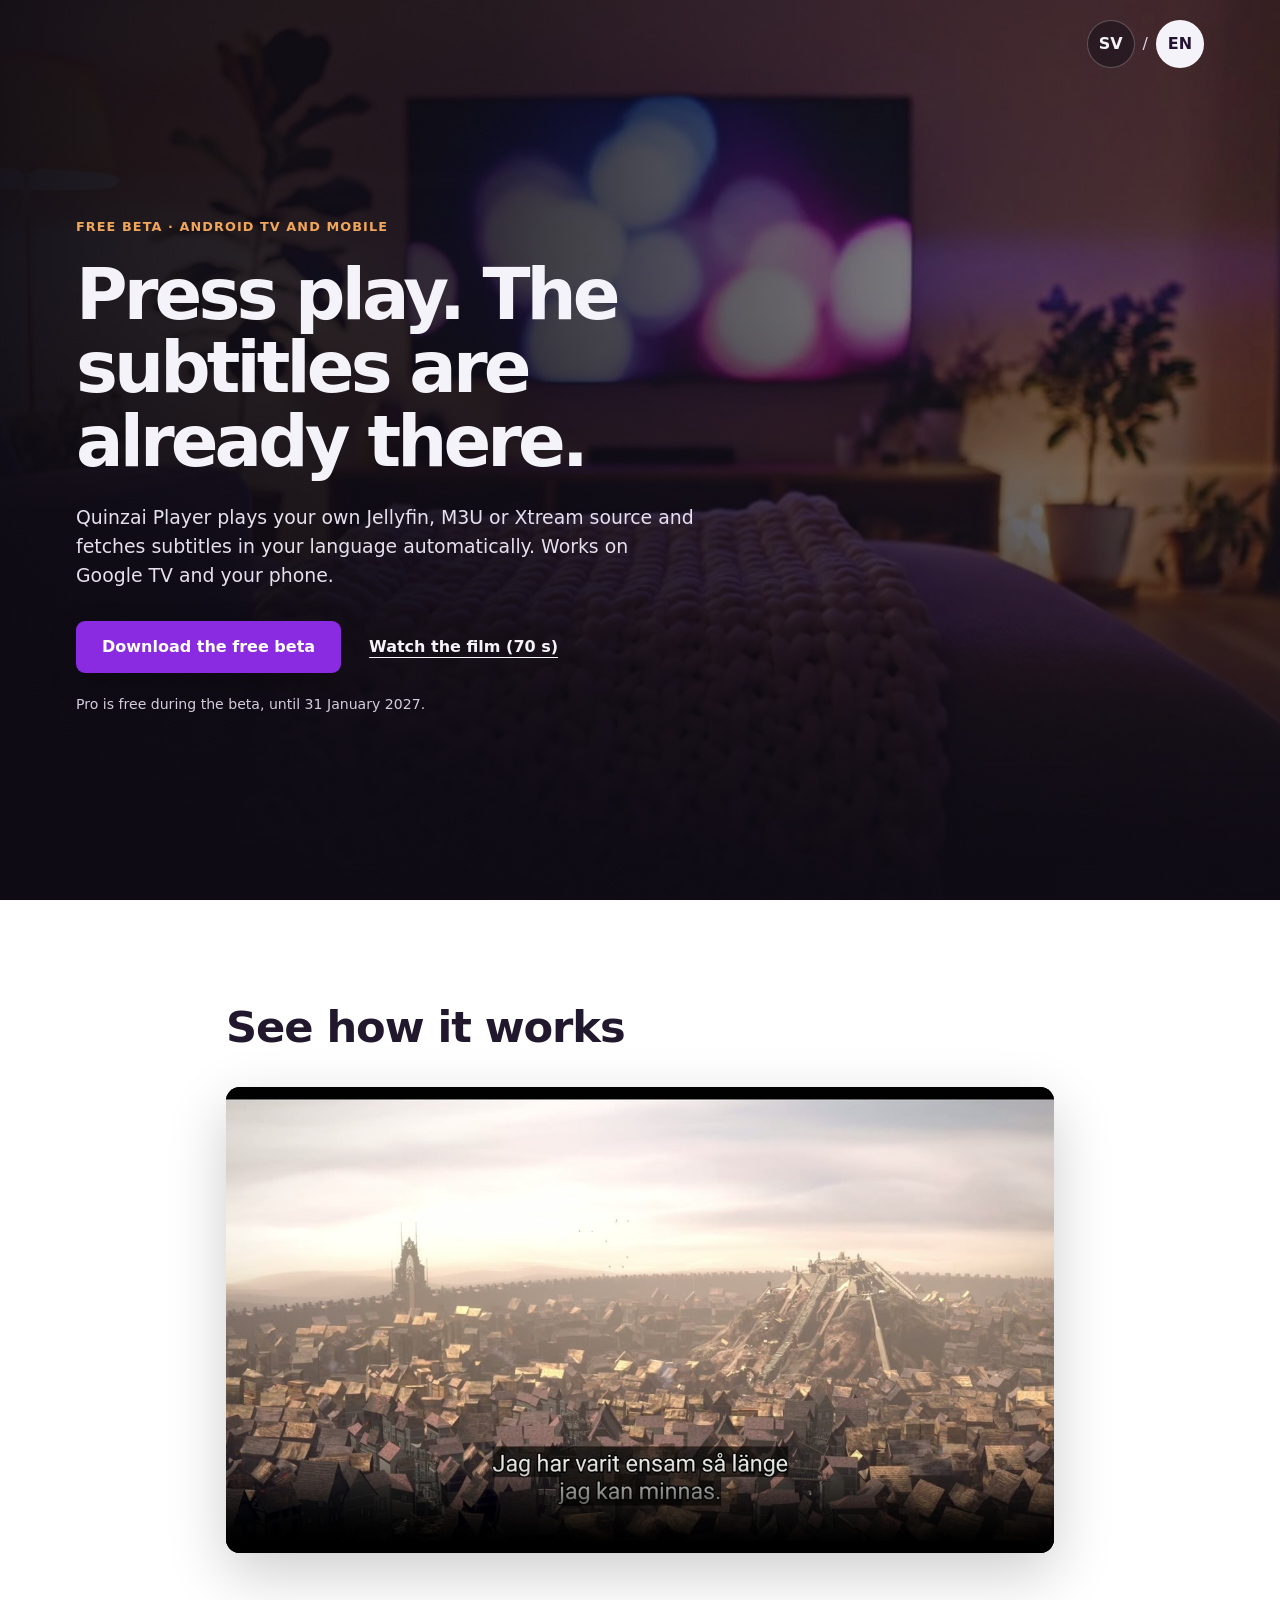
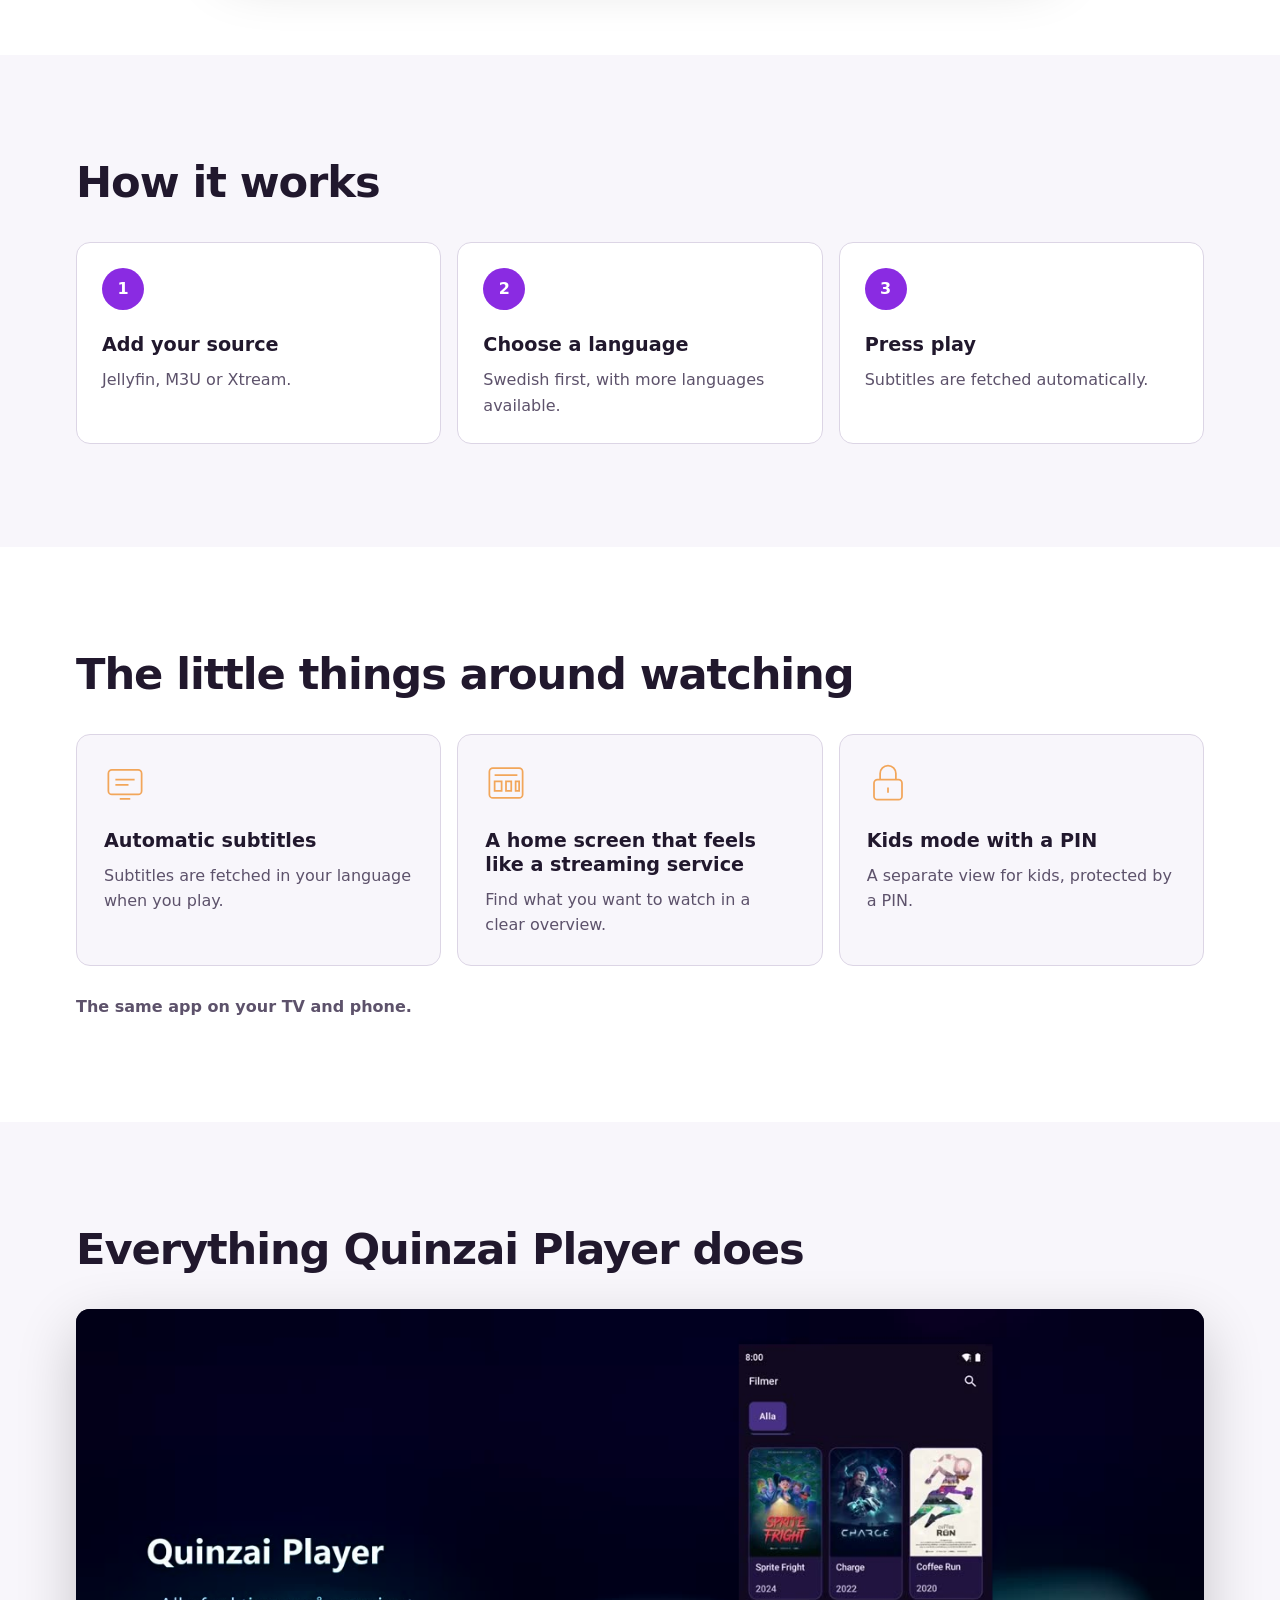
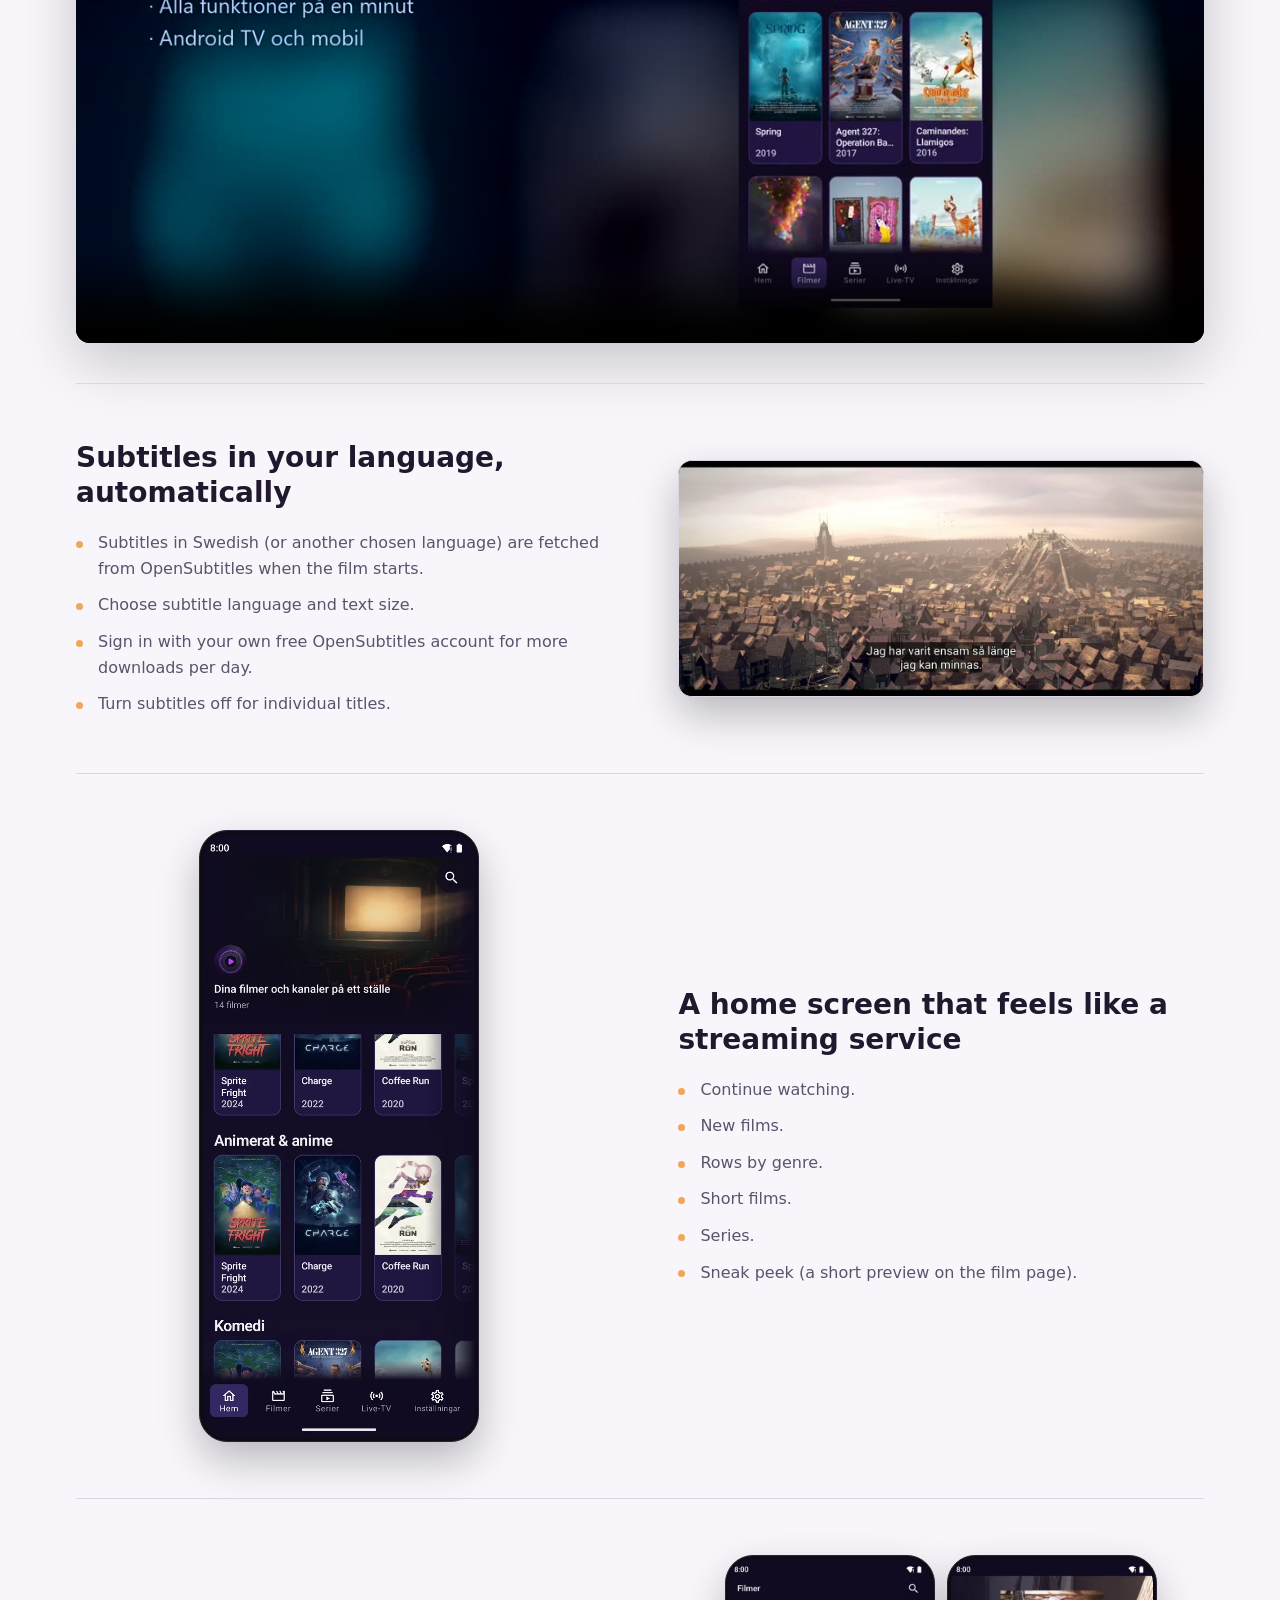
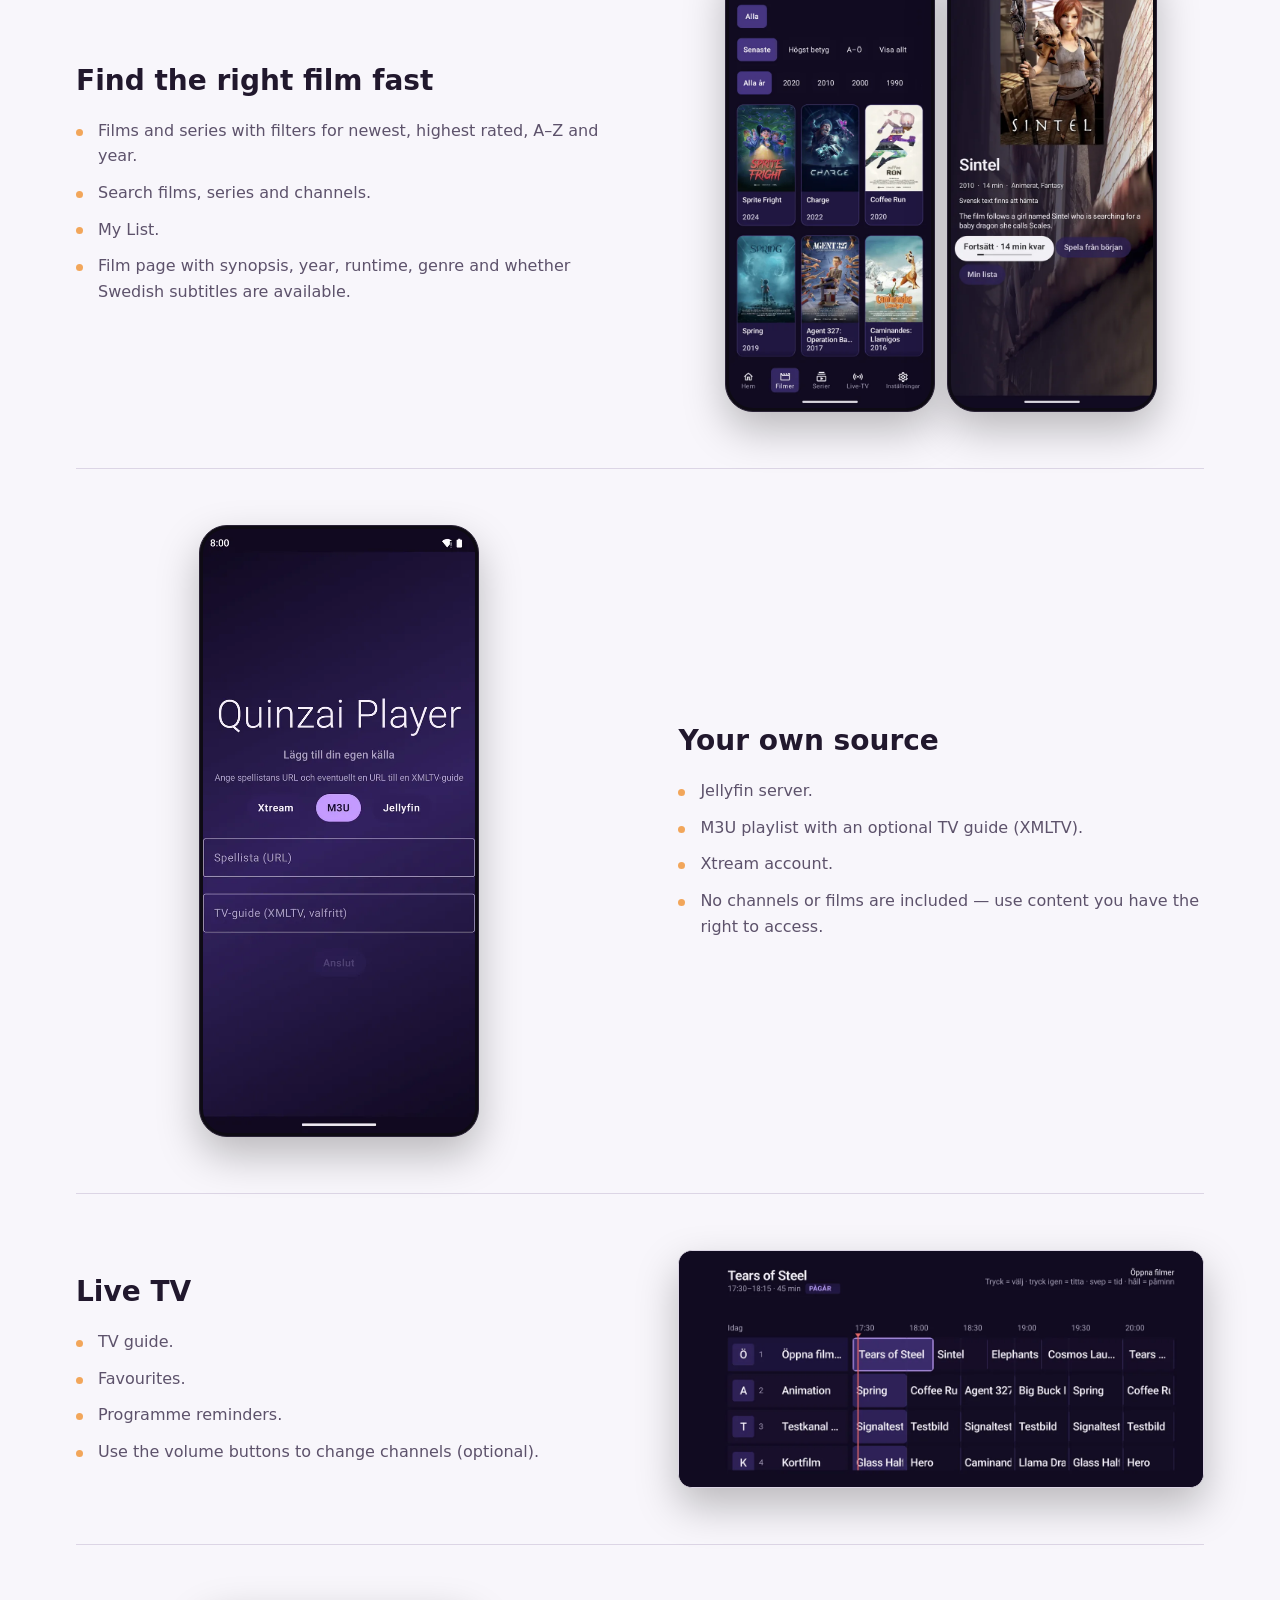
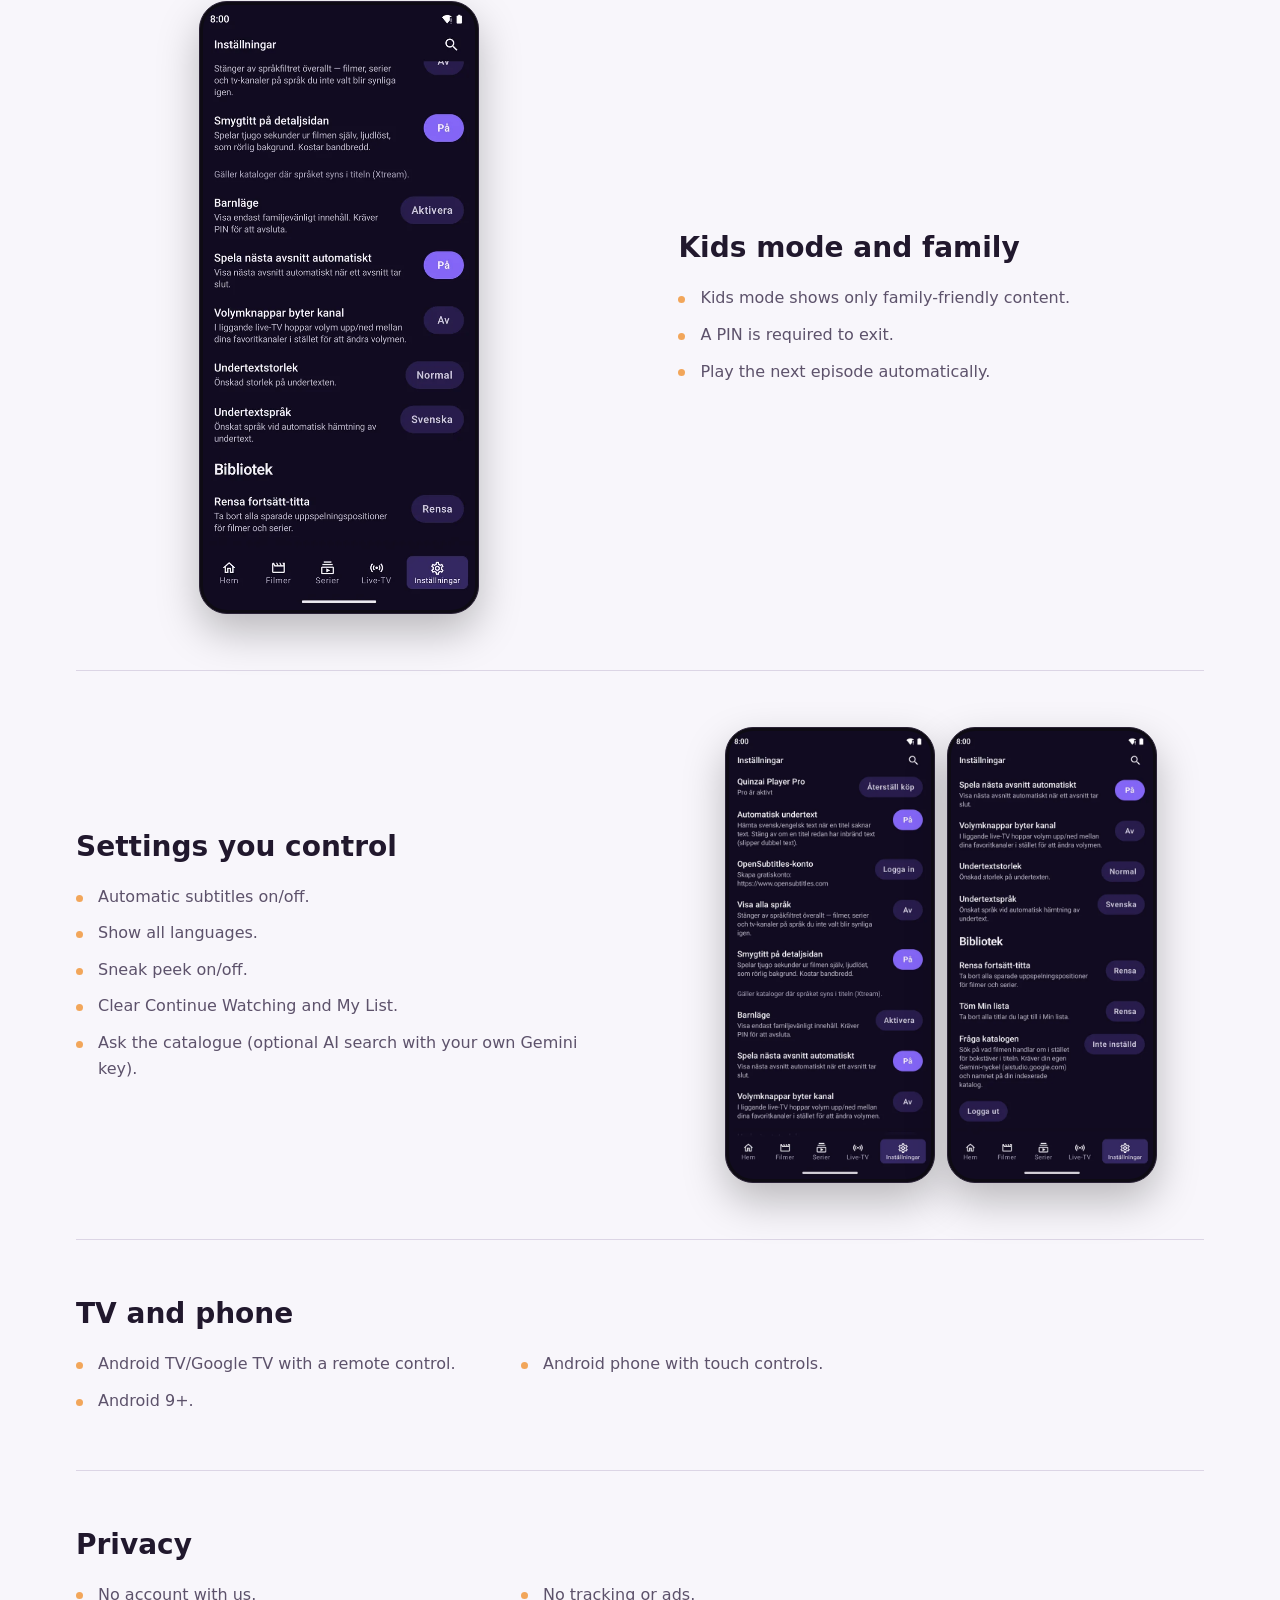
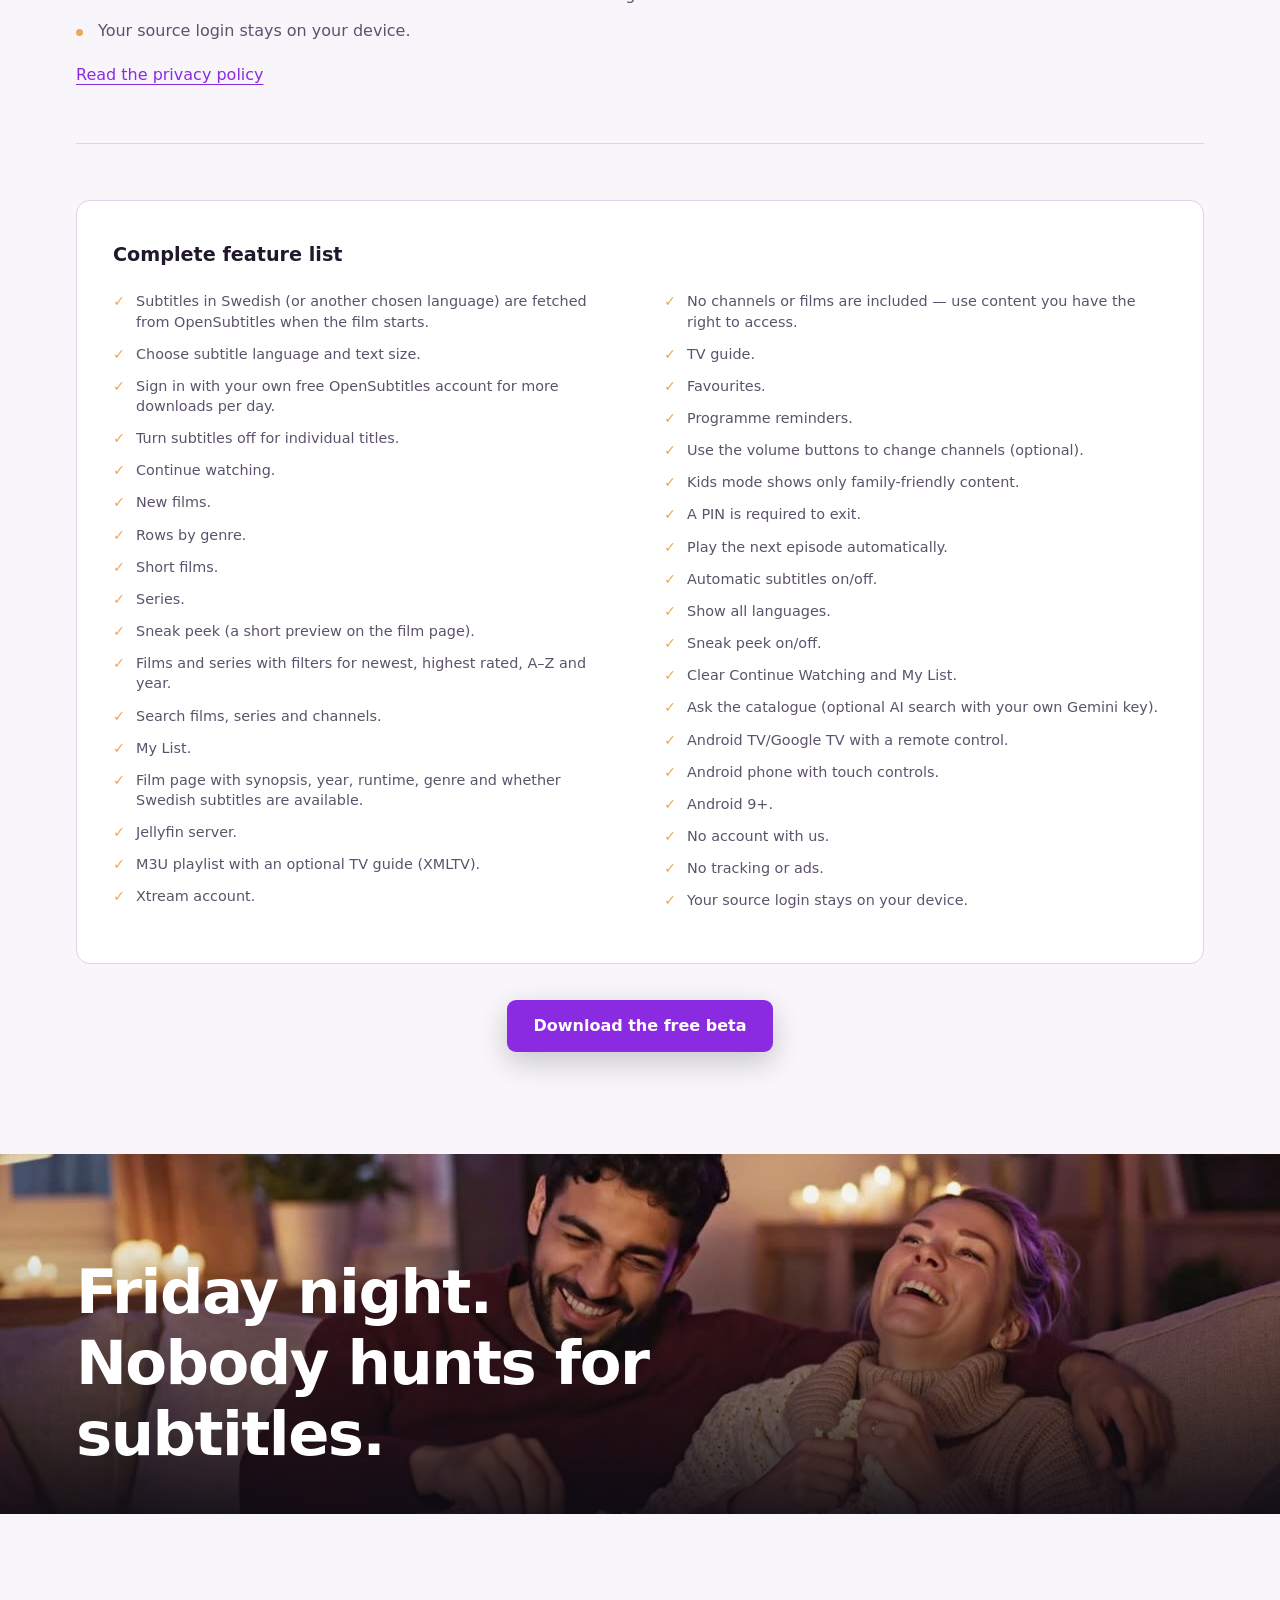
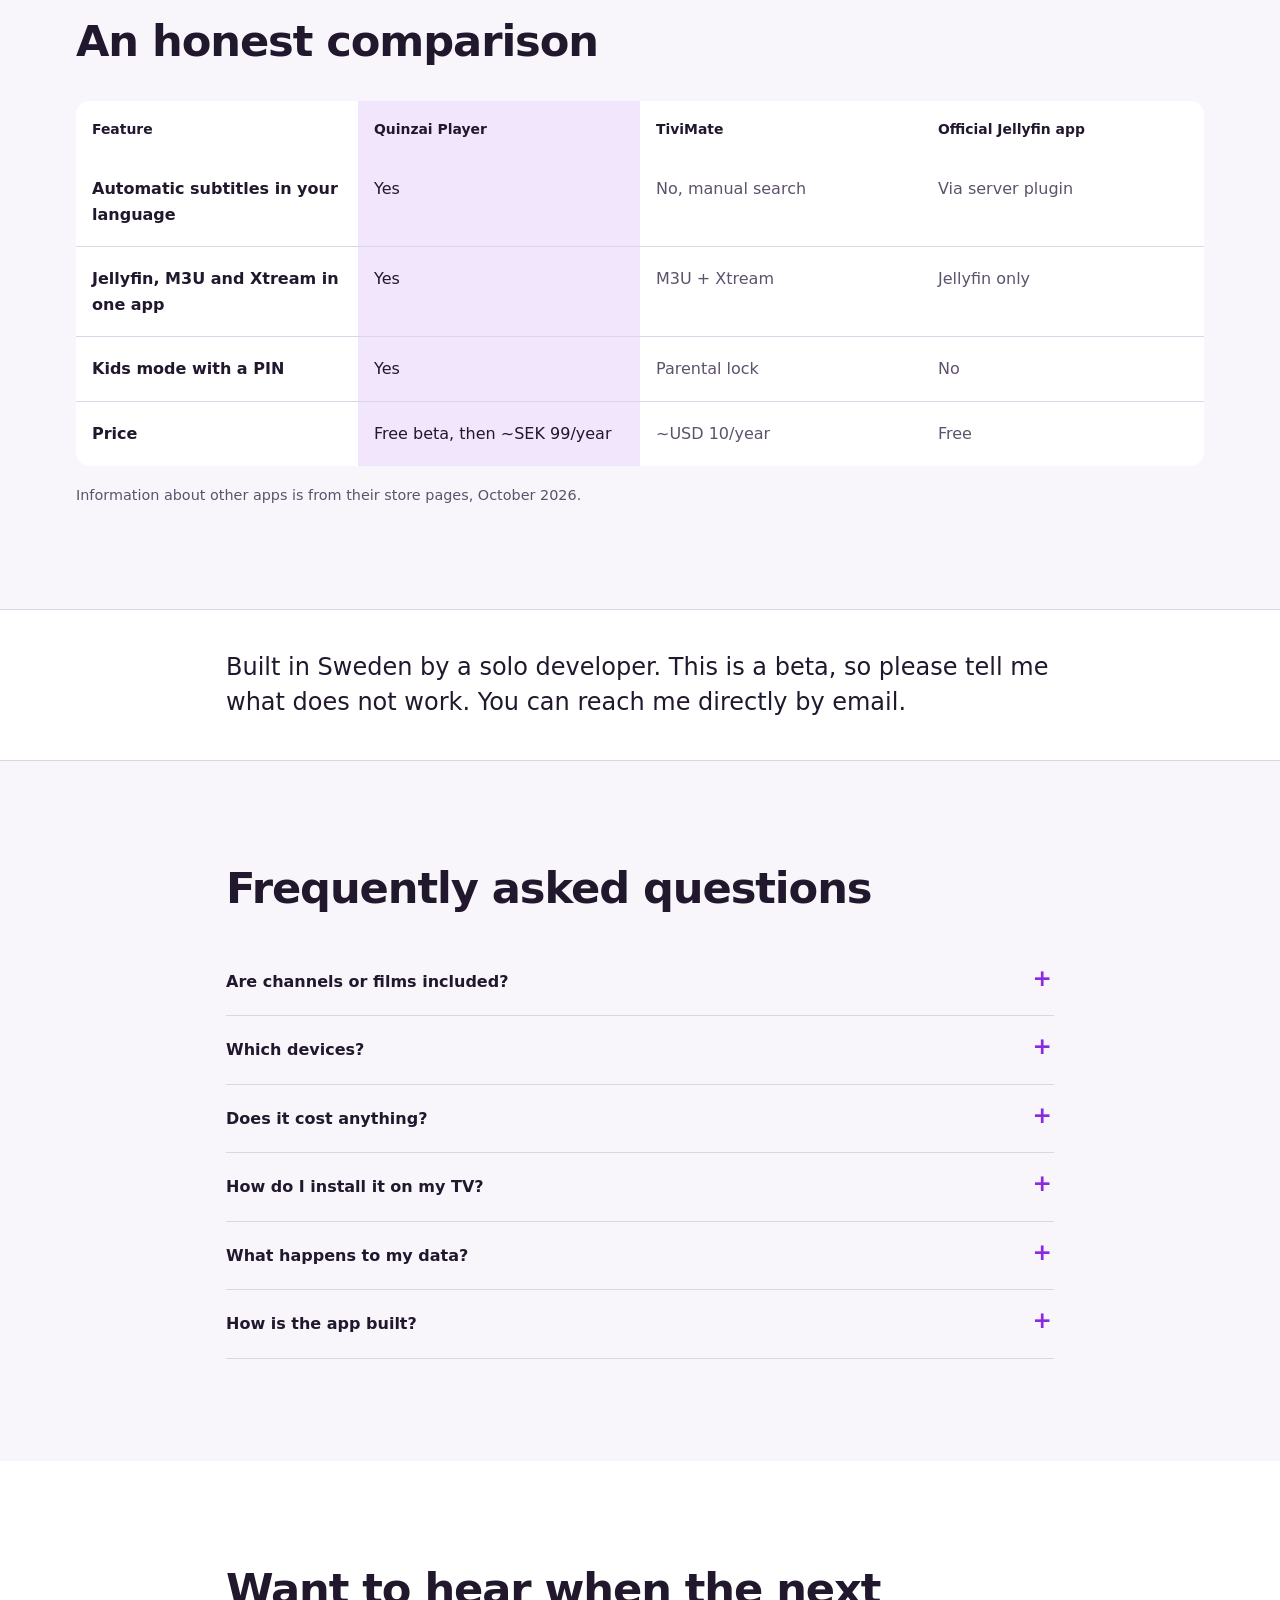
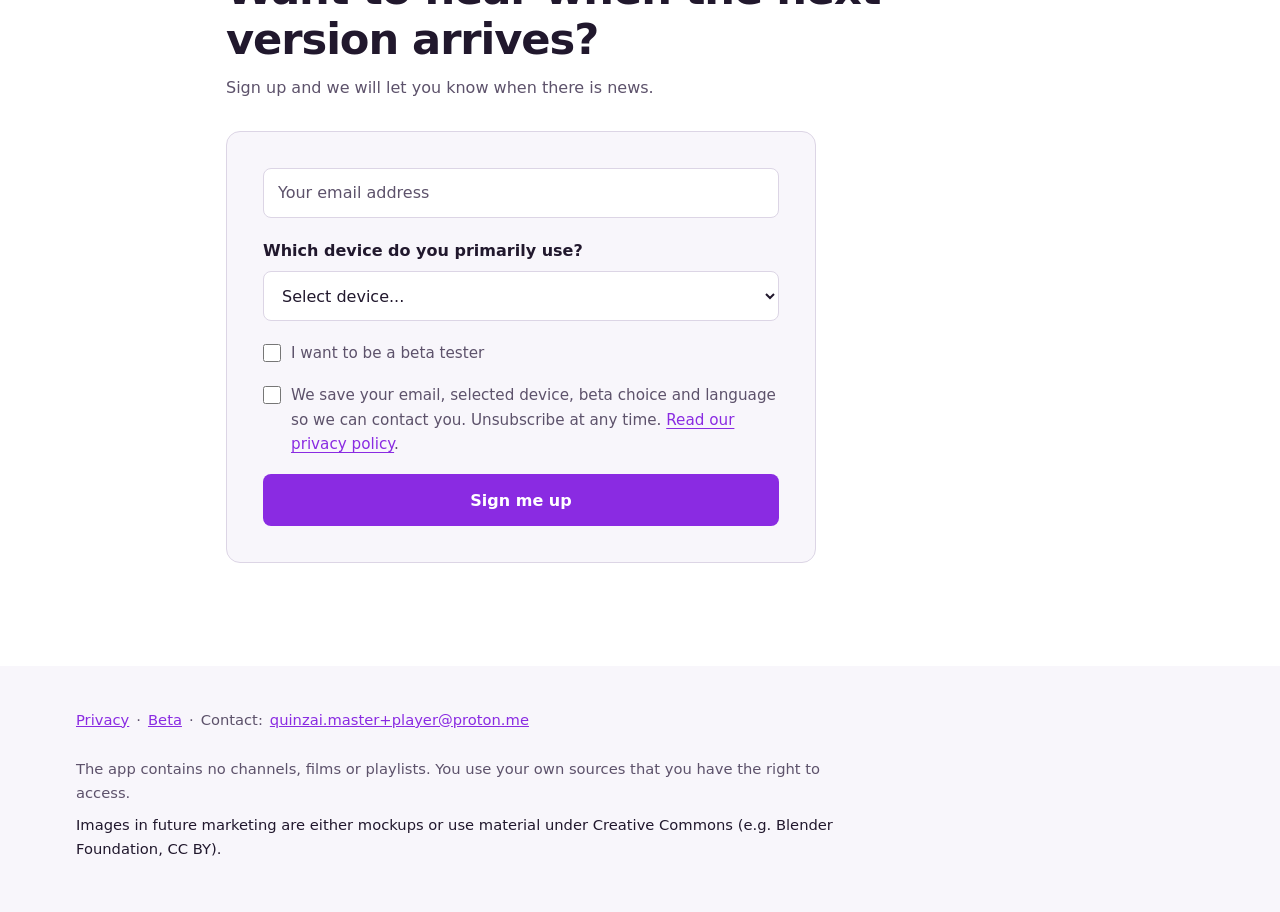
==== commit 105da2f8: "Funktionsvideo v6 (riktig Live-TV-tablå, zoom på inställningar) + tablåbild i Live-TV-kortet Co-Auth" ====
--- a/index.html
+++ b/index.html
@@ -129,7 +129,7 @@
                         <div class="feature-media" data-i18n="feature4_media"><div class="phone-frame"><img src="img/funktioner/kallval.webp" alt="Val av egen innehållskälla" width="540" height="1200" loading="lazy" decoding="async"></div></div>
                     </article>
 
-                    <article class="feature-group feature-group-text-only">
+                    <article class="feature-group">
                         <div class="feature-copy">
                             <h3 data-i18n="feature5_title">Live-TV</h3>
                             <ul>
@@ -139,6 +139,7 @@
                                 <li data-i18n="feature5_4">Volymknapparna byter kanal (valfritt).</li>
                             </ul>
                         </div>
+                        <div class="feature-media" data-i18n="feature5_media"><div class="player-frame"><img src="img/funktioner/live-tabla.webp" alt="TV-tablå med kanaler och program" width="1280" height="576" loading="lazy" decoding="async"></div></div>
                     </article>
 
                     <article class="feature-group">
@@ -353,6 +354,7 @@
                         "feature5_2": "Favoriter.",
                         "feature5_3": "Påminnelser om program.",
                         "feature5_4": "Volymknapparna byter kanal (valfritt).",
+                        "feature5_media": "<div class=\"player-frame\"><img src=\"img/funktioner/live-tabla.webp\" alt=\"TV-tablå med kanaler och program\" width=\"1280\" height=\"576\" loading=\"lazy\" decoding=\"async\"></div>",
                         "feature6_title": "Barnläge och familj",
                         "feature6_1": "Barnläge visar bara familjevänligt innehåll.",
                         "feature6_2": "PIN krävs för att lämna.",
@@ -492,6 +494,7 @@
                         "feature5_2": "Favourites.",
                         "feature5_3": "Programme reminders.",
                         "feature5_4": "Use the volume buttons to change channels (optional).",
+                        "feature5_media": "<div class=\"player-frame\"><img src=\"img/funktioner/live-tabla.webp\" alt=\"TV guide with channels and programmes\" width=\"1280\" height=\"576\" loading=\"lazy\" decoding=\"async\"></div>",
                         "feature6_title": "Kids mode and family",
                         "feature6_1": "Kids mode shows only family-friendly content.",
                         "feature6_2": "A PIN is required to exit.",
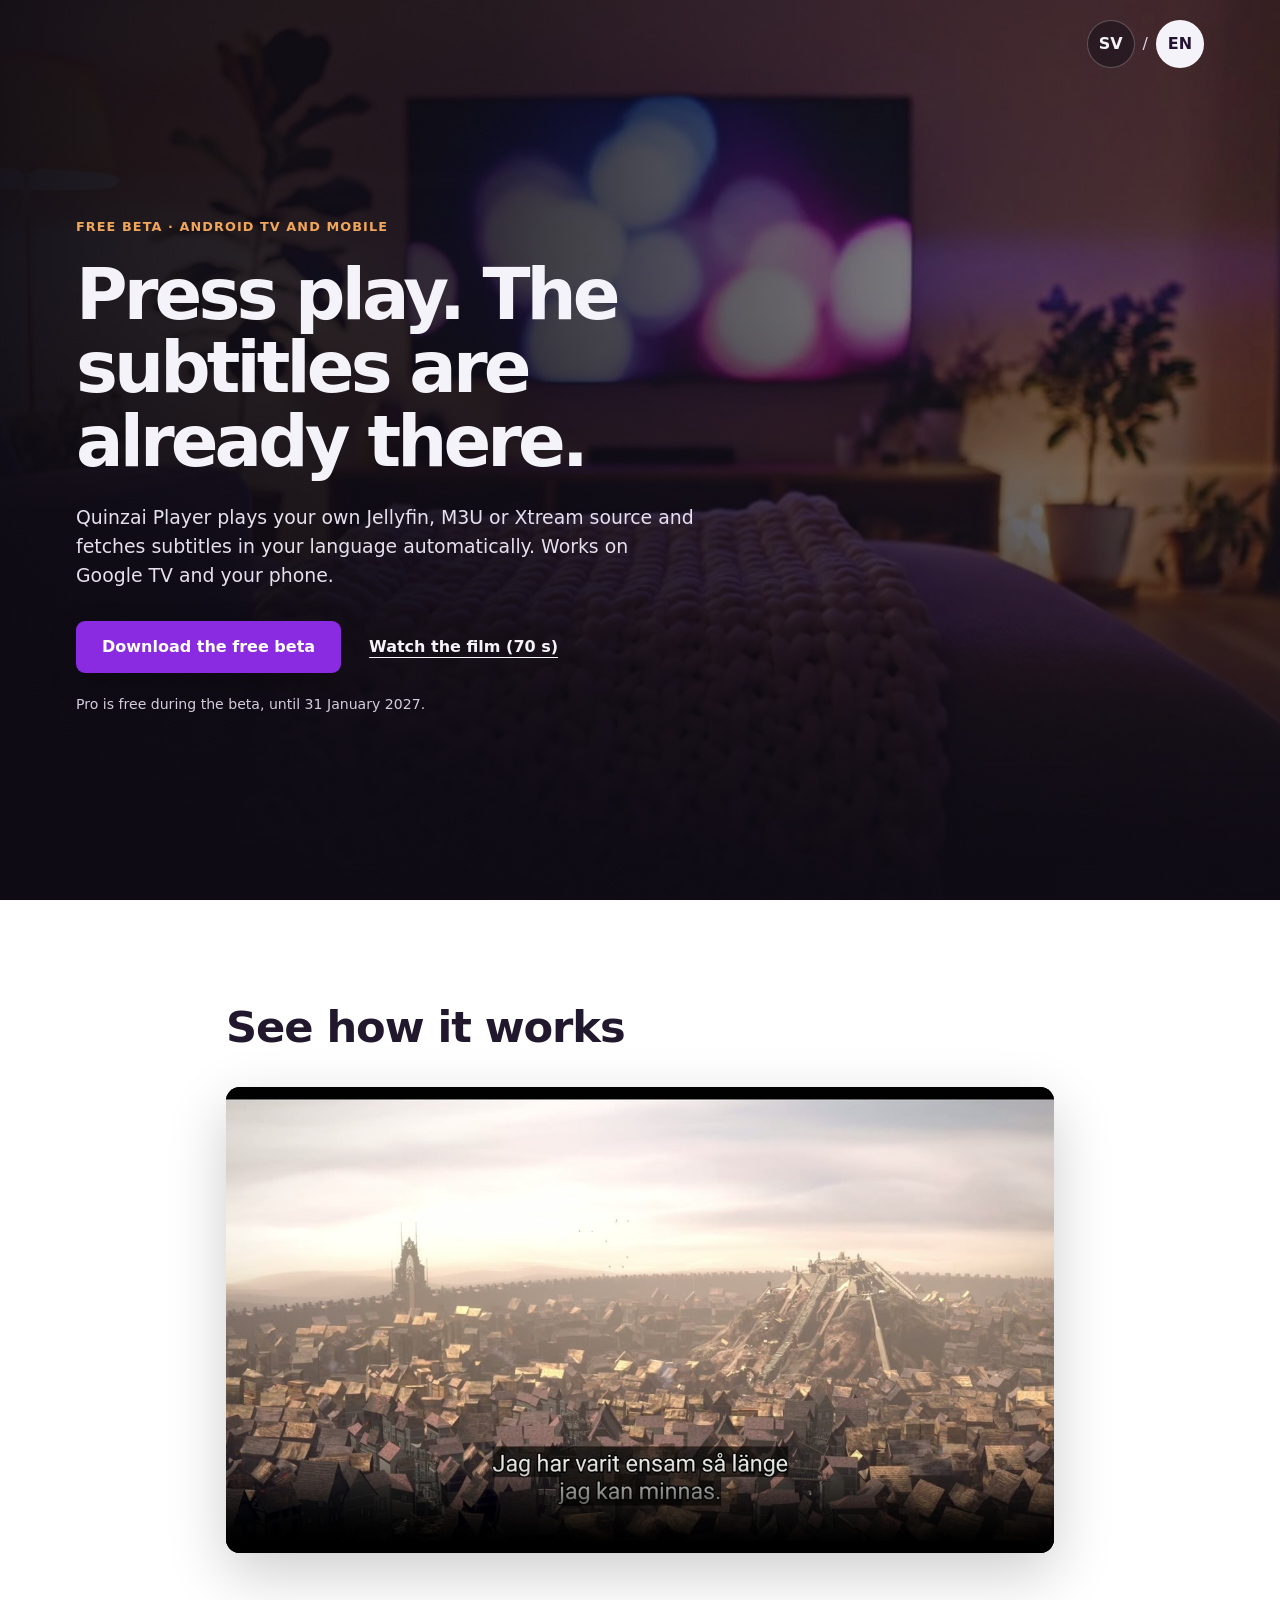
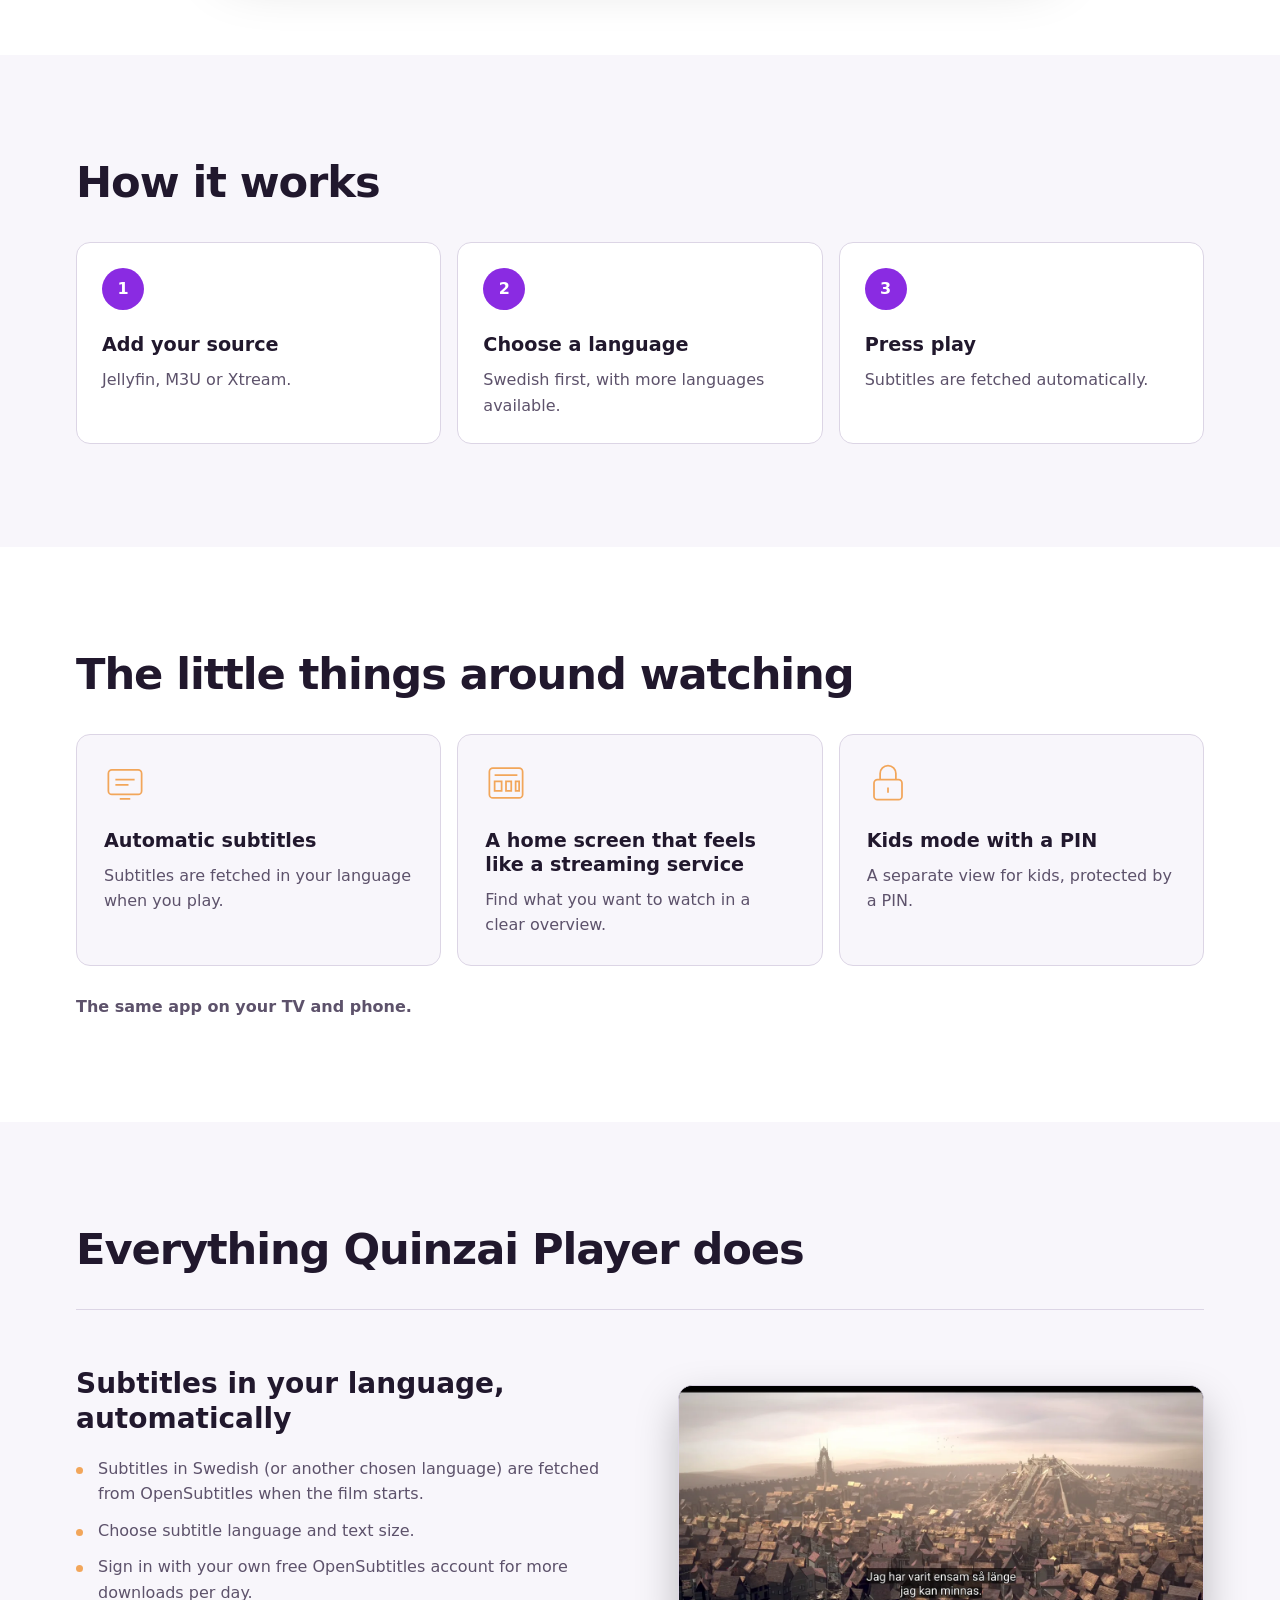
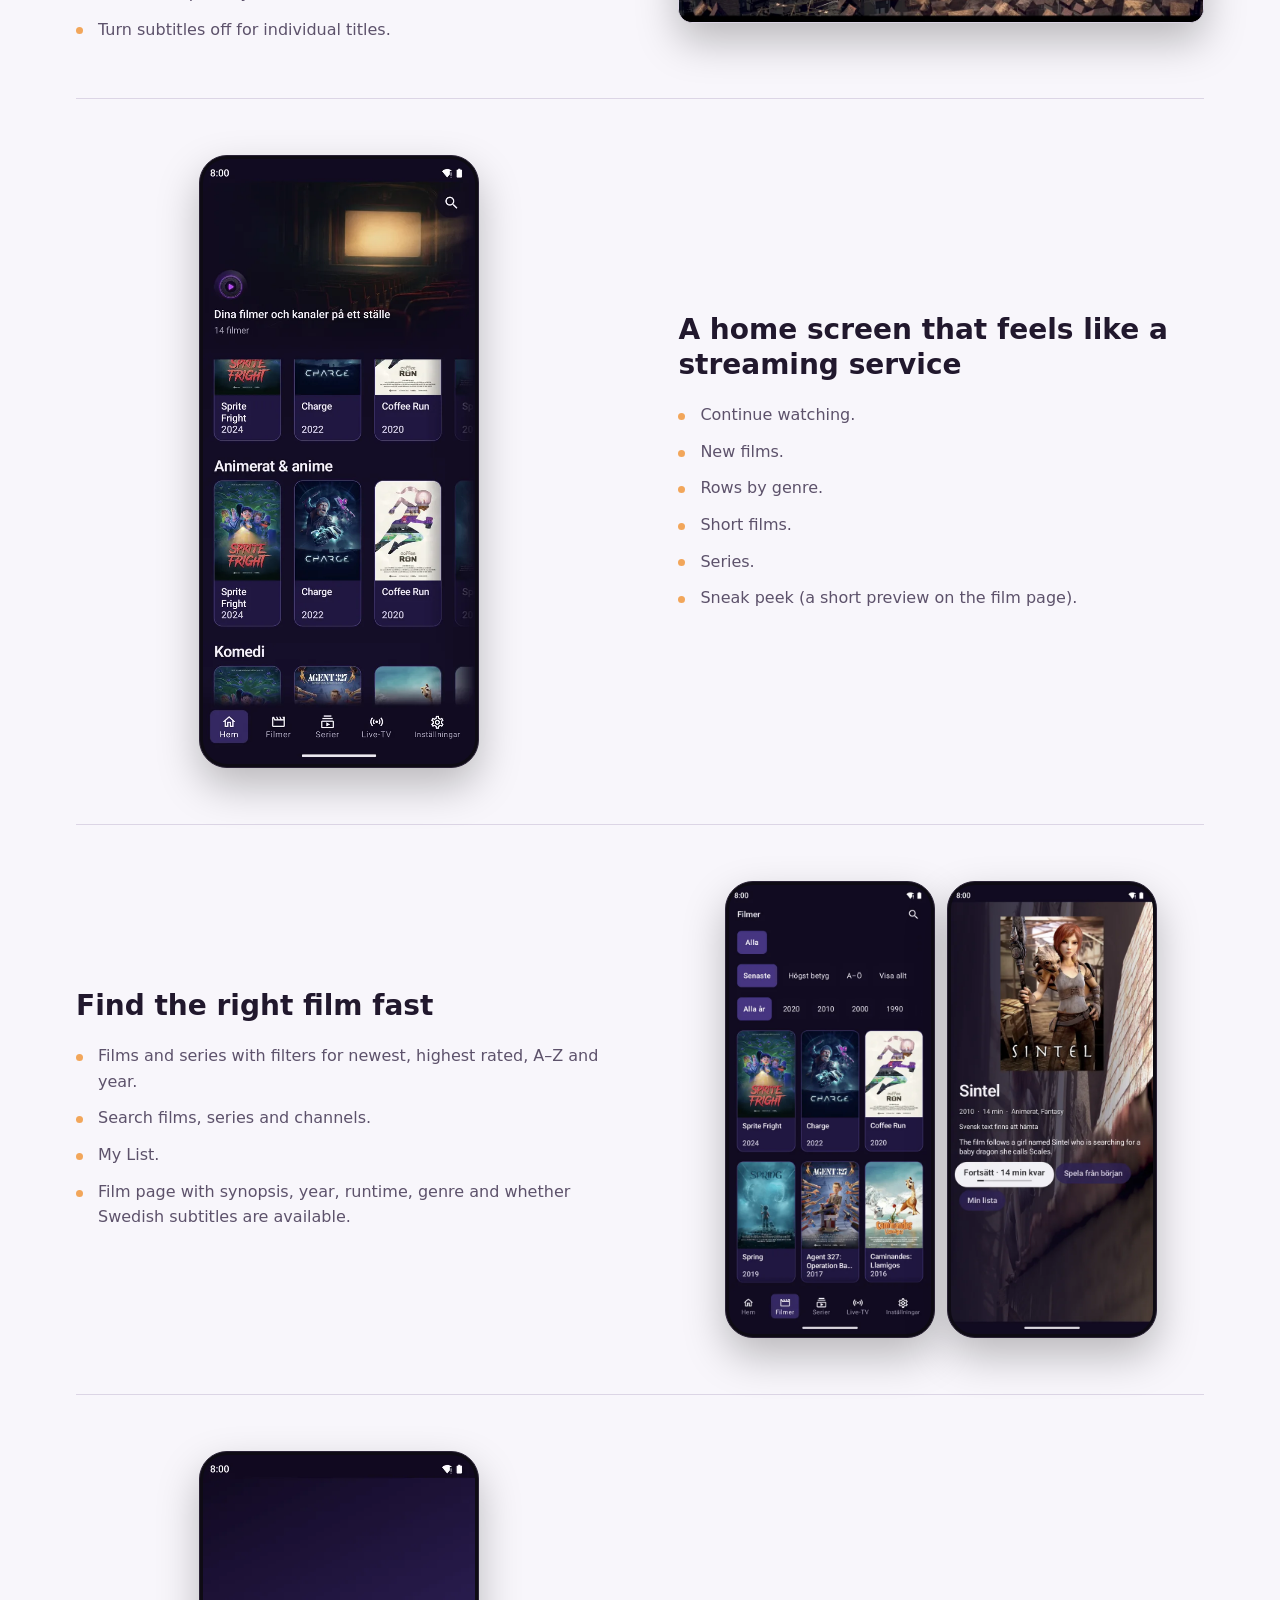
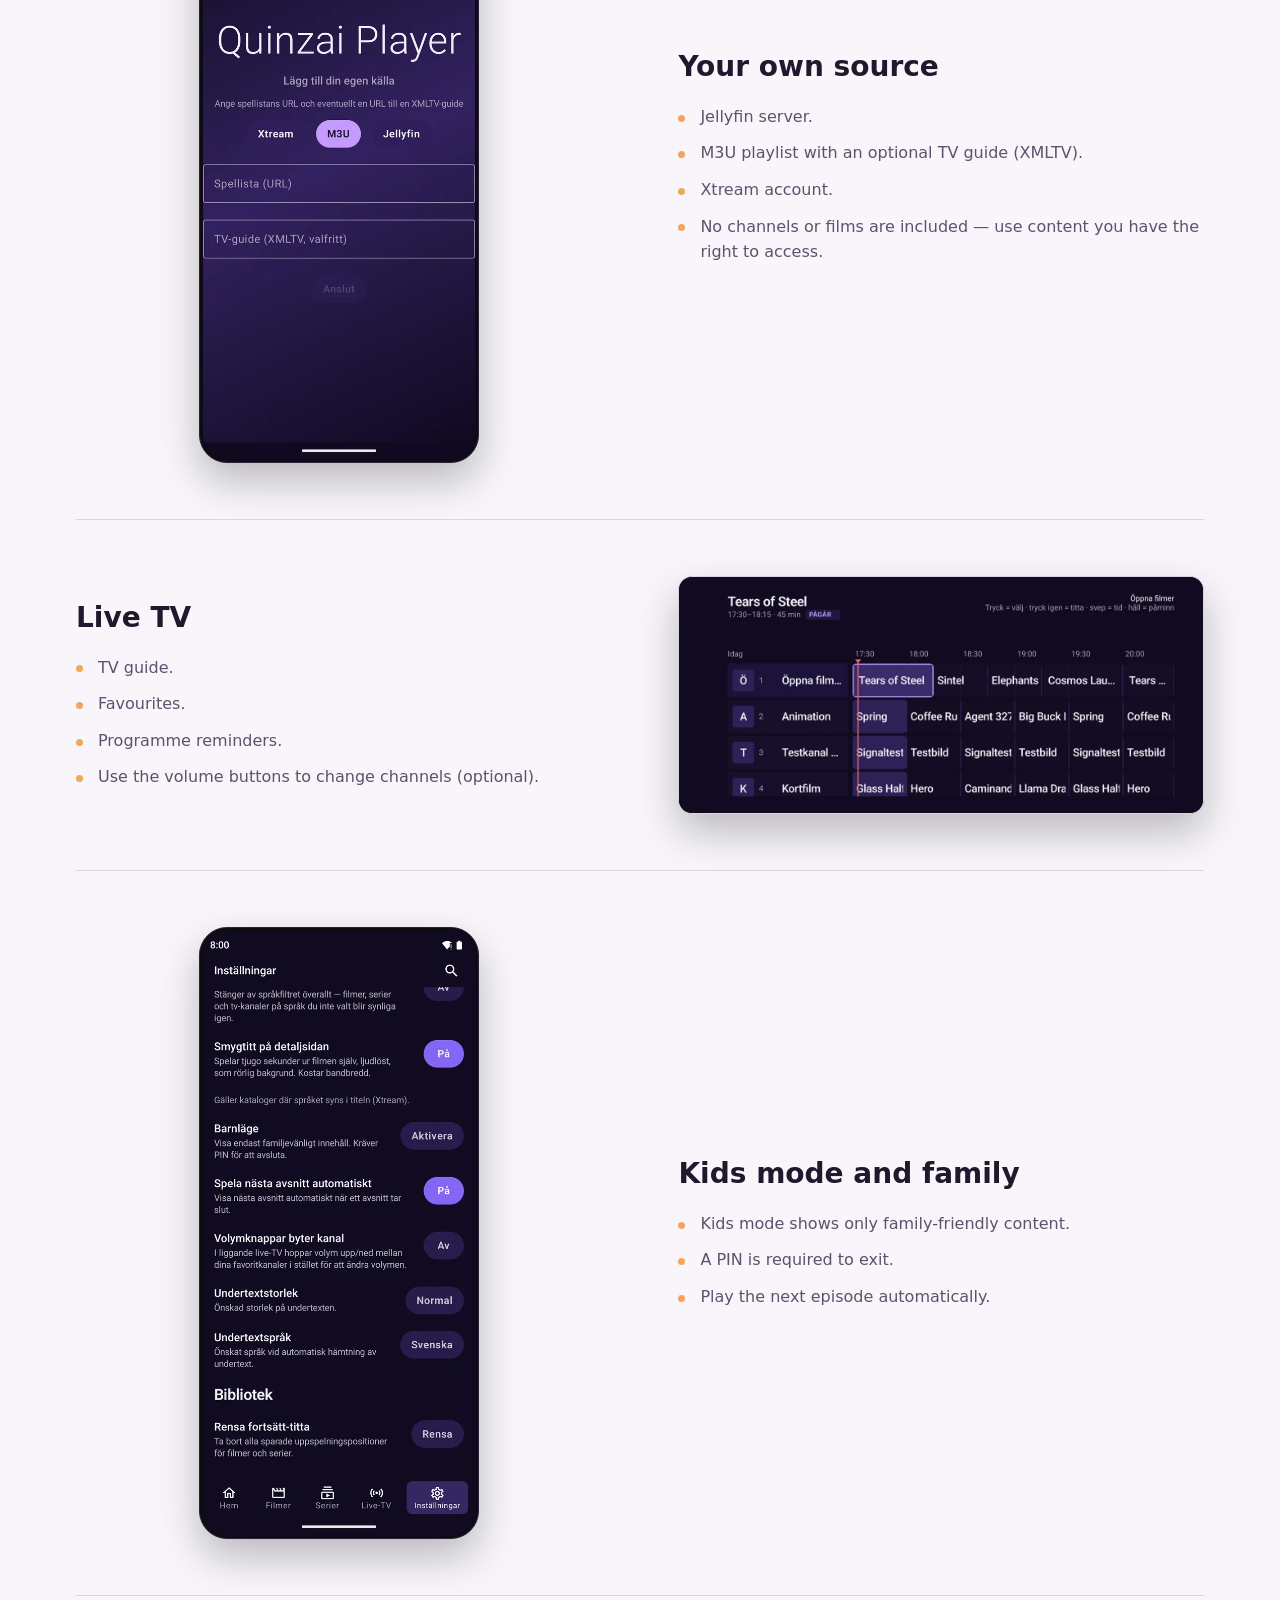
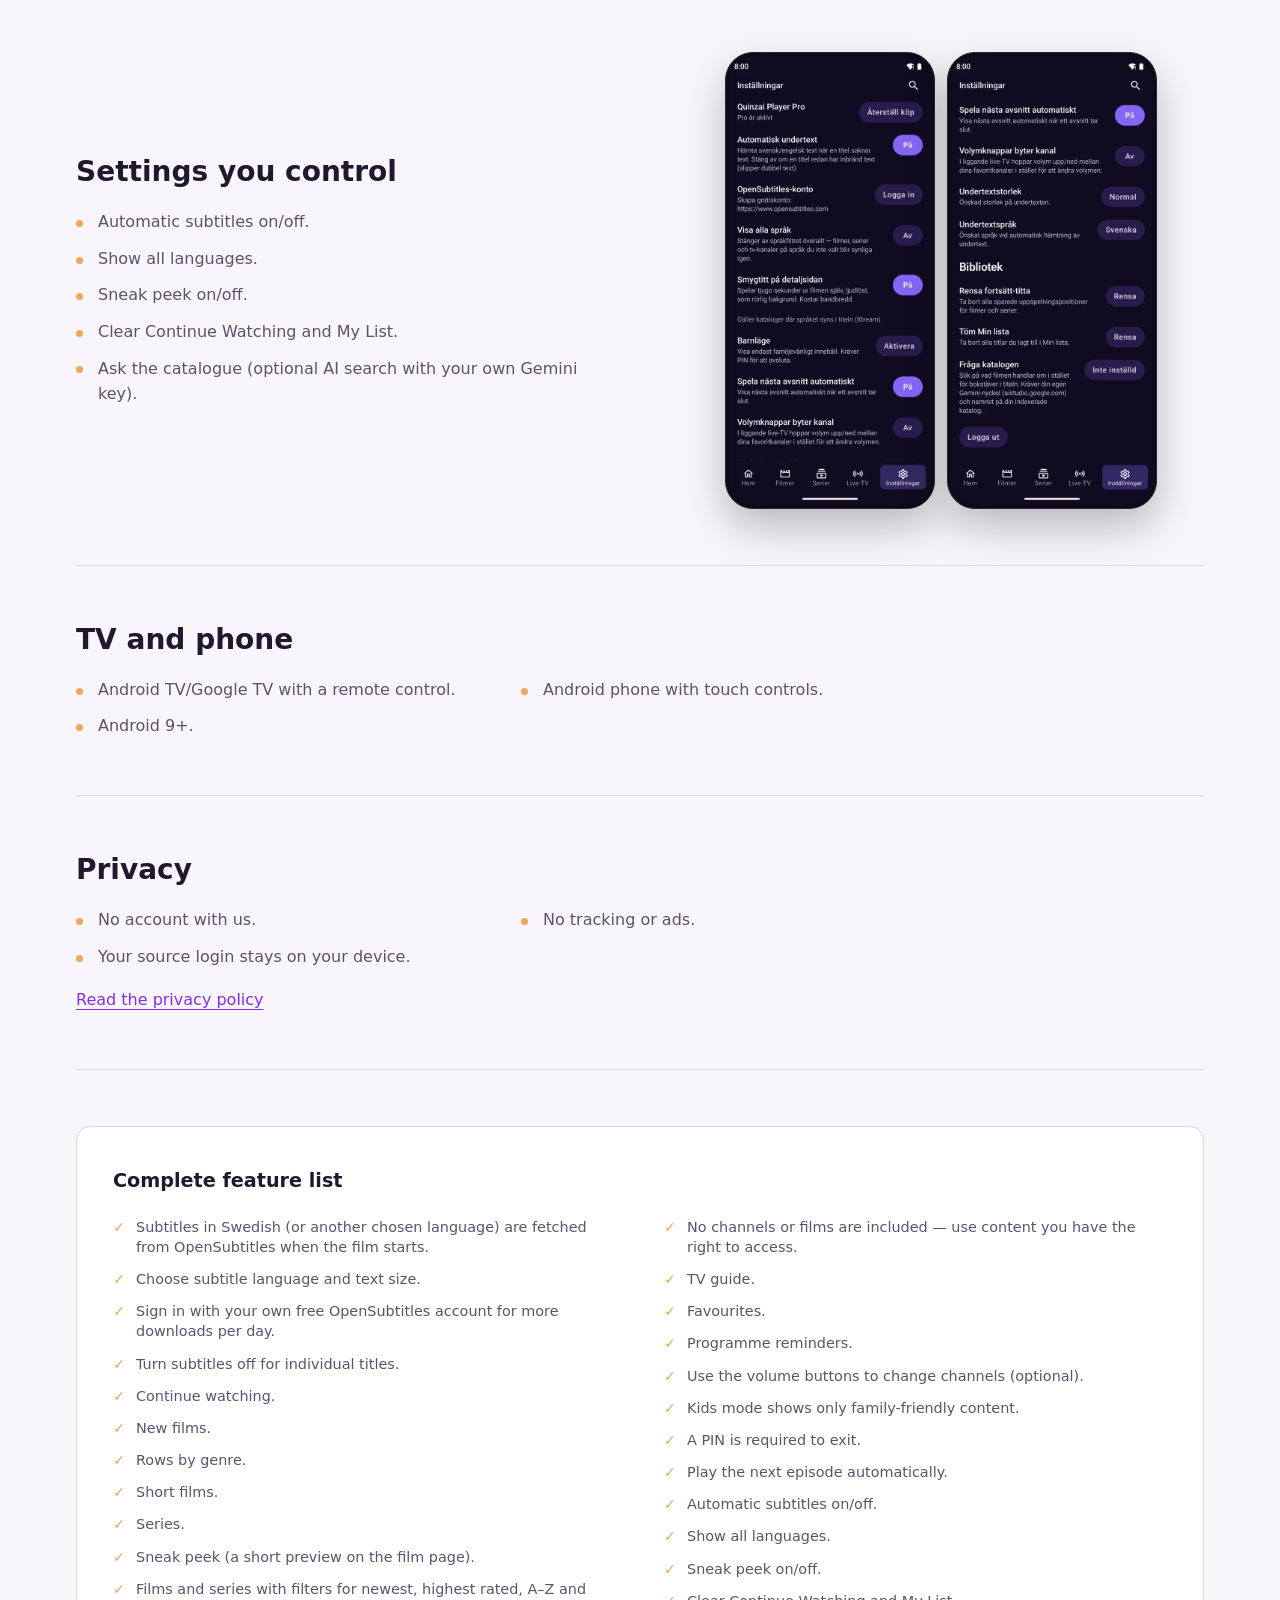
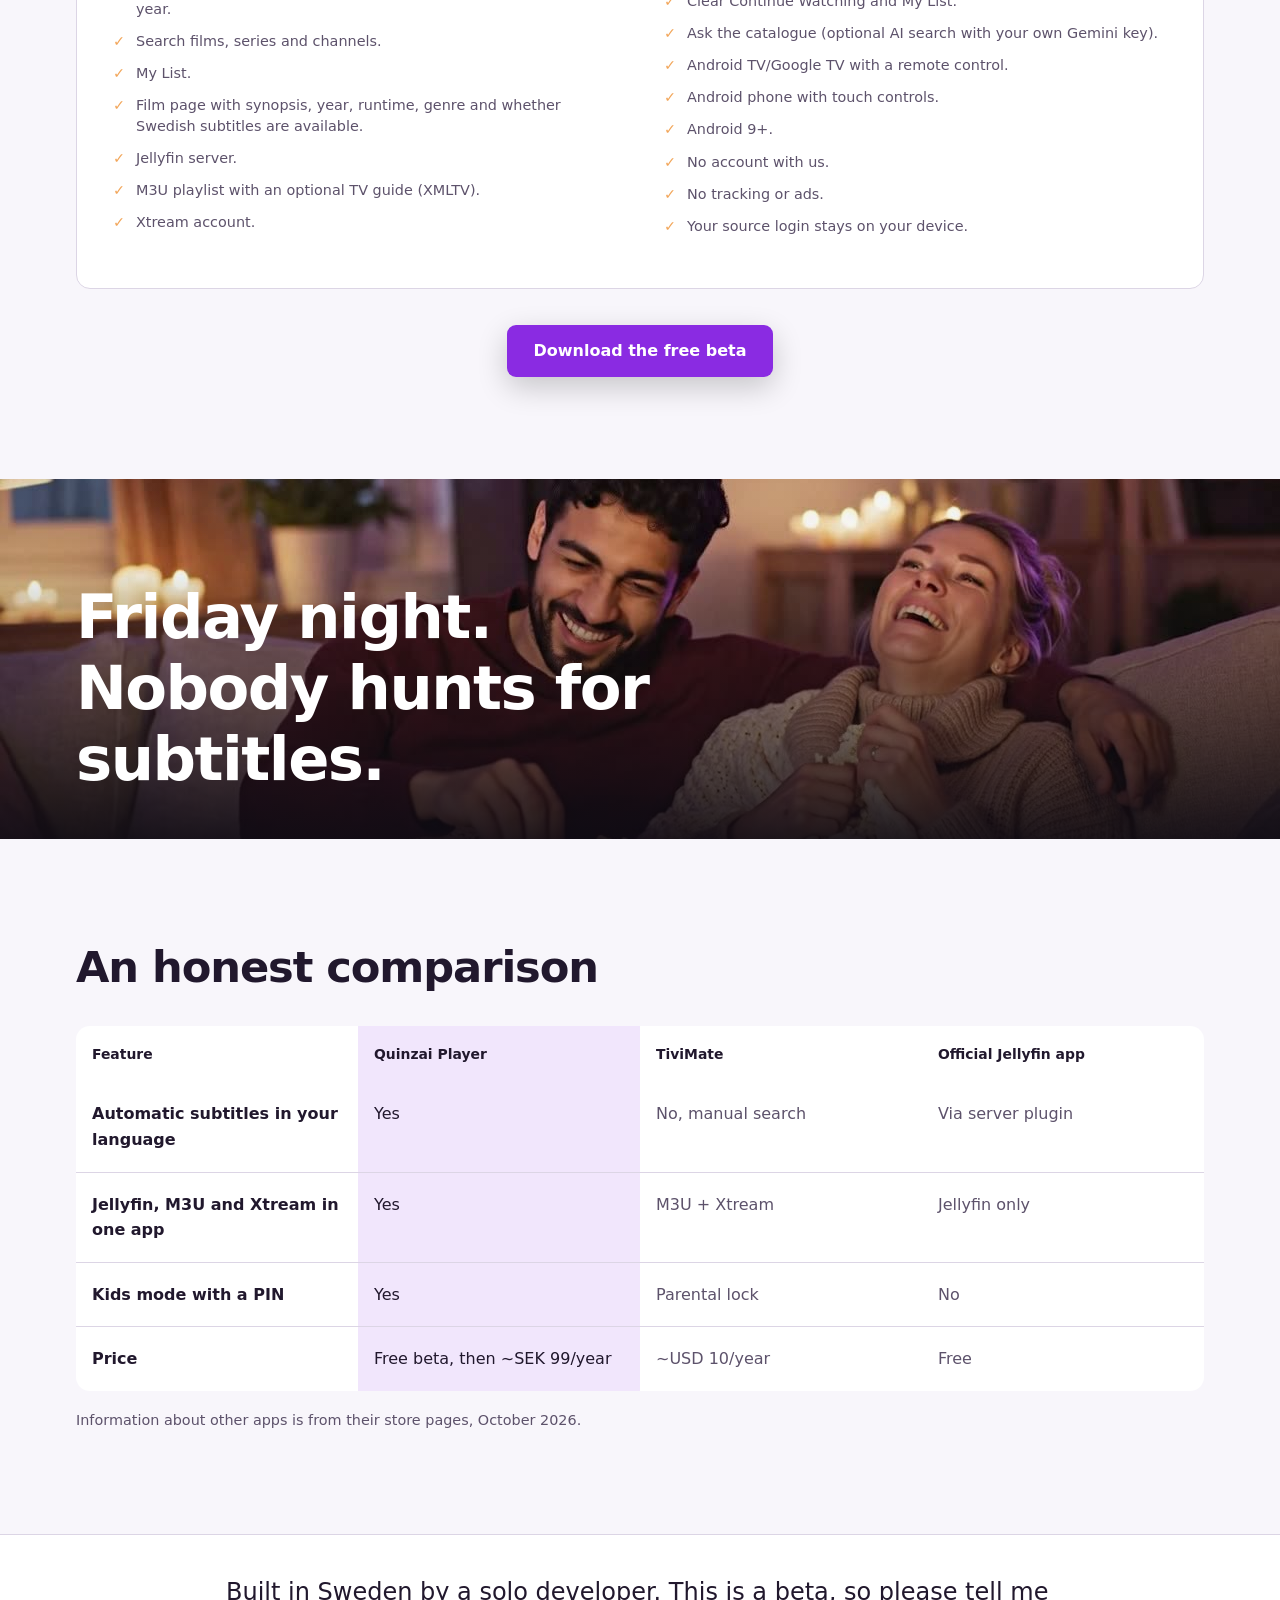
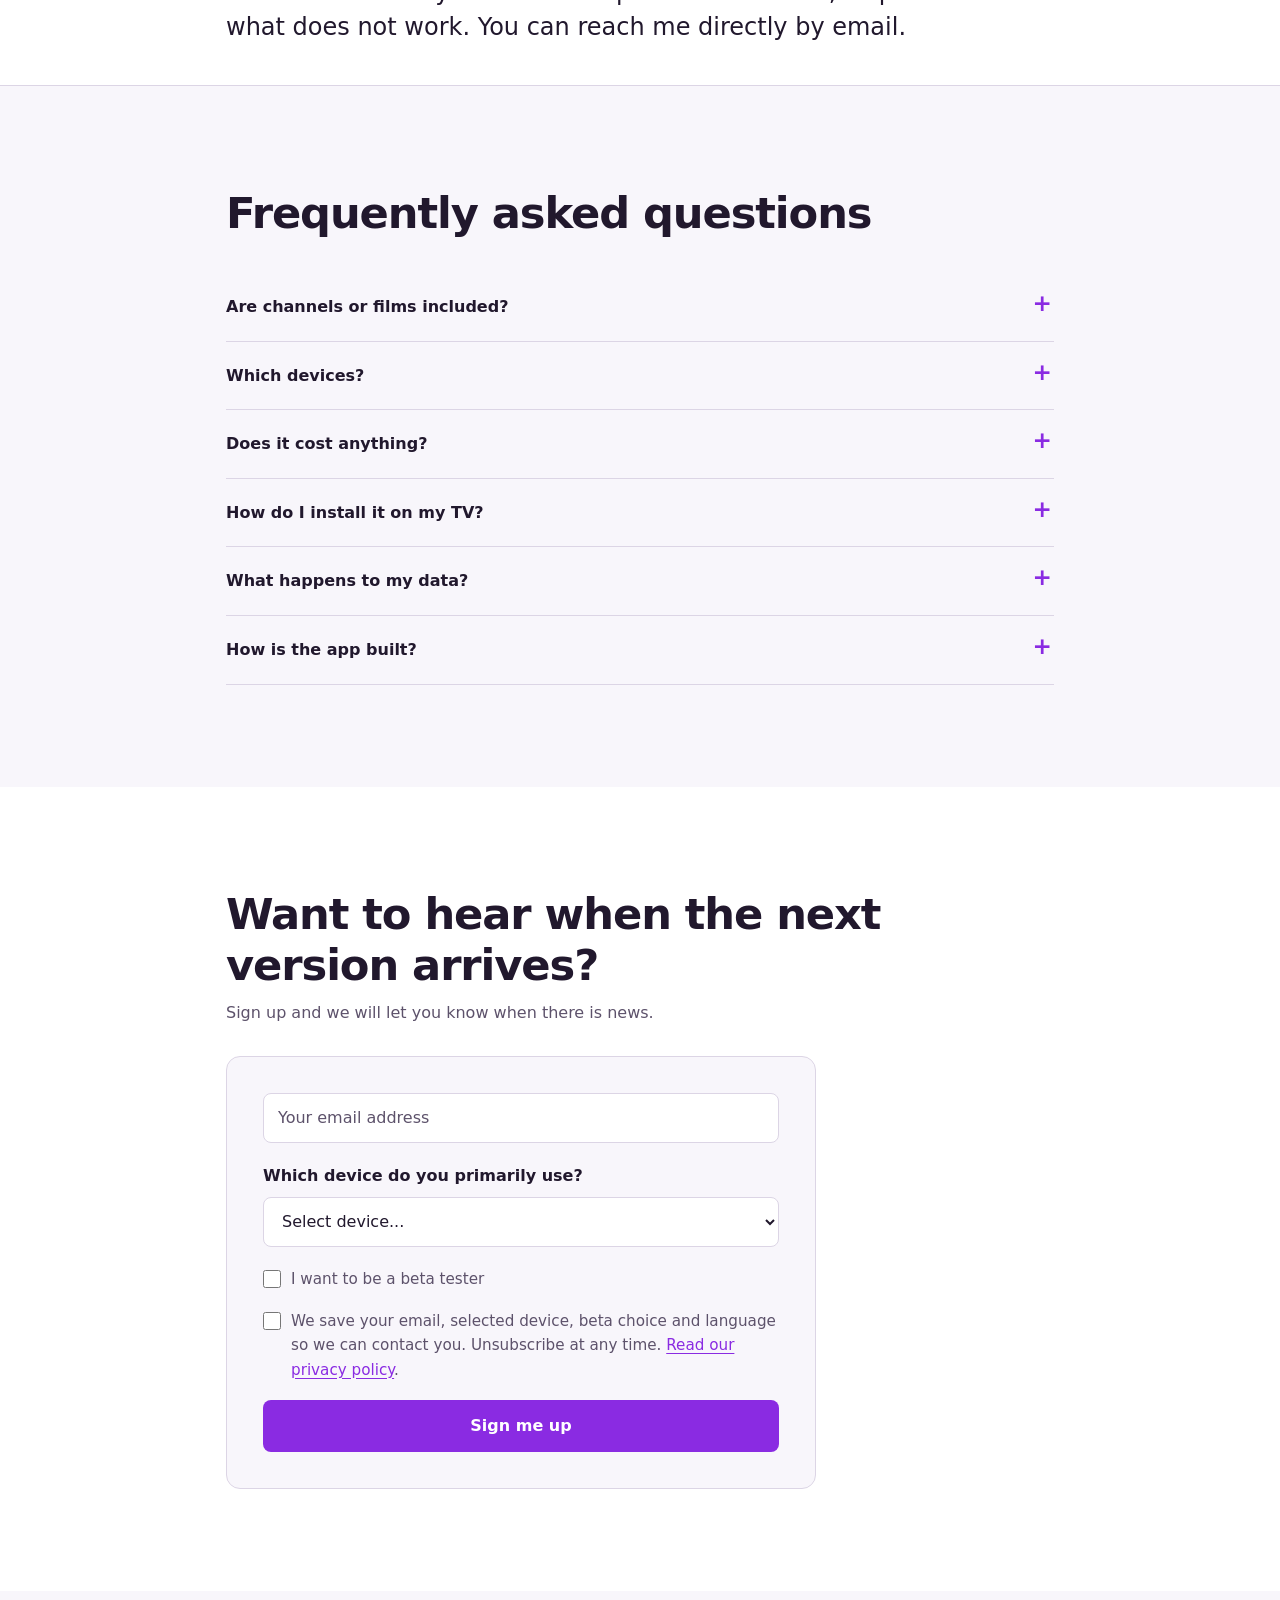
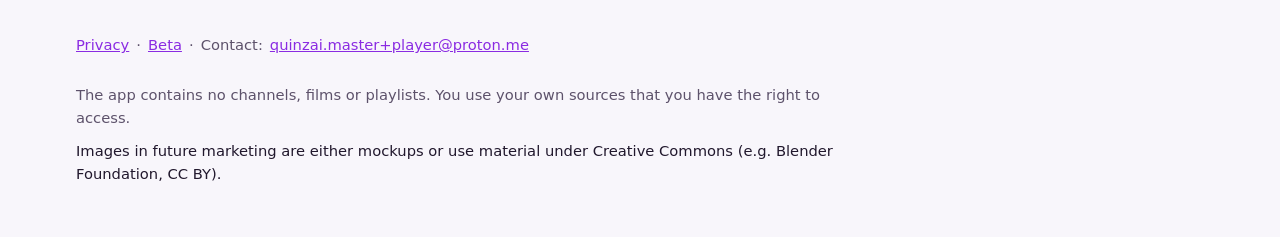
==== commit 22d1bb98: "Engelska besökare: ?lang=en vinner, svensk funktionsvideo döljs på engelska tills funktioner-en.mp4 " ====
--- a/index.html
+++ b/index.html
@@ -7,6 +7,22 @@
     <title data-i18n="title">Quinzai Player – undertext automatiskt</title>
     <link rel="preload" as="image" href="img/hero-kvall.jpg">
     <link rel="stylesheet" href="style.css">
+    <!-- Besöksräknare utan cookies (GoatCounter, ingen personuppgift). Kanal = ?k= i inläggslänken. -->
+    <script>
+        window.qzHandelse = function (namn) {
+            var gc = window.goatcounter;
+            if (gc && gc.count) gc.count({ path: namn, event: true });
+            else (window.qzKo = window.qzKo || []).push(namn);
+        };
+        var qzK = (new URLSearchParams(location.search).get('k') || '').replace(/[^a-z0-9_-]/gi, '').slice(0, 40);
+        if (qzK) qzHandelse('kanal-' + qzK);
+        // Nedladdning av beta-APK:n = starkaste intressesignalen.
+        document.addEventListener('click', function (e) {
+            if (e.target.closest && e.target.closest('a.dl')) qzHandelse('nedladdning-' + (qzK || 'direkt'));
+        });
+    </script>
+    <script data-goatcounter="https://quinzai.goatcounter.com/count" async src="//gc.zgo.at/count.js"
+            onload="(window.qzKo || []).forEach(function (n) { goatcounter.count({ path: n, event: true }); })"></script>
 </head>
 <body>
     <div class="lang-switch-container">
@@ -68,9 +84,9 @@
         <section class="section features-section" aria-labelledby="features-title">
             <div class="container">
                 <h2 id="features-title" data-i18n="features_title">Allt Quinzai Player kan</h2>
-                <div class="video-frame features-video">
-                    <video controls preload="none" poster="film/funktioner-poster.jpg" width="1920" height="1080" playsinline>
-                        <source src="film/funktioner-sv.mp4" type="video/mp4">
+                <div class="video-frame features-video" id="funktioner-ram">
+                    <video id="funktioner-video" controls preload="none" poster="film/funktioner-poster.jpg" width="1920" height="1080" playsinline>
+                        <source id="funktioner-source" src="film/funktioner-sv.mp4" type="video/mp4">
                     </video>
                 </div>
 
@@ -638,9 +654,24 @@
                 source.setAttribute('src', src);
                 video.load();
             }
+            // Funktionsvideon finns bara på svenska än — engelska besökare ska inte få svenskt tal (John 5/10:
+            // "allt måste vara på engelska där"). Fyll i 'en' när funktioner-en.mp4 finns.
+            const FUNKTIONER = { sv: 'film/funktioner-sv.mp4', en: null };
+            const fRam = document.getElementById('funktioner-ram');
+            const fVideo = document.getElementById('funktioner-video');
+            const fSource = document.getElementById('funktioner-source');
+            if (fRam && fVideo && fSource) {
+                fRam.classList.toggle('hidden', !FUNKTIONER[lang]);
+                if (FUNKTIONER[lang] && fSource.getAttribute('src') !== FUNKTIONER[lang]) {
+                    fVideo.pause(); fSource.setAttribute('src', FUNKTIONER[lang]); fVideo.load();
+                }
+            }
         }
 
         function initLanguage() {
+            // ?lang=en i forumlänkar vinner över allt annat (engelska trådar ska alltid landa på engelska).
+            const urlLang = new URLSearchParams(location.search).get('lang');
+            if (urlLang === 'sv' || urlLang === 'en') { setLanguage(urlLang); checkMissingKeys(); return; }
             let savedLang = null;
             try {
                 savedLang = localStorage.getItem('quinzai_lang');
@@ -722,6 +753,7 @@
                 }
                 // Tack bara när servern uttryckligen bekräftat — aldrig ett falskt "tack".
                 if (svar.ok) {
+                    window.qzHandelse && qzHandelse('anmalan-' + (qzK || 'direkt'));
                     form.classList.add('hidden');
                     successDiv.classList.remove('hidden');
                 } else {
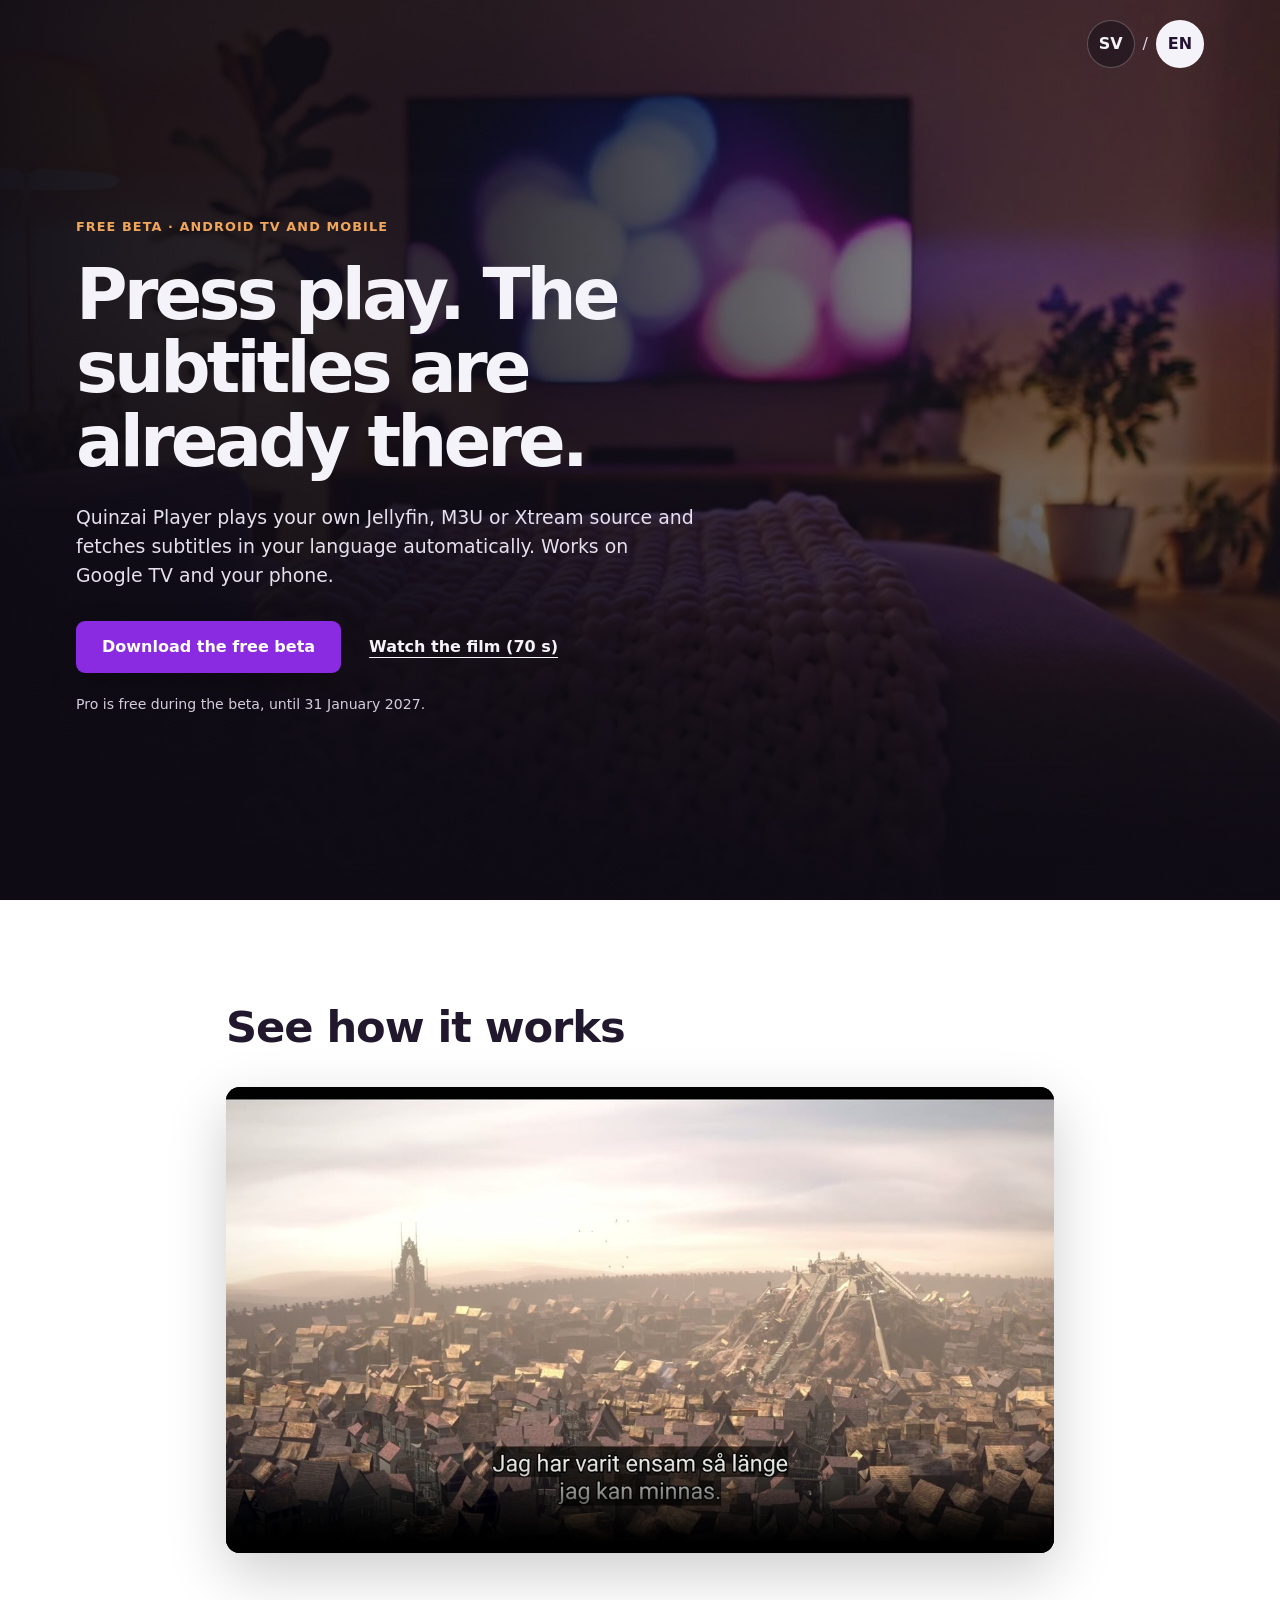
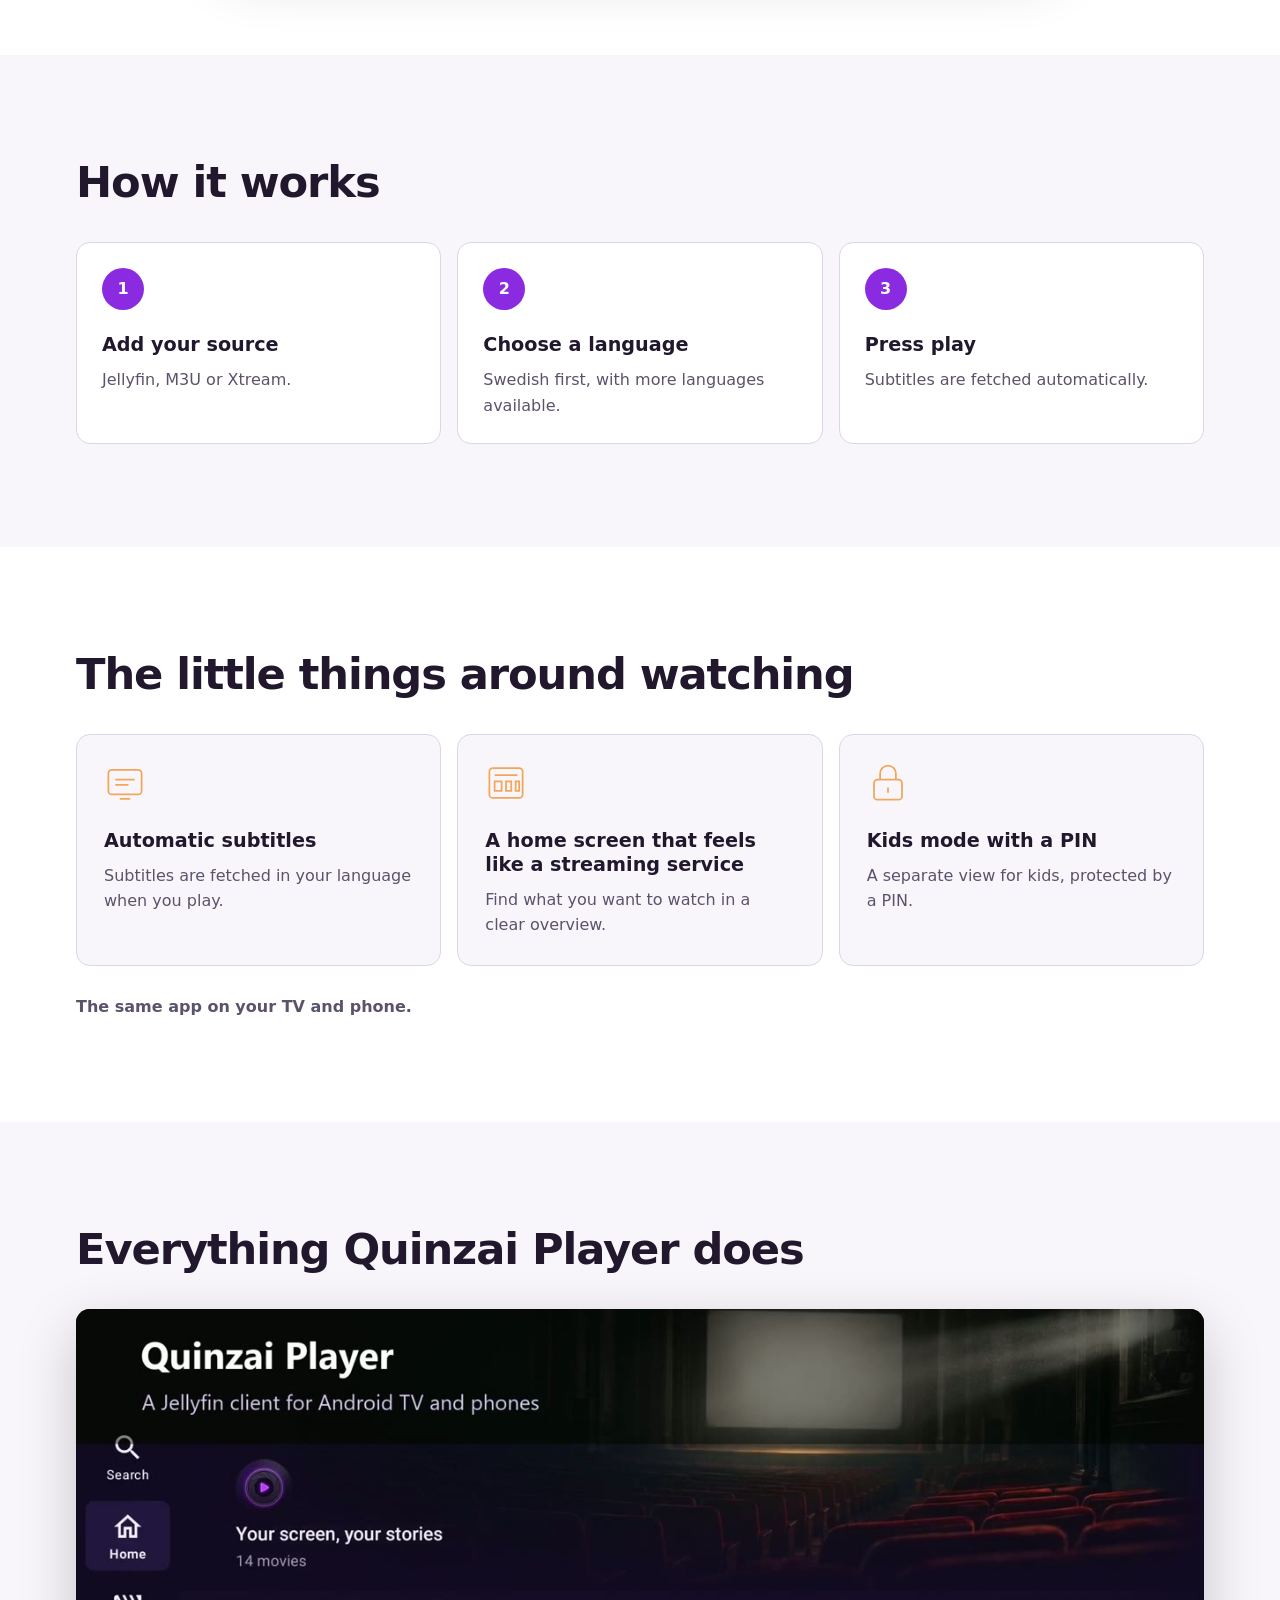
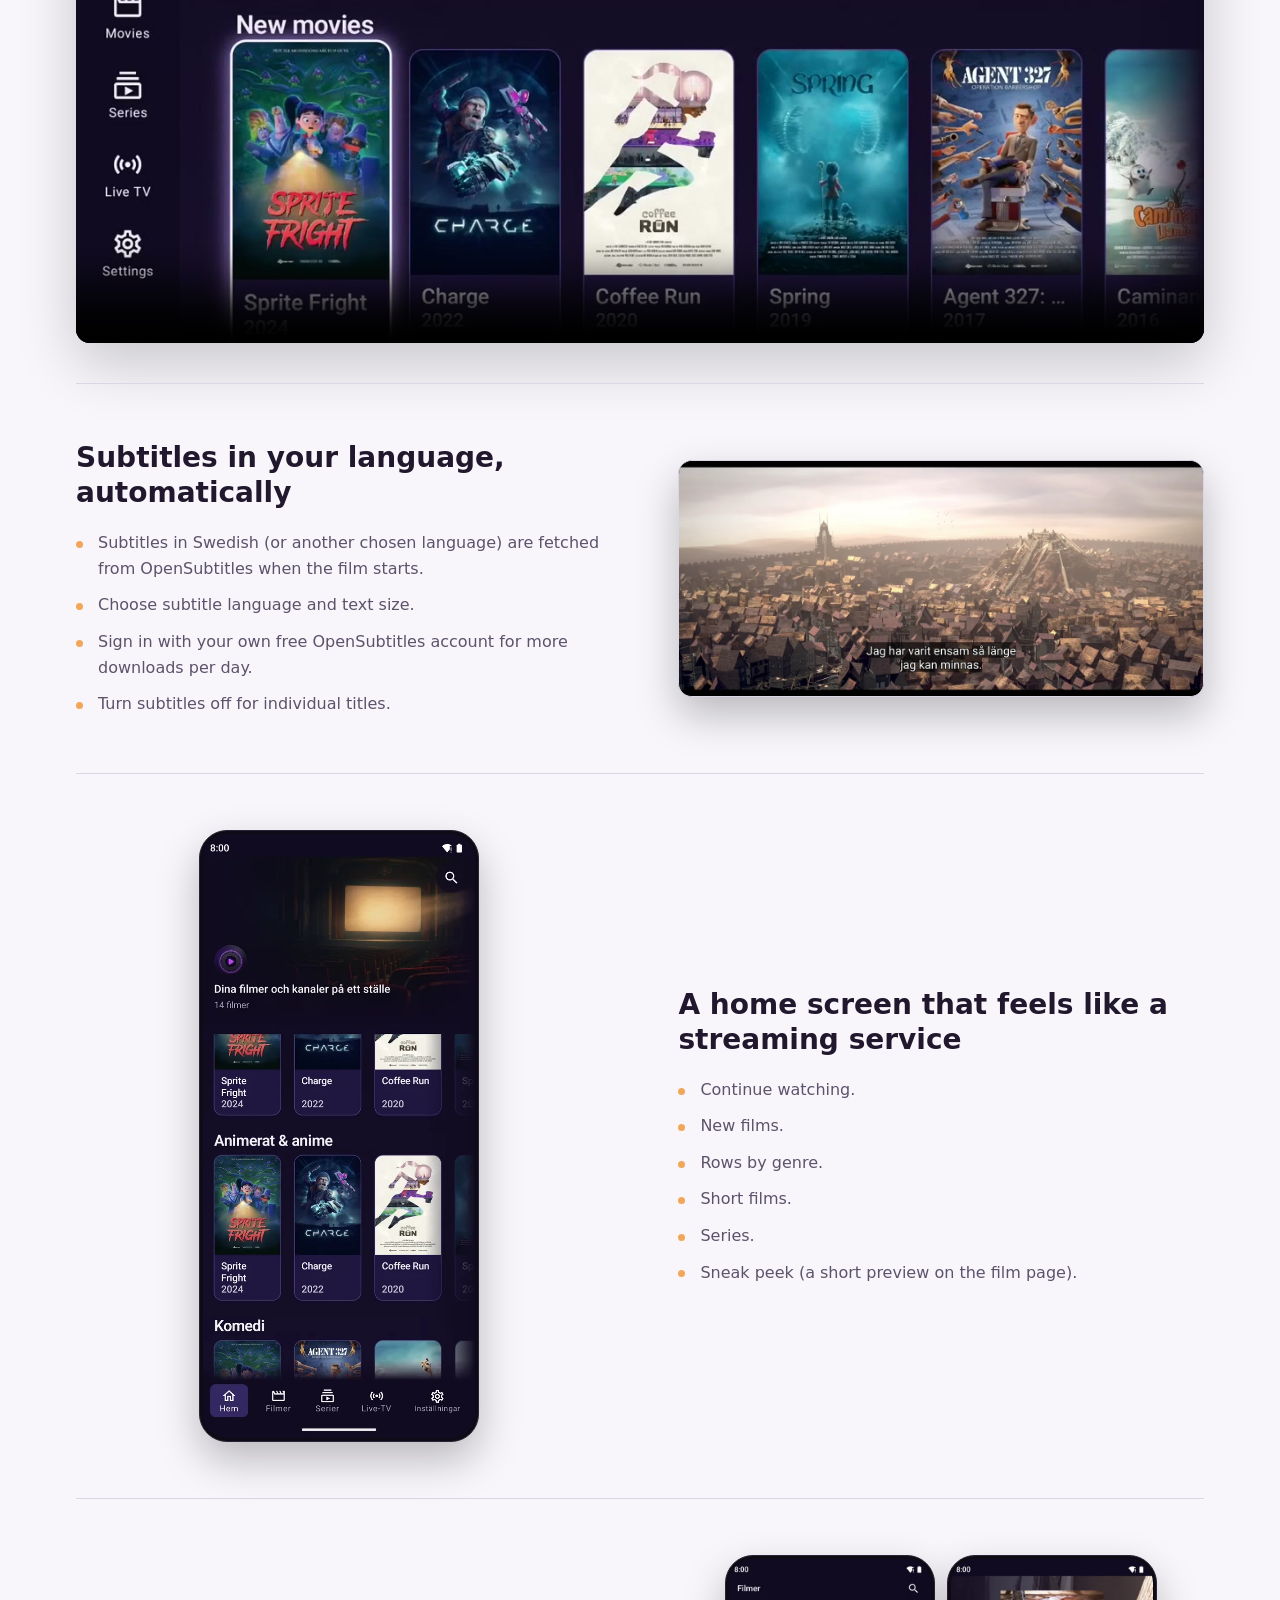
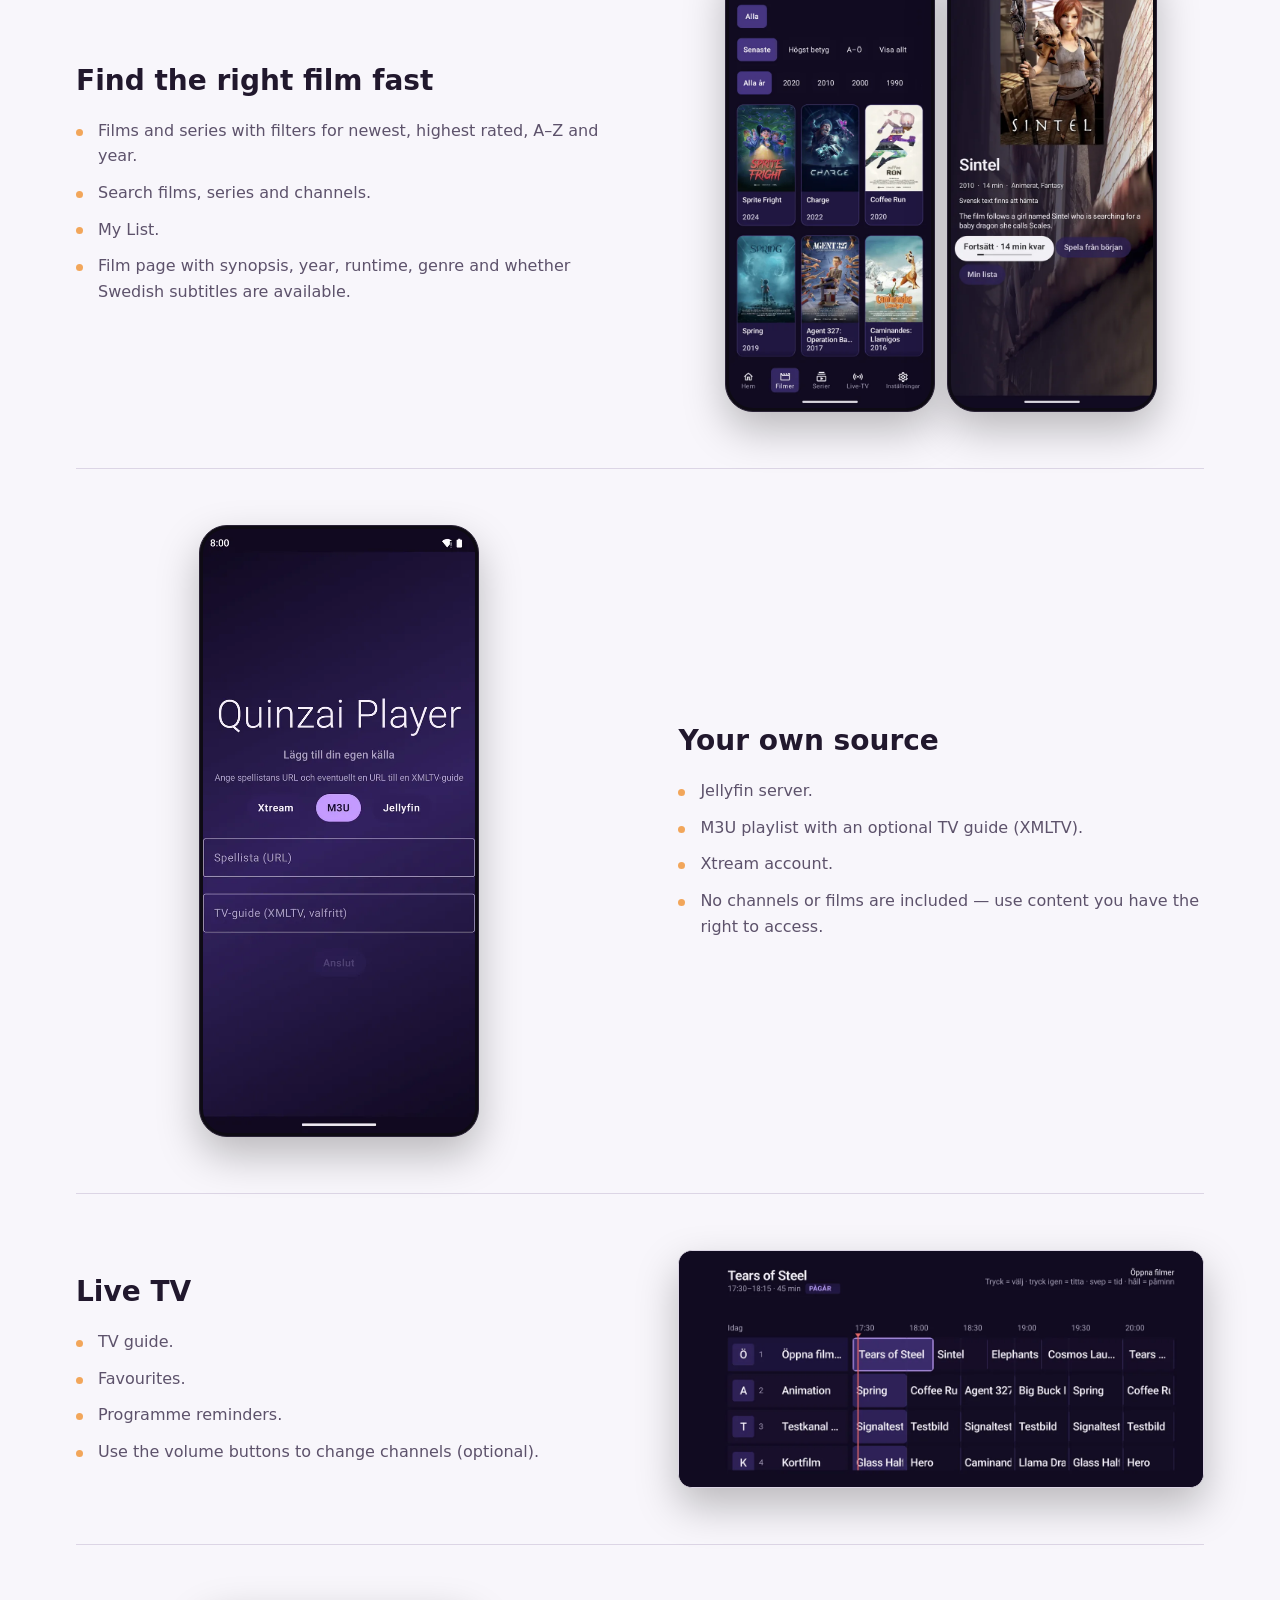
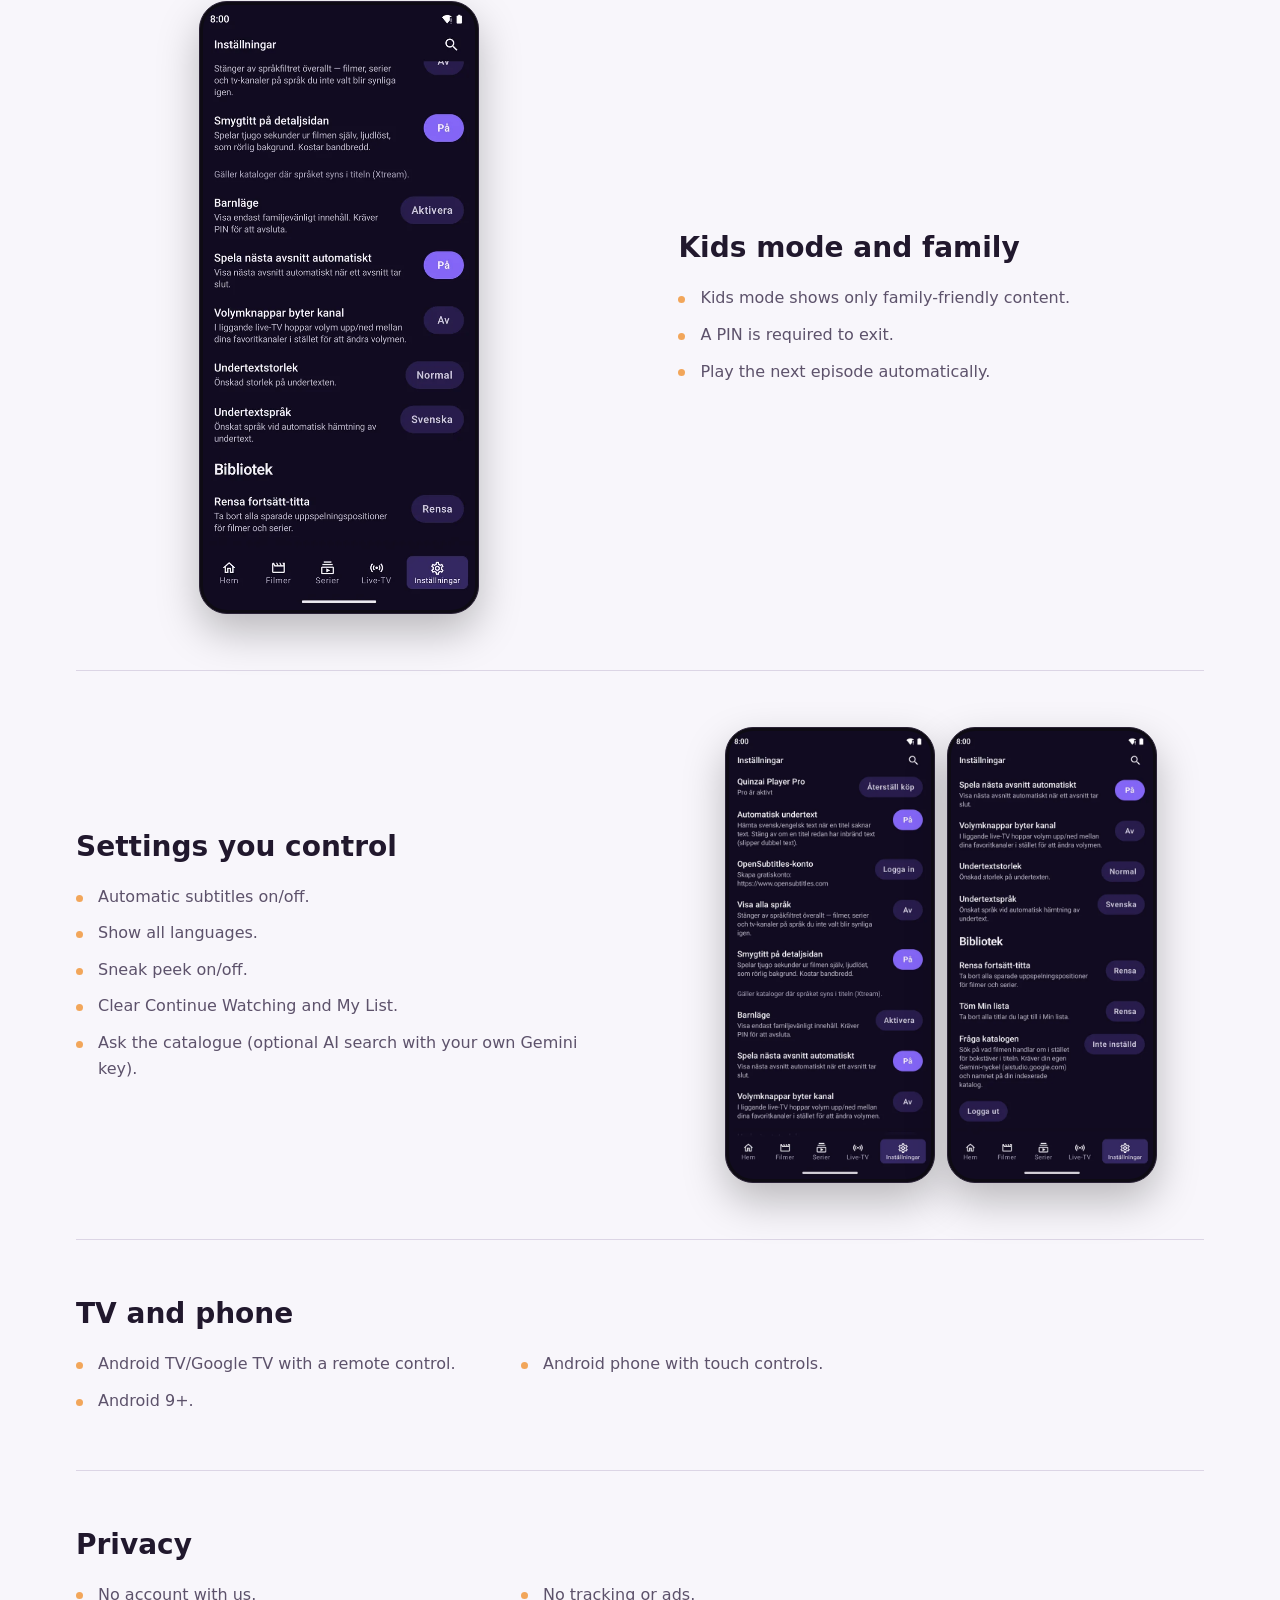
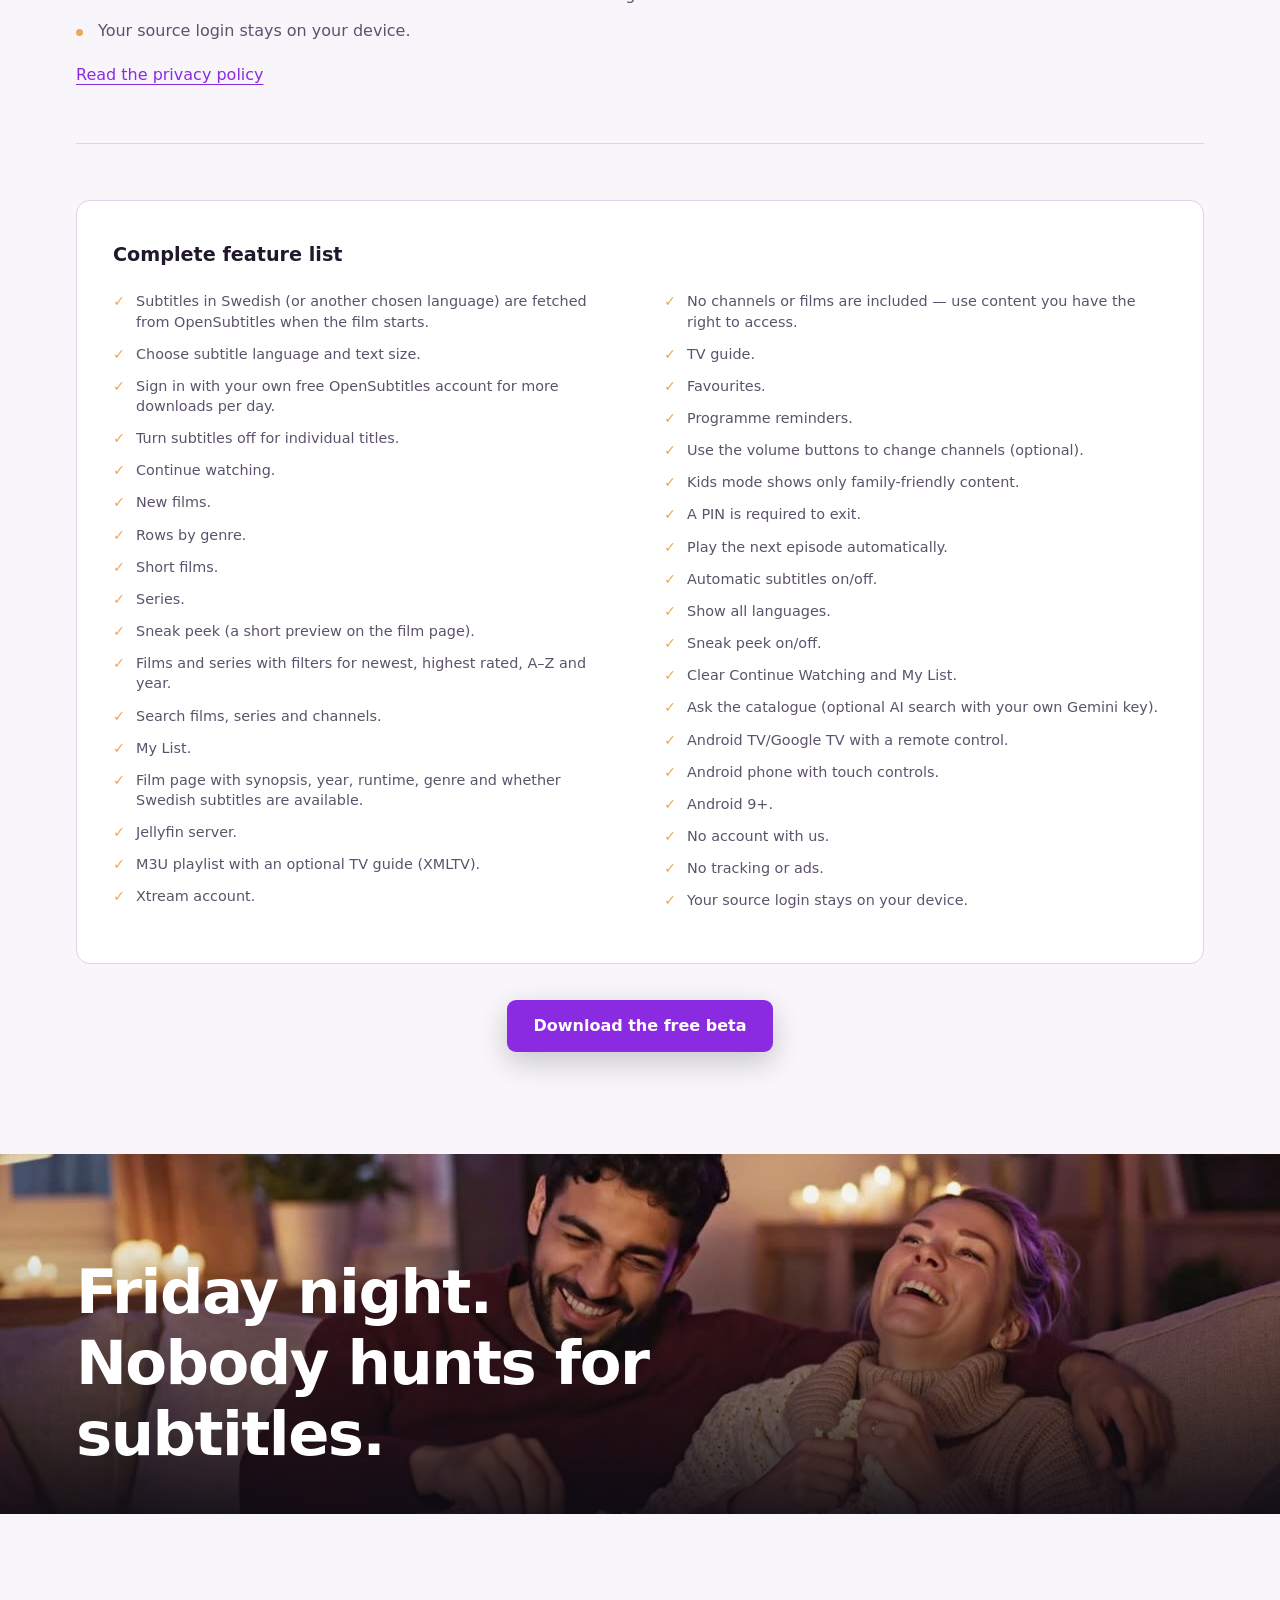
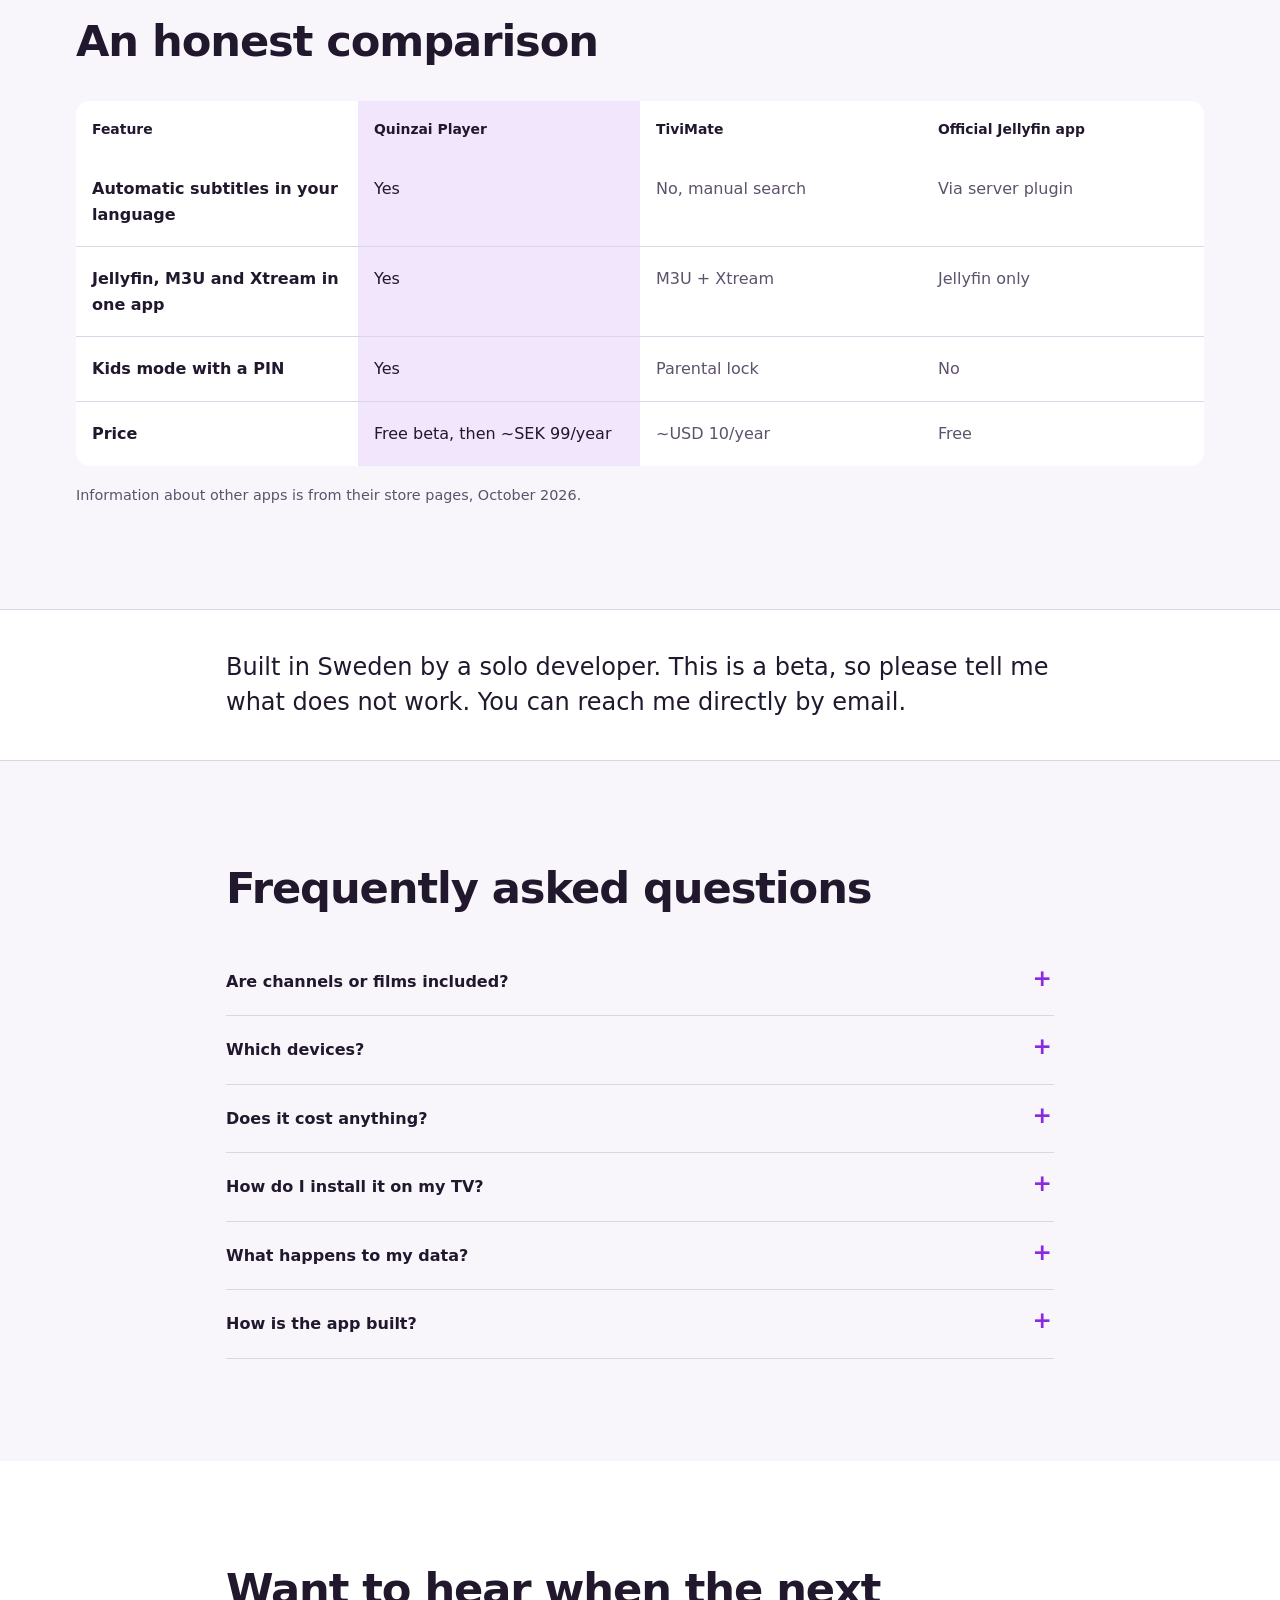
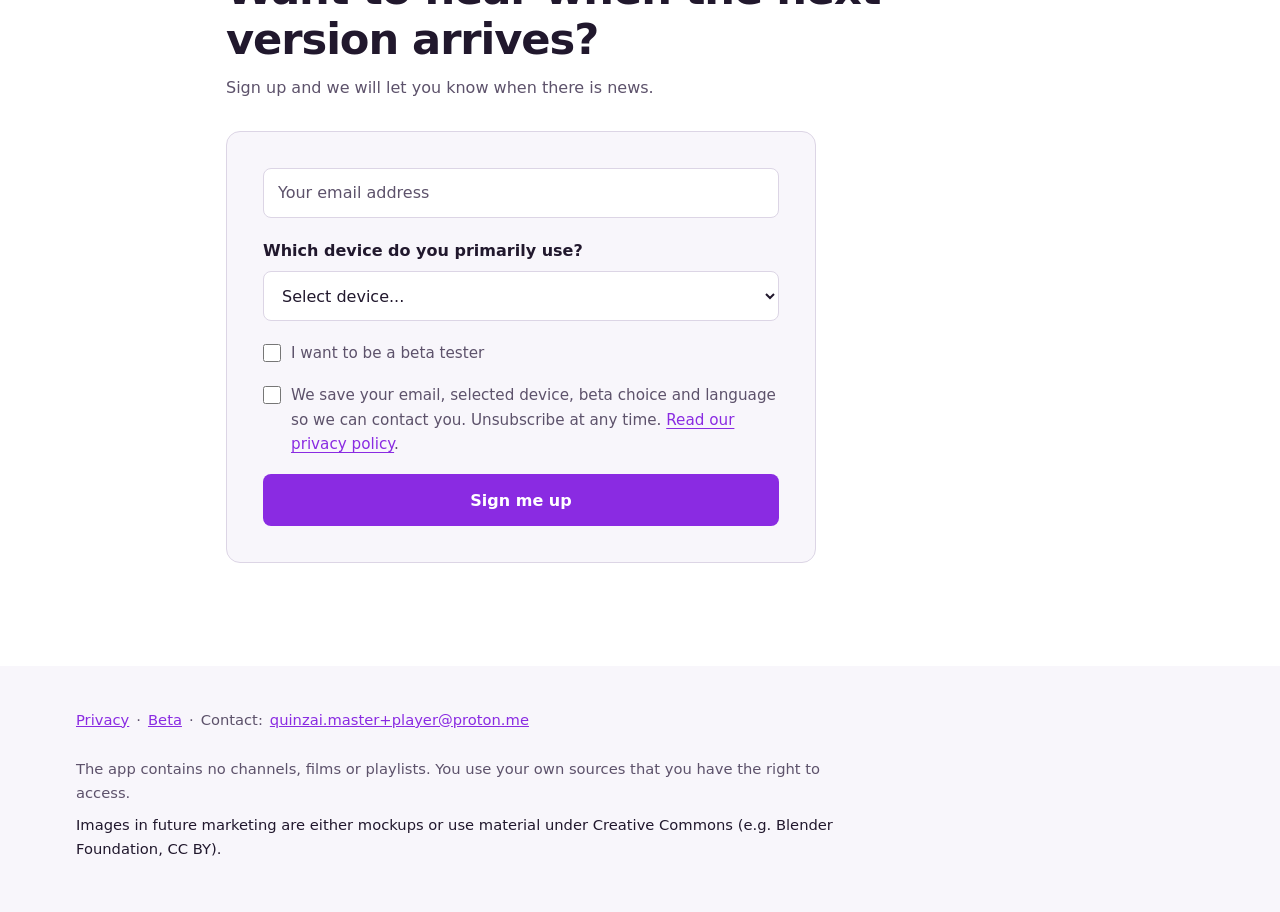
==== commit c5c6a624: "Engelsk funktionsvideo (Jellyfin-fokus, engelskt gränssnitt, auto-undertext) + engelsk affisch för e" ====
--- a/index.html
+++ b/index.html
@@ -656,14 +656,15 @@
             }
             // Funktionsvideon finns bara på svenska än — engelska besökare ska inte få svenskt tal (John 5/10:
             // "allt måste vara på engelska där"). Fyll i 'en' när funktioner-en.mp4 finns.
-            const FUNKTIONER = { sv: 'film/funktioner-sv.mp4', en: null };
+            const FUNKTIONER = { sv: 'film/funktioner-sv.mp4', en: 'film/funktioner-en.mp4' };
+            const FUNKTIONER_AFFISCH = { sv: 'film/funktioner-poster.jpg', en: 'film/funktioner-en-poster.jpg' };
             const fRam = document.getElementById('funktioner-ram');
             const fVideo = document.getElementById('funktioner-video');
             const fSource = document.getElementById('funktioner-source');
             if (fRam && fVideo && fSource) {
                 fRam.classList.toggle('hidden', !FUNKTIONER[lang]);
                 if (FUNKTIONER[lang] && fSource.getAttribute('src') !== FUNKTIONER[lang]) {
-                    fVideo.pause(); fSource.setAttribute('src', FUNKTIONER[lang]); fVideo.load();
+                    fVideo.pause(); fVideo.poster = FUNKTIONER_AFFISCH[lang]; fSource.setAttribute('src', FUNKTIONER[lang]); fVideo.load();
                 }
             }
         }
